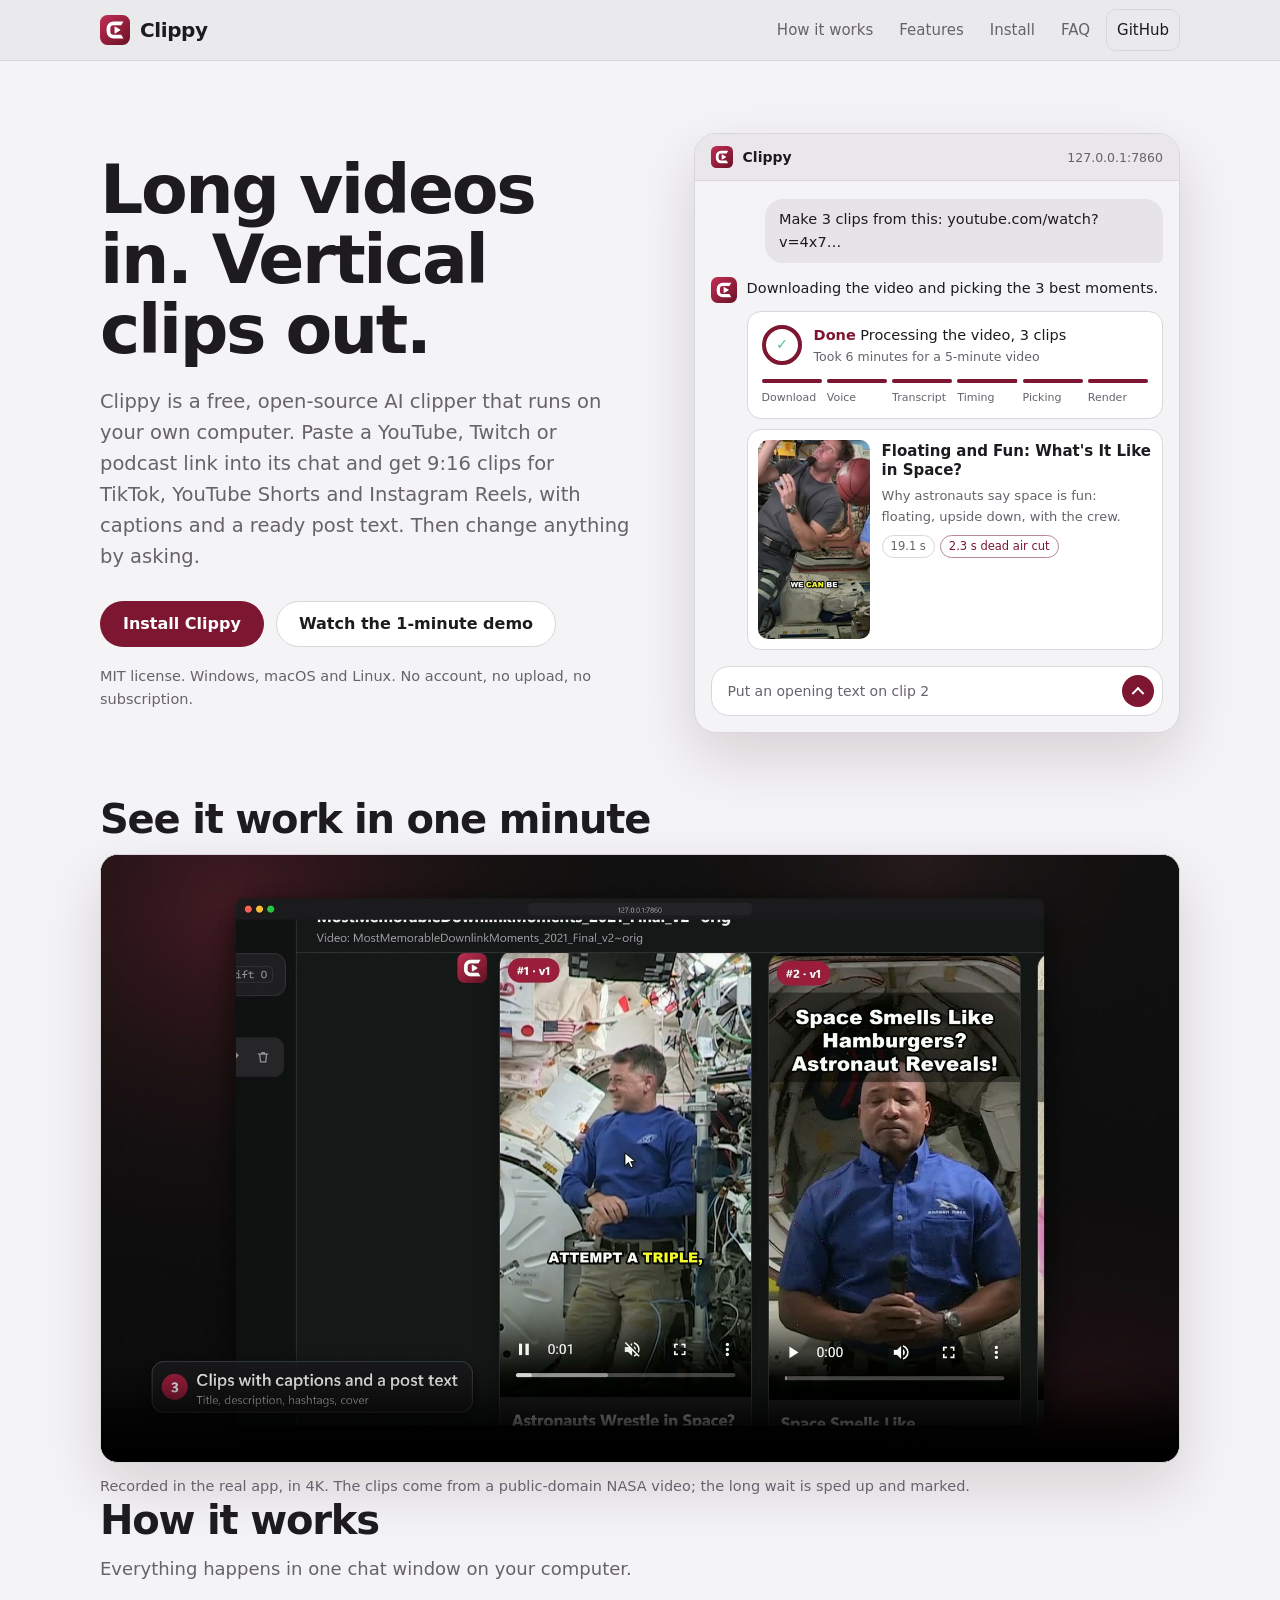
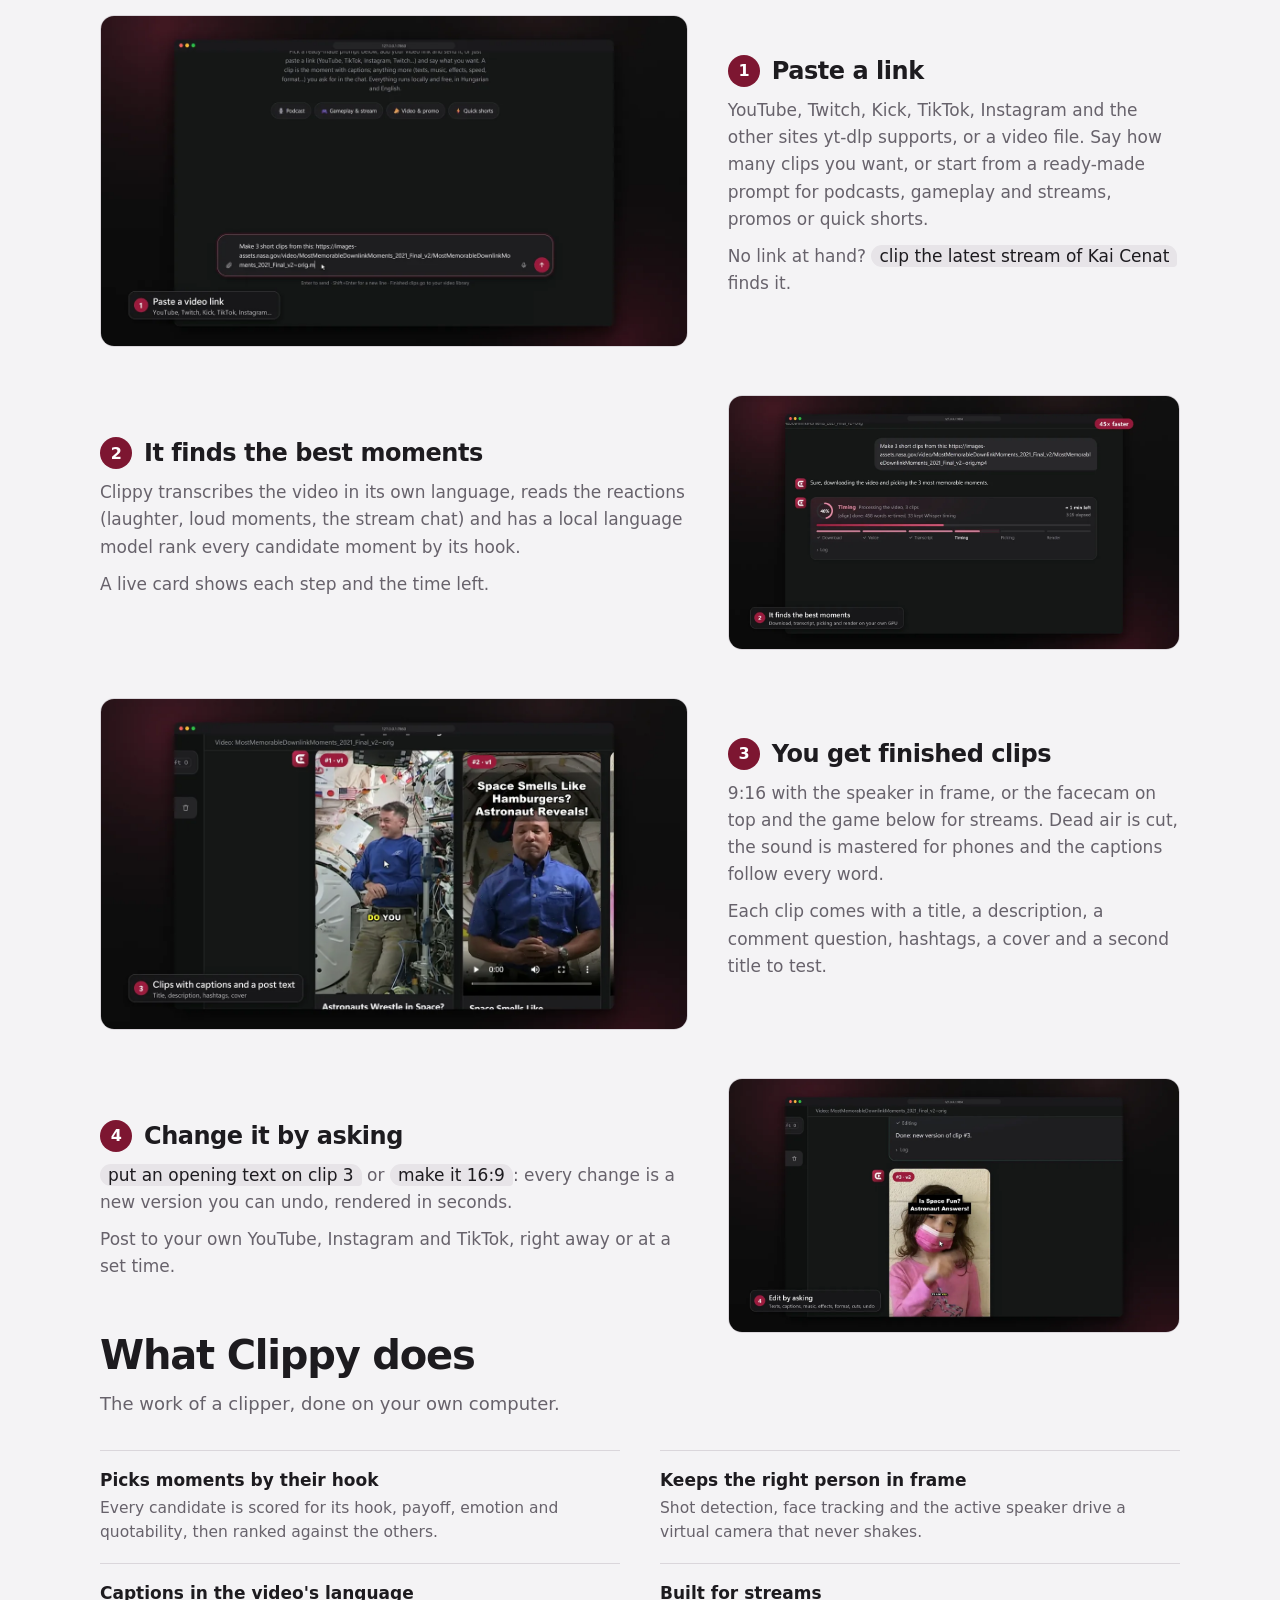
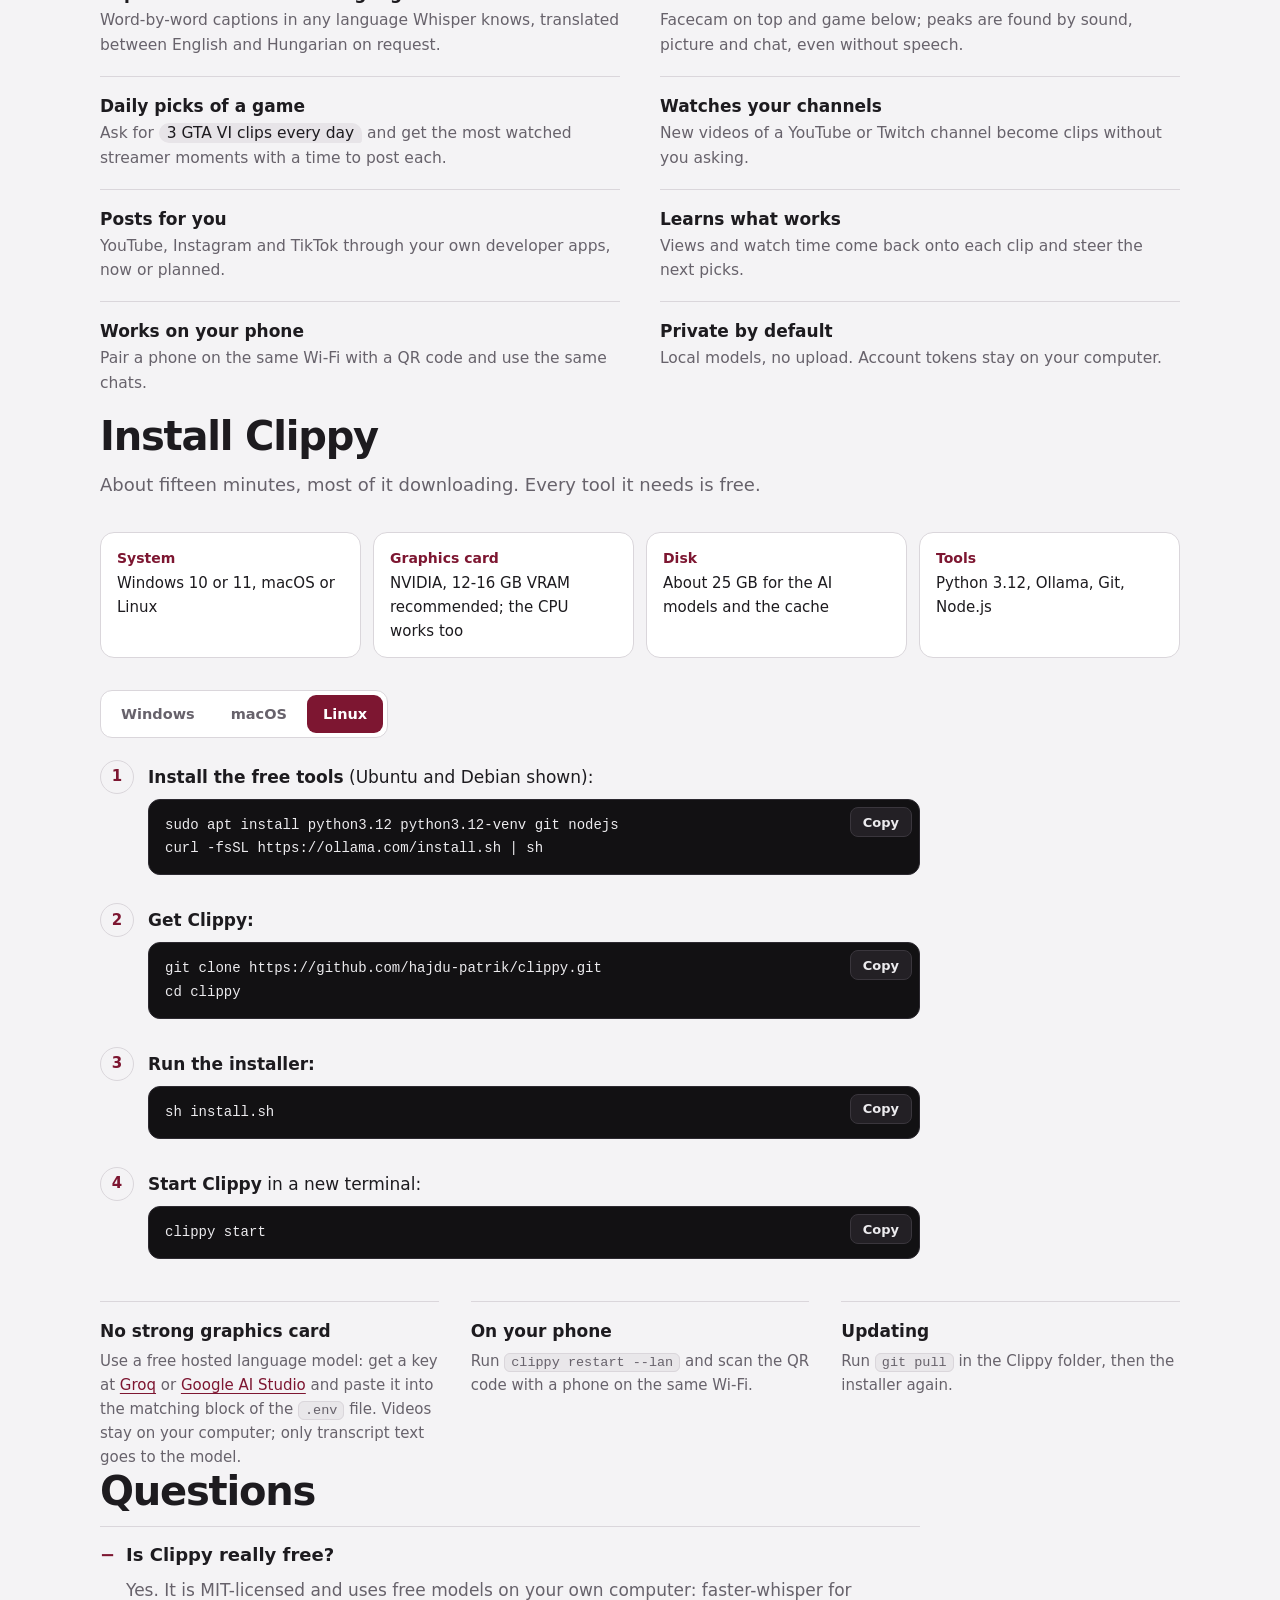
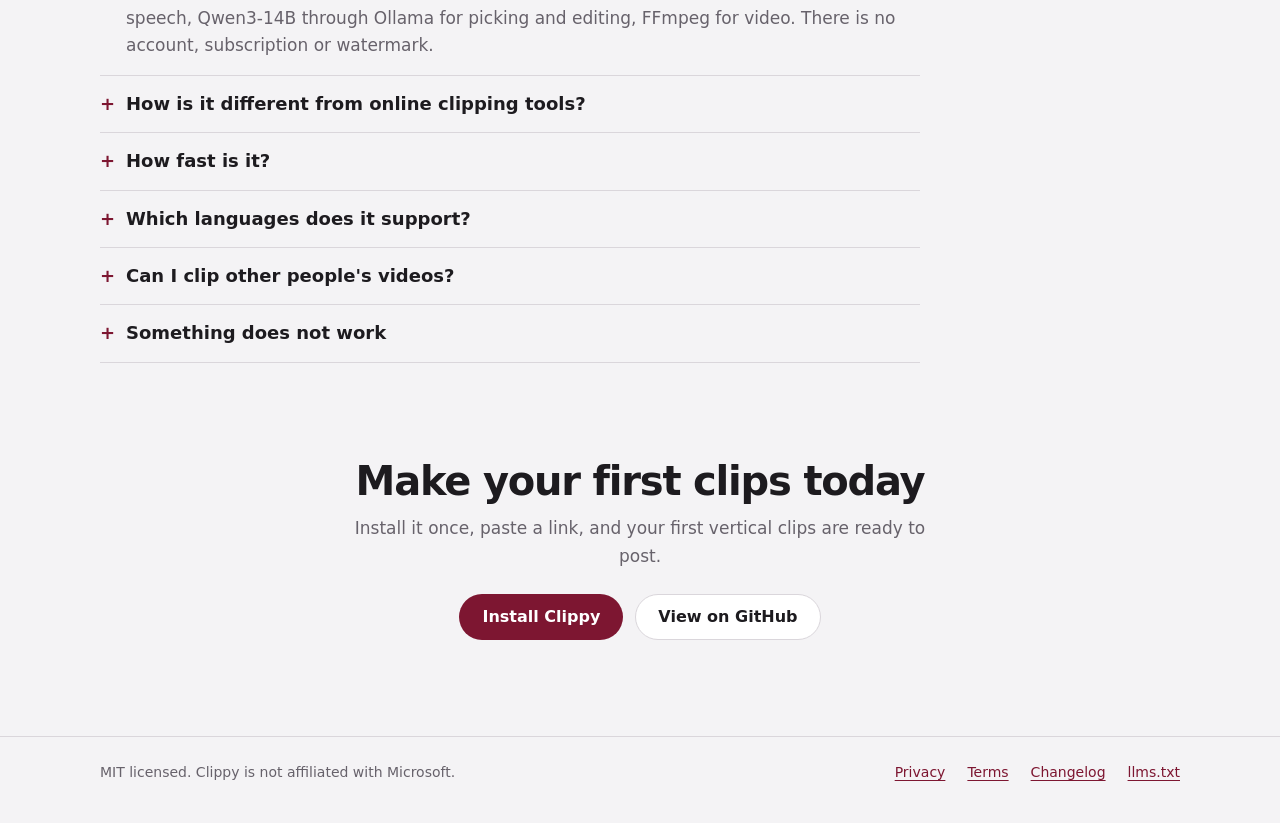
==== docs/index.html @ 368f79e5 "Project page in the app's own style: a live chat hero, English only, structured data and llms.txt fo" ====
<!doctype html>
<html lang="en">
<head>
  <meta charset="utf-8">
  <meta name="viewport" content="width=device-width, initial-scale=1">
  <title>Clippy: free, open-source AI clipper for TikTok, Shorts and Reels</title>
  <meta name="description" content="Clippy is a free, open-source AI clipper that runs on your own computer. Paste a YouTube, Twitch or podcast link into its chat and get vertical 9:16 clips with captions and a ready post text for TikTok, YouTube Shorts and Instagram Reels.">
  <meta name="robots" content="index, follow, max-image-preview:large, max-video-preview:-1">
  <link rel="canonical" href="https://hajdu-patrik.github.io/clippy/">
  <link rel="alternate" type="text/plain" title="llms.txt" href="https://hajdu-patrik.github.io/clippy/llms.txt">
  <meta name="theme-color" content="#18171a" media="(prefers-color-scheme: dark)">
  <meta name="theme-color" content="#f4f3f5" media="(prefers-color-scheme: light)">
  <meta name="color-scheme" content="dark light">
  <link rel="icon" href="assets/favicon.ico" sizes="16x16 32x32 48x48">
  <link rel="icon" type="image/svg+xml" href="assets/mark.svg">
  <link rel="apple-touch-icon" href="assets/apple-touch-icon.png">
  <link rel="preload" as="image" href="assets/clip-frame.webp" type="image/webp">

  <meta property="og:type" content="website">
  <meta property="og:site_name" content="Clippy">
  <meta property="og:title" content="Clippy: free, open-source AI clipper for TikTok, Shorts and Reels">
  <meta property="og:description" content="Long videos in, vertical clips out. Captions, post texts and a chat editor, free and on your own computer.">
  <meta property="og:url" content="https://hajdu-patrik.github.io/clippy/">
  <meta property="og:image" content="https://hajdu-patrik.github.io/clippy/assets/og.png">
  <meta property="og:image:width" content="1200">
  <meta property="og:image:height" content="630">
  <meta property="og:image:alt" content="Clippy logo and a vertical clip with an animated caption">
  <meta property="og:video" content="https://hajdu-patrik.github.io/clippy/assets/demo.mp4">
  <meta property="og:video:type" content="video/mp4">
  <meta property="og:locale" content="en_US">
  <meta name="twitter:card" content="summary_large_image">
  <meta name="twitter:title" content="Clippy: free, open-source AI clipper">
  <meta name="twitter:description" content="Long videos in, vertical clips out. Free and on your own computer.">
  <meta name="twitter:image" content="https://hajdu-patrik.github.io/clippy/assets/og.png">

  <script type="application/ld+json">
  {
    "@context": "https://schema.org",
    "@graph": [
      {
        "@type": "SoftwareApplication",
        "@id": "https://hajdu-patrik.github.io/clippy/#app",
        "name": "Clippy",
        "description": "Clippy is a free, open-source AI clipper that runs on your own computer. It turns long videos, podcasts and streams into vertical 9:16 clips for TikTok, YouTube Shorts and Instagram Reels, with word-by-word captions, a speaker-tracking camera and a ready post text, and edits them on request in a chat.",
        "applicationCategory": "MultimediaApplication",
        "applicationSubCategory": "Video editing",
        "operatingSystem": "Windows 10, Windows 11, macOS, Linux",
        "license": "https://opensource.org/licenses/MIT",
        "isAccessibleForFree": true,
        "offers": {"@type": "Offer", "price": "0", "priceCurrency": "USD"},
        "inLanguage": "en",
        "url": "https://hajdu-patrik.github.io/clippy/",
        "downloadUrl": "https://github.com/hajdu-patrik/clippy",
        "installUrl": "https://hajdu-patrik.github.io/clippy/#install",
        "codeRepository": "https://github.com/hajdu-patrik/clippy",
        "softwareRequirements": "Python 3.12, Ollama, FFmpeg (bundled); NVIDIA GPU with 12-16 GB VRAM recommended",
        "image": "https://hajdu-patrik.github.io/clippy/assets/og.png",
        "screenshot": "https://hajdu-patrik.github.io/clippy/assets/step-clips.webp",
        "video": {"@id": "https://hajdu-patrik.github.io/clippy/#demo"},
        "featureList": [
          "Picks the moments with the strongest hooks with a local language model (Qwen3-14B through Ollama)",
          "Vertical 9:16 framing with face tracking and an active-speaker camera; facecam on top and game below for streams",
          "Word-by-word captions in the video's own language, any language Whisper knows",
          "Cuts dead air and filler words on word boundaries and masters the sound for phones",
          "Writes a title, description, comment question, hashtags, covers and an A/B title for every clip",
          "Edits clips from chat requests: opening text, music, logo, effects, formats, cuts, undo",
          "Posts to your own YouTube, Instagram and TikTok accounts, also at a set time",
          "Watches channels and picks the most watched streamer moments of a game every day",
          "Runs locally: no upload, no account, no subscription, no watermark"
        ]
      },
      {
        "@type": "VideoObject",
        "@id": "https://hajdu-patrik.github.io/clippy/#demo",
        "name": "Clippy in one minute",
        "description": "A video link goes into the Clippy chat, Clippy makes three captioned vertical clips, then edits one on request.",
        "contentUrl": "https://hajdu-patrik.github.io/clippy/assets/demo.mp4",
        "thumbnailUrl": "https://hajdu-patrik.github.io/clippy/assets/demo-poster.jpg",
        "uploadDate": "2026-11-16",
        "duration": "PT1M1S"
      },
      {
        "@type": "HowTo",
        "@id": "https://hajdu-patrik.github.io/clippy/#install",
        "name": "Install Clippy on Windows",
        "totalTime": "PT15M",
        "tool": [{"@type": "HowToTool", "name": "Python 3.12"}, {"@type": "HowToTool", "name": "Ollama"},
                 {"@type": "HowToTool", "name": "Git"}, {"@type": "HowToTool", "name": "Node.js"}],
        "step": [
          {"@type": "HowToStep", "name": "Install the free tools", "text": "Run winget install Python.Python.3.12, Ollama.Ollama, Git.Git and OpenJS.NodeJS.LTS, then open a new terminal."},
          {"@type": "HowToStep", "name": "Get Clippy", "text": "git clone https://github.com/hajdu-patrik/clippy.git and cd clippy."},
          {"@type": "HowToStep", "name": "Run the installer", "text": "powershell -ExecutionPolicy Bypass -File install.ps1"},
          {"@type": "HowToStep", "name": "Start Clippy", "text": "In a new terminal run clippy start; the app opens at http://127.0.0.1:7860."}
        ]
      },
      {
        "@type": "FAQPage",
        "@id": "https://hajdu-patrik.github.io/clippy/#faq",
        "mainEntity": [
          {"@type": "Question", "name": "What is Clippy?",
           "acceptedAnswer": {"@type": "Answer", "text": "Clippy is a free, open-source AI clipper that runs on your own computer. You paste a video link into its chat and it returns vertical 9:16 clips for TikTok, YouTube Shorts and Instagram Reels with captions and a ready post text."}},
          {"@type": "Question", "name": "Is Clippy free?",
           "acceptedAnswer": {"@type": "Answer", "text": "Yes. Clippy is MIT-licensed and uses free models on your own computer: faster-whisper for speech, Qwen3-14B through Ollama for picking and editing, and FFmpeg for video. There is no subscription, account or watermark."}},
          {"@type": "Question", "name": "How is Clippy different from online clipping tools?",
           "acceptedAnswer": {"@type": "Answer", "text": "Clippy runs on your own computer, so videos are never uploaded and there are no credits or monthly limits. It is open source, and every change to a clip is asked for in a chat and can be undone."}},
          {"@type": "Question", "name": "What computer do I need for Clippy?",
           "acceptedAnswer": {"@type": "Answer", "text": "Windows 10 or 11, macOS or Linux with about 25 GB of free disk space. An NVIDIA graphics card with 12-16 GB of VRAM is recommended; without one Clippy runs on the CPU more slowly or uses a free hosted language model such as Groq or Gemini."}},
          {"@type": "Question", "name": "Which languages does Clippy support?",
           "acceptedAnswer": {"@type": "Answer", "text": "Every video is transcribed and captioned in its own language, in any language Whisper knows. The app is in English, and captions can be translated between English and Hungarian."}},
          {"@type": "Question", "name": "Can Clippy post the clips for me?",
           "acceptedAnswer": {"@type": "Answer", "text": "Yes. After a one-time setup with your own developer apps, Clippy posts a clip with its text to your YouTube, Instagram and TikTok accounts, right away or at a set time."}}
        ]
      }
    ]
  }
  </script>
  <style>
    :root {
      --wine-900: #3d0a17; --wine-700: #7d1631; --wine-600: #9e1d3e; --wine-500: #bf2c52; --wine-300: #eb8da6;
      --bg: #18171a; --bg-elev: #211f23; --side: #121113; --text: #ecebee; --muted: #9d99a2; --border: #322f35;
      --user: #2b282e; --card: #1f1d21; --code: #121113; --ok: #4fc58f;
      --accent: var(--wine-600); --accent-hover: var(--wine-500); --accent-text: var(--wine-300);
      --accent-soft: color-mix(in srgb, var(--wine-500) 16%, transparent);
      --shadow: 0 24px 60px rgba(0, 0, 0, .45); --radius: 16px;
      --ease: cubic-bezier(.2, .8, .2, 1);
      --font: "Segoe UI Variable Text", "Segoe UI", system-ui, -apple-system, Roboto, sans-serif;
      --display: "Segoe UI Variable Display", "Segoe UI", system-ui, -apple-system, Roboto, sans-serif;
      --mono: "Cascadia Mono", Consolas, ui-monospace, SFMono-Regular, Menlo, monospace;
    }
    @media (prefers-color-scheme: light) {
      :root {
        --bg: #f4f3f5; --bg-elev: #ffffff; --side: #e9e7ea; --text: #1d1b1f; --muted: #67626b; --border: #dad6db;
        --user: #e7e4e8; --card: #ffffff; --accent: var(--wine-700); --accent-hover: var(--wine-600);
        --accent-text: var(--wine-700); --accent-soft: color-mix(in srgb, var(--wine-600) 10%, transparent);
        --shadow: 0 24px 60px rgba(40, 10, 20, .14);
      }
    }
    *, *::before, *::after { box-sizing: border-box; }
    html { scroll-behavior: smooth; scroll-padding-top: 80px; -webkit-text-size-adjust: 100%; }
    body { margin: 0; background: var(--bg); color: var(--text); font: 17px/1.6 var(--font); -webkit-font-smoothing: antialiased; }
    img, video { display: block; max-width: 100%; height: auto; }
    a { color: var(--accent-text); text-underline-offset: 3px; }
    :focus-visible { outline: 2px solid var(--accent-text); outline-offset: 3px; border-radius: 6px; }
    code { font: .9em var(--mono); background: var(--side); border: 1px solid var(--border); border-radius: 6px; padding: 1px 6px; }
    .skip { position: absolute; left: 16px; top: -48px; background: var(--accent); color: #fff; padding: 10px 16px;
      border-radius: 10px; z-index: 20; text-decoration: none; }
    .skip:focus { top: 12px; }
    .wrap { width: min(1120px, 100%); margin: 0 auto; padding: 0 20px; }

    .bar { position: sticky; top: 0; z-index: 10; background: color-mix(in srgb, var(--side) 88%, transparent);
      backdrop-filter: blur(12px); border-bottom: 1px solid var(--border); }
    .bar .wrap { display: flex; align-items: center; gap: 16px; min-height: 60px; }
    .brand { display: flex; align-items: center; gap: 10px; color: var(--text); text-decoration: none;
      font: 700 20px/1 var(--display); letter-spacing: -.02em; }
    .brand img { width: 30px; height: 30px; }
    .bar nav { margin-left: auto; display: flex; align-items: center; gap: 6px; font-size: 15px; }
    .bar nav a { color: var(--muted); text-decoration: none; padding: 8px 10px; border-radius: 10px; }
    .bar nav a:hover { color: var(--text); background: var(--bg-elev); }
    .bar nav .gh { color: var(--text); border: 1px solid var(--border); }

    .btn { display: inline-flex; align-items: center; justify-content: center; min-height: 46px; padding: 0 22px;
      border-radius: 999px; font: 650 16px/1 var(--font); text-decoration: none; border: 1px solid transparent;
      transition: background .2s var(--ease); }
    .btn.primary { background: var(--accent); color: #fff; }
    .btn.primary:hover { background: var(--accent-hover); }
    .btn.ghost { color: var(--text); border-color: var(--border); background: var(--bg-elev); }
    .btn.ghost:hover { border-color: var(--accent-text); }

    .hero { display: grid; grid-template-columns: 1.05fr .95fr; gap: 56px; align-items: center; padding: 72px 20px 64px; }
    h1 { font: 700 clamp(40px, 6vw, 68px)/1.03 var(--display); letter-spacing: -.035em; margin: 0 0 20px; text-wrap: balance; }
    .lead { font-size: clamp(17px, 1.9vw, 19.5px); color: var(--muted); margin: 0 0 28px; max-width: 34em; text-wrap: pretty; }
    .ctas { display: flex; flex-wrap: wrap; gap: 12px; }
    .fine { color: var(--muted); font-size: 14.5px; margin: 18px 0 0; }

    .window { background: var(--bg); border: 1px solid var(--border); border-radius: 22px; box-shadow: var(--shadow);
      overflow: hidden; }
    .window-top { display: flex; align-items: center; gap: 10px; padding: 12px 16px; border-bottom: 1px solid var(--border);
      background: var(--side); font: 650 14px/1.2 var(--display); }
    .window-top img { width: 22px; height: 22px; }
    .window-top span { color: var(--muted); font: 400 12.5px/1.2 var(--font); margin-left: auto; }
    .thread { padding: 18px 16px 8px; display: grid; gap: 14px; font-size: 14.5px; }
    .bubble { justify-self: end; background: var(--user); border-radius: 18px 18px 6px 18px; padding: 9px 14px;
      max-width: 88%; overflow-wrap: anywhere; }
    .said { display: flex; gap: 10px; align-items: flex-start; }
    .said > img { width: 26px; height: 26px; flex: 0 0 26px; }
    .said > div { min-width: 0; flex: 1; display: grid; gap: 10px; }
    .said p { margin: 0; }
    .prog { border: 1px solid var(--border); background: var(--bg-elev); border-radius: 14px; padding: 12px 14px; }
    .prog-head { display: flex; align-items: center; gap: 12px; }
    .ring { position: relative; width: 40px; height: 40px; flex: 0 0 40px; }
    .ring svg { width: 40px; height: 40px; transform: rotate(-90deg); }
    .ring circle { fill: none; stroke-width: 4; }
    .ring .track { stroke: var(--border); }
    .ring .fill { stroke: var(--accent-text); stroke-linecap: round; stroke-dasharray: 113.1; stroke-dashoffset: 0;
      animation: ring 2.6s var(--ease) .3s both; }
    .ring .tick { position: absolute; inset: 0; display: grid; place-items: center; color: var(--ok); font-weight: 700;
      animation: show .3s ease 2.9s both; }
    .prog-title { min-width: 0; }
    .prog-title b { color: var(--accent-text); font-weight: 650; }
    .prog-title small { display: block; color: var(--muted); font-size: 12.5px; }
    .segs { display: grid; grid-template-columns: repeat(6, 1fr); gap: 5px; margin-top: 12px; }
    .segs i { height: 4px; border-radius: 4px; background: var(--border); position: relative; overflow: hidden; }
    .segs i::after { content: ""; position: absolute; inset: 0; background: var(--accent-text); transform-origin: left;
      animation: fillx .42s var(--ease) both; }
    .segs i:nth-child(1)::after { animation-delay: .3s; } .segs i:nth-child(2)::after { animation-delay: .72s; }
    .segs i:nth-child(3)::after { animation-delay: 1.14s; } .segs i:nth-child(4)::after { animation-delay: 1.56s; }
    .segs i:nth-child(5)::after { animation-delay: 1.98s; } .segs i:nth-child(6)::after { animation-delay: 2.4s; }
    .segnames { display: grid; grid-template-columns: repeat(6, 1fr); gap: 5px; margin-top: 6px; color: var(--muted);
      font-size: 11px; }
    .segnames span { overflow: hidden; text-overflow: ellipsis; white-space: nowrap; }
    .clip { display: grid; grid-template-columns: 112px 1fr; gap: 12px; border: 1px solid var(--border); background: var(--card);
      border-radius: 14px; padding: 10px; animation: rise .5s var(--ease) 3s both; }
    .clip img { width: 112px; aspect-ratio: 9 / 16; object-fit: cover; border-radius: 10px; }
    .clip h3 { font: 700 15px/1.25 var(--display); margin: 2px 0 6px; }
    .clip p { color: var(--muted); font-size: 13px; margin: 0 0 8px; }
    .facts { display: flex; flex-wrap: wrap; gap: 5px; }
    .facts span { border: 1px solid var(--border); border-radius: 999px; padding: 1px 8px; font-size: 11.5px; color: var(--muted); }
    .facts .hot { color: var(--accent-text); border-color: color-mix(in srgb, var(--accent-text) 40%, var(--border)); }
    .composer { margin: 8px 16px 16px; display: flex; align-items: center; gap: 10px; border: 1px solid var(--border);
      border-radius: 18px; background: var(--bg-elev); padding: 8px 8px 8px 16px; color: var(--muted); font-size: 14px; }
    .composer span { flex: 1; min-width: 0; overflow: hidden; text-overflow: ellipsis; white-space: nowrap; }
    .composer i { width: 32px; height: 32px; border-radius: 50%; background: var(--accent); flex: 0 0 32px; position: relative; }
    .composer i::before { content: ""; position: absolute; left: 50%; top: 50%; width: 9px; height: 9px;
      border-left: 2px solid #fff; border-top: 2px solid #fff; transform: translate(-50%, -25%) rotate(45deg); }
    @keyframes ring { from { stroke-dashoffset: 113.1; } }
    @keyframes fillx { from { transform: scaleX(0); } }
    @keyframes show { from { opacity: 0; } }
    @keyframes rise { from { opacity: 0; transform: translateY(10px); } }

    section { padding: 72px 0 0; }
    h2 { font: 700 clamp(28px, 4vw, 40px)/1.12 var(--display); letter-spacing: -.03em; margin: 0 0 12px; text-wrap: balance; }
    .intro { color: var(--muted); font-size: 18px; max-width: 40em; margin: 0 0 32px; }
    .demo video { width: 100%; border-radius: 18px; border: 1px solid var(--border); background: #000; box-shadow: var(--shadow); }
    .demo p { color: var(--muted); font-size: 14.5px; margin: 12px 0 0; }

    .steps { list-style: none; counter-reset: step; margin: 0; padding: 0; display: grid; gap: 48px; }
    .steps li { counter-increment: step; display: grid; grid-template-columns: 1.3fr 1fr; gap: 40px; align-items: center; }
    .steps li:nth-child(even) img { order: 2; }
    .steps img { width: 100%; border-radius: 14px; border: 1px solid var(--border); }
    .steps h3 { font: 700 24px/1.2 var(--display); letter-spacing: -.02em; margin: 0 0 10px; }
    .steps h3::before { content: counter(step); display: inline-grid; place-items: center; width: 32px; height: 32px;
      margin-right: 12px; border-radius: 50%; background: var(--accent); color: #fff; font-size: 16px; vertical-align: 3px; }
    .steps p { color: var(--muted); margin: 0 0 10px; }
    .ask { color: var(--text); background: var(--user); border-radius: 12px 12px 4px 12px; padding: 1px 8px; white-space: nowrap; }

    .rows { display: grid; grid-template-columns: 1fr 1fr; gap: 0 40px; margin: 0; }
    .rows div { padding: 18px 0; border-top: 1px solid var(--border); }
    .rows dt { font: 650 17px/1.3 var(--display); margin: 0 0 4px; }
    .rows dd { margin: 0; color: var(--muted); font-size: 15.5px; }

    .needs { display: grid; grid-template-columns: repeat(4, 1fr); gap: 12px; margin: 0 0 32px; }
    .needs div { border: 1px solid var(--border); background: var(--bg-elev); border-radius: 14px; padding: 14px 16px; }
    .needs dt { color: var(--accent-text); font-size: 14px; font-weight: 650; margin-bottom: 2px; }
    .needs dd { margin: 0; font-size: 15px; }
    .tabs { display: inline-flex; gap: 4px; padding: 4px; border: 1px solid var(--border); border-radius: 12px;
      background: var(--bg-elev); margin: 0 0 22px; }
    .tabs button { border: 0; background: transparent; color: var(--muted); font: 650 14.5px/1 var(--font);
      min-height: 38px; padding: 0 16px; border-radius: 9px; cursor: pointer; }
    .tabs button[aria-selected="true"] { background: var(--accent); color: #fff; }
    .os ol { list-style: none; counter-reset: s; margin: 0; padding: 0; display: grid; gap: 22px; max-width: 820px; }
    .os li { counter-increment: s; display: grid; grid-template-columns: 34px minmax(0, 1fr); gap: 14px; }
    .os li > div { min-width: 0; }
    .os li::before { content: counter(s); display: grid; place-items: center; width: 34px; height: 34px; border-radius: 50%;
      border: 1px solid var(--border); color: var(--accent-text); font: 700 15px/1 var(--display); }
    .os p { margin: 4px 0 8px; }
    .os small { color: var(--muted); font-size: 14px; }
    .cmd { position: relative; margin: 0 0 6px; }
    .cmd pre { margin: 0; background: var(--code); color: #ecebee; border: 1px solid #2c2930; border-radius: 12px;
      padding: 14px 84px 14px 16px; overflow-x: auto; font: 14px/1.65 var(--mono); }
    .cmd pre code { background: none; border: 0; padding: 0; font: inherit; color: inherit; }
    .cmd button { position: absolute; top: 8px; right: 8px; min-height: 30px; border: 1px solid #3a363d; background: #232025;
      color: #ecebee; border-radius: 8px; padding: 0 12px; font: 600 13px/1 var(--font); cursor: pointer; }
    .cmd button.done { background: var(--wine-600); border-color: var(--wine-600); }
    .notes { display: grid; grid-template-columns: repeat(3, 1fr); gap: 0 32px; margin: 36px 0 0; max-width: 1080px; }
    .notes div { border-top: 1px solid var(--border); padding: 16px 0 0; }
    .notes dt { font-weight: 650; margin-bottom: 4px; }
    .notes dd { margin: 0; color: var(--muted); font-size: 15px; }

    details { border-top: 1px solid var(--border); padding: 16px 0; max-width: 820px; }
    details:last-of-type { border-bottom: 1px solid var(--border); }
    summary { cursor: pointer; font: 650 18px/1.35 var(--display); list-style: none; display: flex; gap: 12px; }
    summary::-webkit-details-marker { display: none; }
    summary::before { content: "+"; color: var(--accent-text); font-weight: 700; width: 14px; flex: 0 0 14px; }
    details[open] summary::before { content: "\2212"; }
    details p { color: var(--muted); margin: 10px 0 0 26px; }

    .end { text-align: center; padding: 96px 20px 24px; }
    .end p { color: var(--muted); margin: 0 auto 24px; max-width: 34em; }
    .end .ctas { justify-content: center; }
    footer { border-top: 1px solid var(--border); margin-top: 72px; padding: 24px 0 40px; color: var(--muted); font-size: 14px; }
    footer .wrap { display: flex; flex-wrap: wrap; gap: 10px 22px; align-items: center; }
    footer span { margin-right: auto; }

    @media (max-width: 960px) {
      .hero { grid-template-columns: 1fr; gap: 40px; padding-top: 48px; }
      .steps li { grid-template-columns: 1fr; gap: 18px; }
      .steps li:nth-child(even) img { order: 0; }
      .needs { grid-template-columns: 1fr 1fr; }
      .notes { grid-template-columns: 1fr; gap: 0; }
      .notes div { padding-bottom: 16px; }
    }
    @media (max-width: 640px) {
      .bar nav .wide { display: none; }
      .rows { grid-template-columns: 1fr; }
      .needs { grid-template-columns: 1fr; }
      section { padding-top: 56px; }
      .ctas .btn { flex: 1 1 auto; }
      .cmd pre { padding: 46px 14px 14px; }
    }
    @media (max-width: 380px) {
      body { font-size: 16px; }
      .wrap, .hero { padding-left: 14px; padding-right: 14px; }
      .clip { grid-template-columns: 84px 1fr; }
      .clip img { width: 84px; }
      .segnames { display: none; }
      .os li { grid-template-columns: minmax(0, 1fr); gap: 8px; }
    }
    @media (prefers-reduced-motion: reduce) {
      html { scroll-behavior: auto; }
      *, *::before, *::after { animation: none !important; transition: none !important; }
    }
  </style>
</head>
<body>
<a class="skip" href="#main">Skip to content</a>
<header class="bar">
  <div class="wrap">
    <a class="brand" href="#main"><img src="assets/mark.svg" alt="" width="30" height="30">Clippy</a>
    <nav aria-label="Main">
      <a class="wide" href="#how">How it works</a>
      <a class="wide" href="#features">Features</a>
      <a href="#install">Install</a>
      <a class="wide" href="#faq">FAQ</a>
      <a class="gh" href="https://github.com/hajdu-patrik/clippy">GitHub</a>
    </nav>
  </div>
</header>

<main id="main">
  <div class="wrap hero">
    <div>
      <h1>Long videos in. Vertical clips out.</h1>
      <p class="lead">Clippy is a free, open-source AI clipper that runs on your own computer. Paste a YouTube, Twitch
        or podcast link into its chat and get 9:16 clips for TikTok, YouTube Shorts and Instagram Reels, with captions
        and a ready post text. Then change anything by asking.</p>
      <div class="ctas">
        <a class="btn primary" href="#install">Install Clippy</a>
        <a class="btn ghost" href="#demo">Watch the 1-minute demo</a>
      </div>
      <p class="fine">MIT license. Windows, macOS and Linux. No account, no upload, no subscription.</p>
    </div>

    <div class="window" role="img" aria-label="The Clippy chat: a video link goes in, a progress card runs through each step, and a finished vertical clip with captions comes out">
      <div class="window-top" aria-hidden="true"><img src="assets/mark.svg" alt="" width="22" height="22">Clippy<span>127.0.0.1:7860</span></div>
      <div class="thread" aria-hidden="true">
        <div class="bubble">Make 3 clips from this: youtube.com/watch?v=4x7…</div>
        <div class="said"><img src="assets/mark.svg" alt="" width="26" height="26">
          <div>
            <p>Downloading the video and picking the 3 best moments.</p>
            <div class="prog">
              <div class="prog-head">
                <div class="ring"><svg viewBox="0 0 40 40"><circle class="track" cx="20" cy="20" r="18"/><circle class="fill" cx="20" cy="20" r="18"/></svg><span class="tick">✓</span></div>
                <div class="prog-title"><b>Done</b> Processing the video, 3 clips<small>Took 6 minutes for a 5-minute video</small></div>
              </div>
              <div class="segs"><i></i><i></i><i></i><i></i><i></i><i></i></div>
              <div class="segnames"><span>Download</span><span>Voice</span><span>Transcript</span><span>Timing</span><span>Picking</span><span>Render</span></div>
            </div>
            <div class="clip">
              <img src="assets/clip-frame.webp" alt="" width="360" height="640">
              <div>
                <h3>Floating and Fun: What's It Like in Space?</h3>
                <p>Why astronauts say space is fun: floating, upside down, with the crew.</p>
                <div class="facts"><span>19.1 s</span><span class="hot">2.3 s dead air cut</span></div>
              </div>
            </div>
          </div>
        </div>
      </div>
      <div class="composer" aria-hidden="true"><span>Put an opening text on clip 2</span><i></i></div>
    </div>
  </div>

  <section id="demo" class="wrap demo">
    <h2>See it work in one minute</h2>
    <video poster="assets/demo-poster.jpg" controls playsinline preload="metadata" width="3840" height="2160"
      aria-label="One-minute demo: a video link goes into the chat, Clippy makes three captioned vertical clips, then edits one on request">
      <source src="assets/demo.mp4" type="video/mp4">
    </video>
    <p>Recorded in the real app, in 4K. The clips come from a public-domain NASA video; the long wait is sped up and marked.</p>
  </section>

  <section id="how" class="wrap">
    <h2>How it works</h2>
    <p class="intro">Everything happens in one chat window on your computer.</p>
    <ol class="steps">
      <li><img src="assets/step-paste.webp" alt="The Clippy chat with a video link typed into the message box" width="1280" height="720" loading="lazy">
        <div><h3>Paste a link</h3>
          <p>YouTube, Twitch, Kick, TikTok, Instagram and the other sites yt-dlp supports, or a video file. Say how many
            clips you want, or start from a ready-made prompt for podcasts, gameplay and streams, promos or quick shorts.</p>
          <p>No link at hand? <span class="ask">clip the latest stream of Kai Cenat</span> finds it.</p></div></li>
      <li><img src="assets/step-progress.webp" alt="The live progress card stepping through download, voice, transcript, timing, picking and render" width="1280" height="720" loading="lazy">
        <div><h3>It finds the best moments</h3>
          <p>Clippy transcribes the video in its own language, reads the reactions (laughter, loud moments, the stream
            chat) and has a local language model rank every candidate moment by its hook.</p>
          <p>A live card shows each step and the time left.</p></div></li>
      <li><img src="assets/step-clips.webp" alt="Finished vertical clips with captions shown as cards in the chat" width="1280" height="720" loading="lazy">
        <div><h3>You get finished clips</h3>
          <p>9:16 with the speaker in frame, or the facecam on top and the game below for streams. Dead air is cut, the
            sound is mastered for phones and the captions follow every word.</p>
          <p>Each clip comes with a title, a description, a comment question, hashtags, a cover and a second title to test.</p></div></li>
      <li><img src="assets/step-edit.webp" alt="A new version of a clip with an opening text, made from a chat request" width="1280" height="720" loading="lazy">
        <div><h3>Change it by asking</h3>
          <p><span class="ask">put an opening text on clip 3</span> or <span class="ask">make it 16:9</span>: every
            change is a new version you can undo, rendered in seconds.</p>
          <p>Post to your own YouTube, Instagram and TikTok, right away or at a set time.</p></div></li>
    </ol>
  </section>

  <section id="features" class="wrap">
    <h2>What Clippy does</h2>
    <p class="intro">The work of a clipper, done on your own computer.</p>
    <dl class="rows">
      <div><dt>Picks moments by their hook</dt><dd>Every candidate is scored for its hook, payoff, emotion and quotability, then ranked against the others.</dd></div>
      <div><dt>Keeps the right person in frame</dt><dd>Shot detection, face tracking and the active speaker drive a virtual camera that never shakes.</dd></div>
      <div><dt>Captions in the video's language</dt><dd>Word-by-word captions in any language Whisper knows, translated between English and Hungarian on request.</dd></div>
      <div><dt>Built for streams</dt><dd>Facecam on top and game below; peaks are found by sound, picture and chat, even without speech.</dd></div>
      <div><dt>Daily picks of a game</dt><dd>Ask for <span class="ask">3 GTA VI clips every day</span> and get the most watched streamer moments with a time to post each.</dd></div>
      <div><dt>Watches your channels</dt><dd>New videos of a YouTube or Twitch channel become clips without you asking.</dd></div>
      <div><dt>Posts for you</dt><dd>YouTube, Instagram and TikTok through your own developer apps, now or planned.</dd></div>
      <div><dt>Learns what works</dt><dd>Views and watch time come back onto each clip and steer the next picks.</dd></div>
      <div><dt>Works on your phone</dt><dd>Pair a phone on the same Wi-Fi with a QR code and use the same chats.</dd></div>
      <div><dt>Private by default</dt><dd>Local models, no upload. Account tokens stay on your computer.</dd></div>
    </dl>
  </section>

  <section id="install" class="wrap">
    <h2>Install Clippy</h2>
    <p class="intro">About fifteen minutes, most of it downloading. Every tool it needs is free.</p>
    <dl class="needs">
      <div><dt>System</dt><dd>Windows 10 or 11, macOS or Linux</dd></div>
      <div><dt>Graphics card</dt><dd>NVIDIA, 12-16 GB VRAM recommended; the CPU works too</dd></div>
      <div><dt>Disk</dt><dd>About 25 GB for the AI models and the cache</dd></div>
      <div><dt>Tools</dt><dd>Python 3.12, Ollama, Git, Node.js</dd></div>
    </dl>

    <div class="tabs" role="tablist" aria-label="Operating system">
      <button type="button" role="tab" id="tab-win" aria-controls="os-win" aria-selected="true">Windows</button>
      <button type="button" role="tab" id="tab-mac" aria-controls="os-mac" aria-selected="false" tabindex="-1">macOS</button>
      <button type="button" role="tab" id="tab-linux" aria-controls="os-linux" aria-selected="false" tabindex="-1">Linux</button>
    </div>

    <div class="os" id="os-win" role="tabpanel" aria-labelledby="tab-win" tabindex="0">
      <ol>
        <li><div><p><b>Install the free tools</b> in PowerShell or Terminal:</p>
          <div class="cmd"><pre><code>winget install Python.Python.3.12
winget install Ollama.Ollama
winget install Git.Git
winget install OpenJS.NodeJS.LTS</code></pre></div>
          <small>Then close the terminal and open a new one.</small></div></li>
        <li><div><p><b>Get Clippy</b>, or <a href="https://github.com/hajdu-patrik/clippy/archive/refs/heads/main.zip">download the ZIP</a> and unpack it:</p>
          <div class="cmd"><pre><code>git clone https://github.com/hajdu-patrik/clippy.git
cd clippy</code></pre></div></div></li>
        <li><div><p><b>Run the installer.</b> It sets up Python, the GPU packages when an NVIDIA card is present, the AI model and the <code>clippy</code> command:</p>
          <div class="cmd"><pre><code>powershell -ExecutionPolicy Bypass -File install.ps1</code></pre></div>
          <small>The first run downloads the language model (about 12 GB). You can run it again any time.</small></div></li>
        <li><div><p><b>Start Clippy</b> in a new terminal. The app opens in your browser at http://127.0.0.1:7860.</p>
          <div class="cmd"><pre><code>clippy start</code></pre></div></div></li>
      </ol>
    </div>

    <div class="os" id="os-mac" role="tabpanel" aria-labelledby="tab-mac" tabindex="0" hidden>
      <ol>
        <li><div><p><b>Install the free tools</b> with <a href="https://brew.sh/">Homebrew</a>, then open the Ollama app once:</p>
          <div class="cmd"><pre><code>brew install python@3.12 git node
brew install --cask ollama</code></pre></div></div></li>
        <li><div><p><b>Get Clippy:</b></p>
          <div class="cmd"><pre><code>git clone https://github.com/hajdu-patrik/clippy.git
cd clippy</code></pre></div></div></li>
        <li><div><p><b>Run the installer:</b></p>
          <div class="cmd"><pre><code>sh install.sh</code></pre></div>
          <small>Macs encode video on the CPU, and a hosted language model is the faster choice there (see below).</small></div></li>
        <li><div><p><b>Start Clippy</b> in a new terminal:</p>
          <div class="cmd"><pre><code>clippy start</code></pre></div></div></li>
      </ol>
    </div>

    <div class="os" id="os-linux" role="tabpanel" aria-labelledby="tab-linux" tabindex="0" hidden>
      <ol>
        <li><div><p><b>Install the free tools</b> (Ubuntu and Debian shown):</p>
          <div class="cmd"><pre><code>sudo apt install python3.12 python3.12-venv git nodejs
curl -fsSL https://ollama.com/install.sh | sh</code></pre></div></div></li>
        <li><div><p><b>Get Clippy:</b></p>
          <div class="cmd"><pre><code>git clone https://github.com/hajdu-patrik/clippy.git
cd clippy</code></pre></div></div></li>
        <li><div><p><b>Run the installer:</b></p>
          <div class="cmd"><pre><code>sh install.sh</code></pre></div></div></li>
        <li><div><p><b>Start Clippy</b> in a new terminal:</p>
          <div class="cmd"><pre><code>clippy start</code></pre></div></div></li>
      </ol>
    </div>

    <dl class="notes">
      <div><dt>No strong graphics card</dt><dd>Use a free hosted language model: get a key at <a href="https://console.groq.com/keys">Groq</a> or <a href="https://aistudio.google.com/apikey">Google AI Studio</a> and paste it into the matching block of the <code>.env</code> file. Videos stay on your computer; only transcript text goes to the model.</dd></div>
      <div><dt>On your phone</dt><dd>Run <code>clippy restart --lan</code> and scan the QR code with a phone on the same Wi-Fi.</dd></div>
      <div><dt>Updating</dt><dd>Run <code>git pull</code> in the Clippy folder, then the installer again.</dd></div>
    </dl>
  </section>

  <section id="faq" class="wrap">
    <h2>Questions</h2>
    <details open><summary>Is Clippy really free?</summary><p>Yes. It is MIT-licensed and uses free models on your own computer: faster-whisper for speech, Qwen3-14B through Ollama for picking and editing, FFmpeg for video. There is no account, subscription or watermark.</p></details>
    <details><summary>How is it different from online clipping tools?</summary><p>Clippy runs on your computer, so videos are never uploaded and there are no credits or monthly limits. It is open source, and every change to a clip is asked for in plain words and can be undone.</p></details>
    <details><summary>How fast is it?</summary><p>On an NVIDIA card with 16 GB of memory a 7-minute video becomes three finished clips in about seven minutes. Changing an existing clip takes seconds.</p></details>
    <details><summary>Which languages does it support?</summary><p>Every video is transcribed and captioned in its own language, in any language Whisper knows, and its post text follows that language. The app itself is in English.</p></details>
    <details><summary>Can I clip other people's videos?</summary><p>Post and monetise only your own footage, footage you have permission for, or clips from an official clipping campaign. A platform's terms of service may restrict downloading.</p></details>
    <details><summary>Something does not work</summary><p>Run <code>clippy status</code> and <code>clippy logs</code>, then open an issue on <a href="https://github.com/hajdu-patrik/clippy/issues">GitHub</a> with what you see.</p></details>
  </section>

  <div class="end">
    <h2>Make your first clips today</h2>
    <p>Install it once, paste a link, and your first vertical clips are ready to post.</p>
    <div class="ctas"><a class="btn primary" href="#install">Install Clippy</a>
      <a class="btn ghost" href="https://github.com/hajdu-patrik/clippy">View on GitHub</a></div>
  </div>
</main>

<footer>
  <div class="wrap">
    <span>MIT licensed. Clippy is not affiliated with Microsoft.</span>
    <a href="privacy.html">Privacy</a><a href="terms.html">Terms</a>
    <a href="https://github.com/hajdu-patrik/clippy/blob/main/CHANGELOG.md">Changelog</a><a href="llms.txt">llms.txt</a>
  </div>
</footer>
<script src="assets/site.js" defer></script>
</body>
</html>
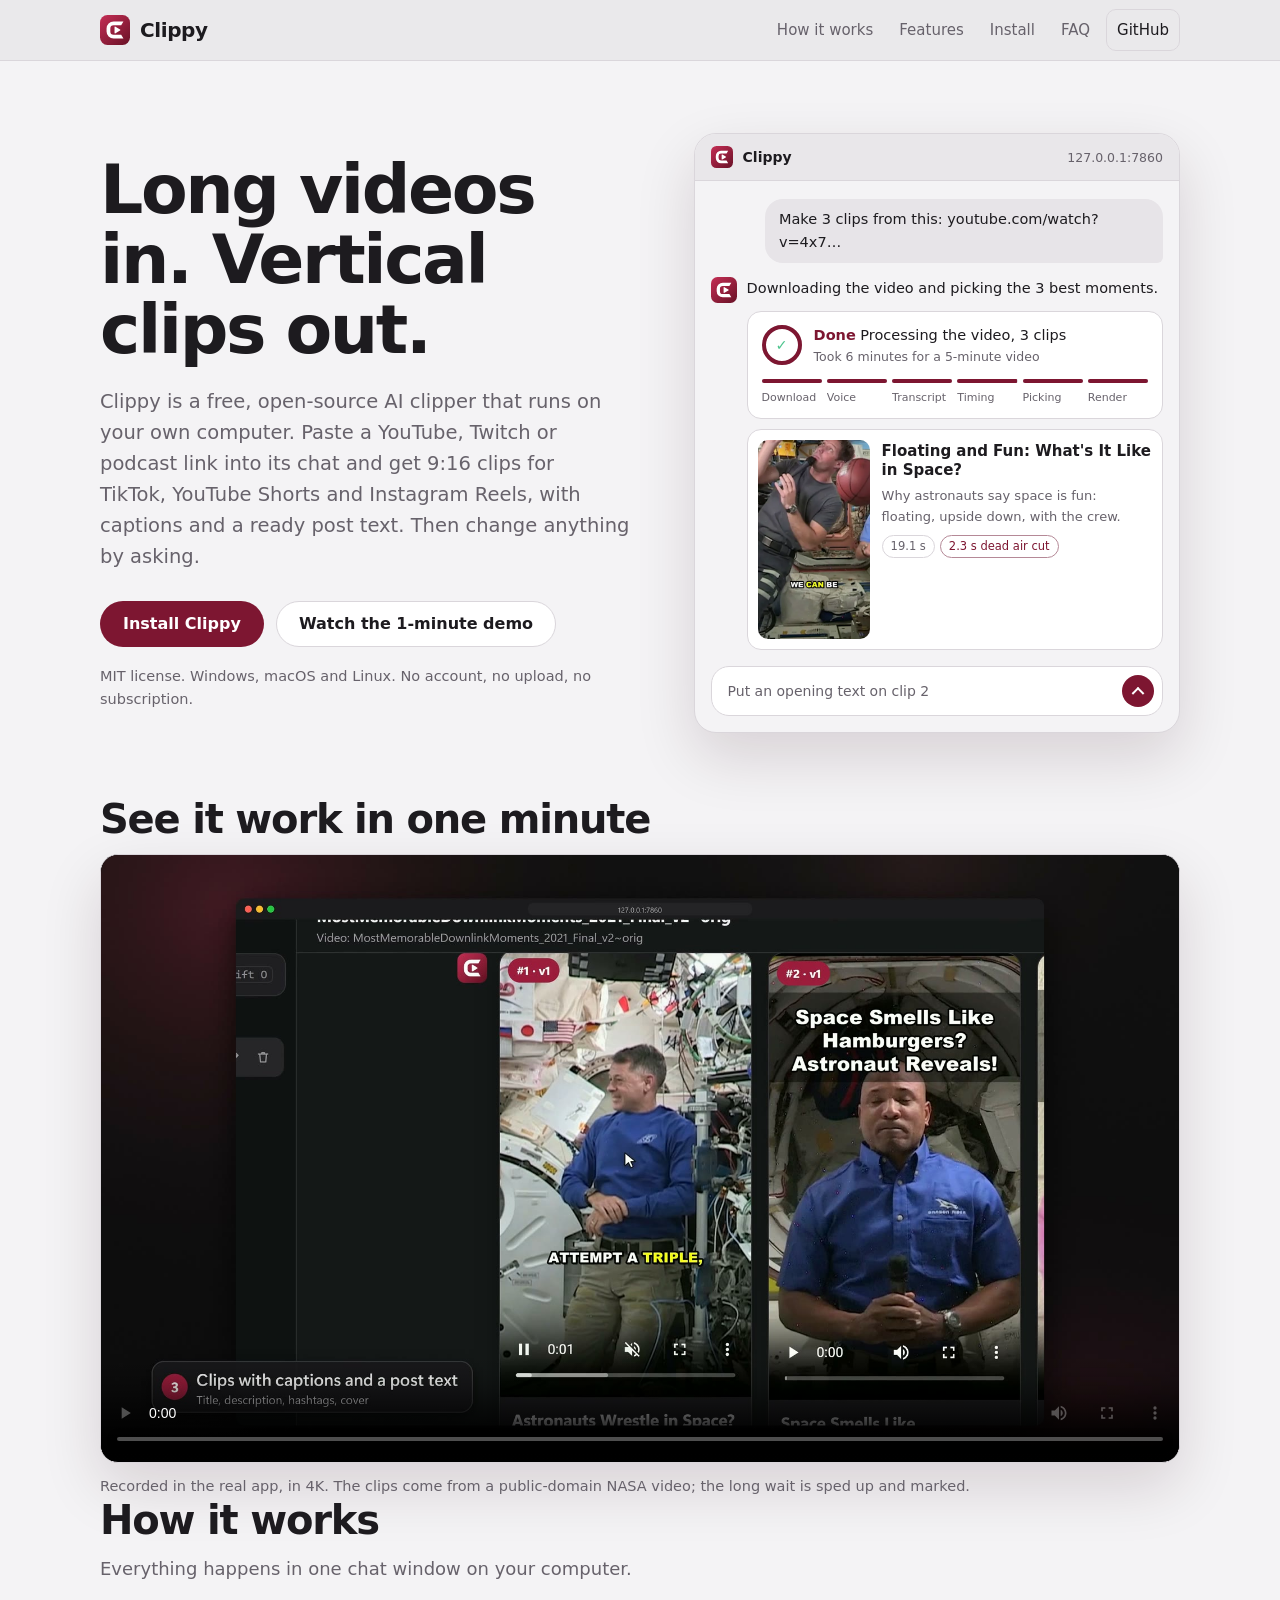
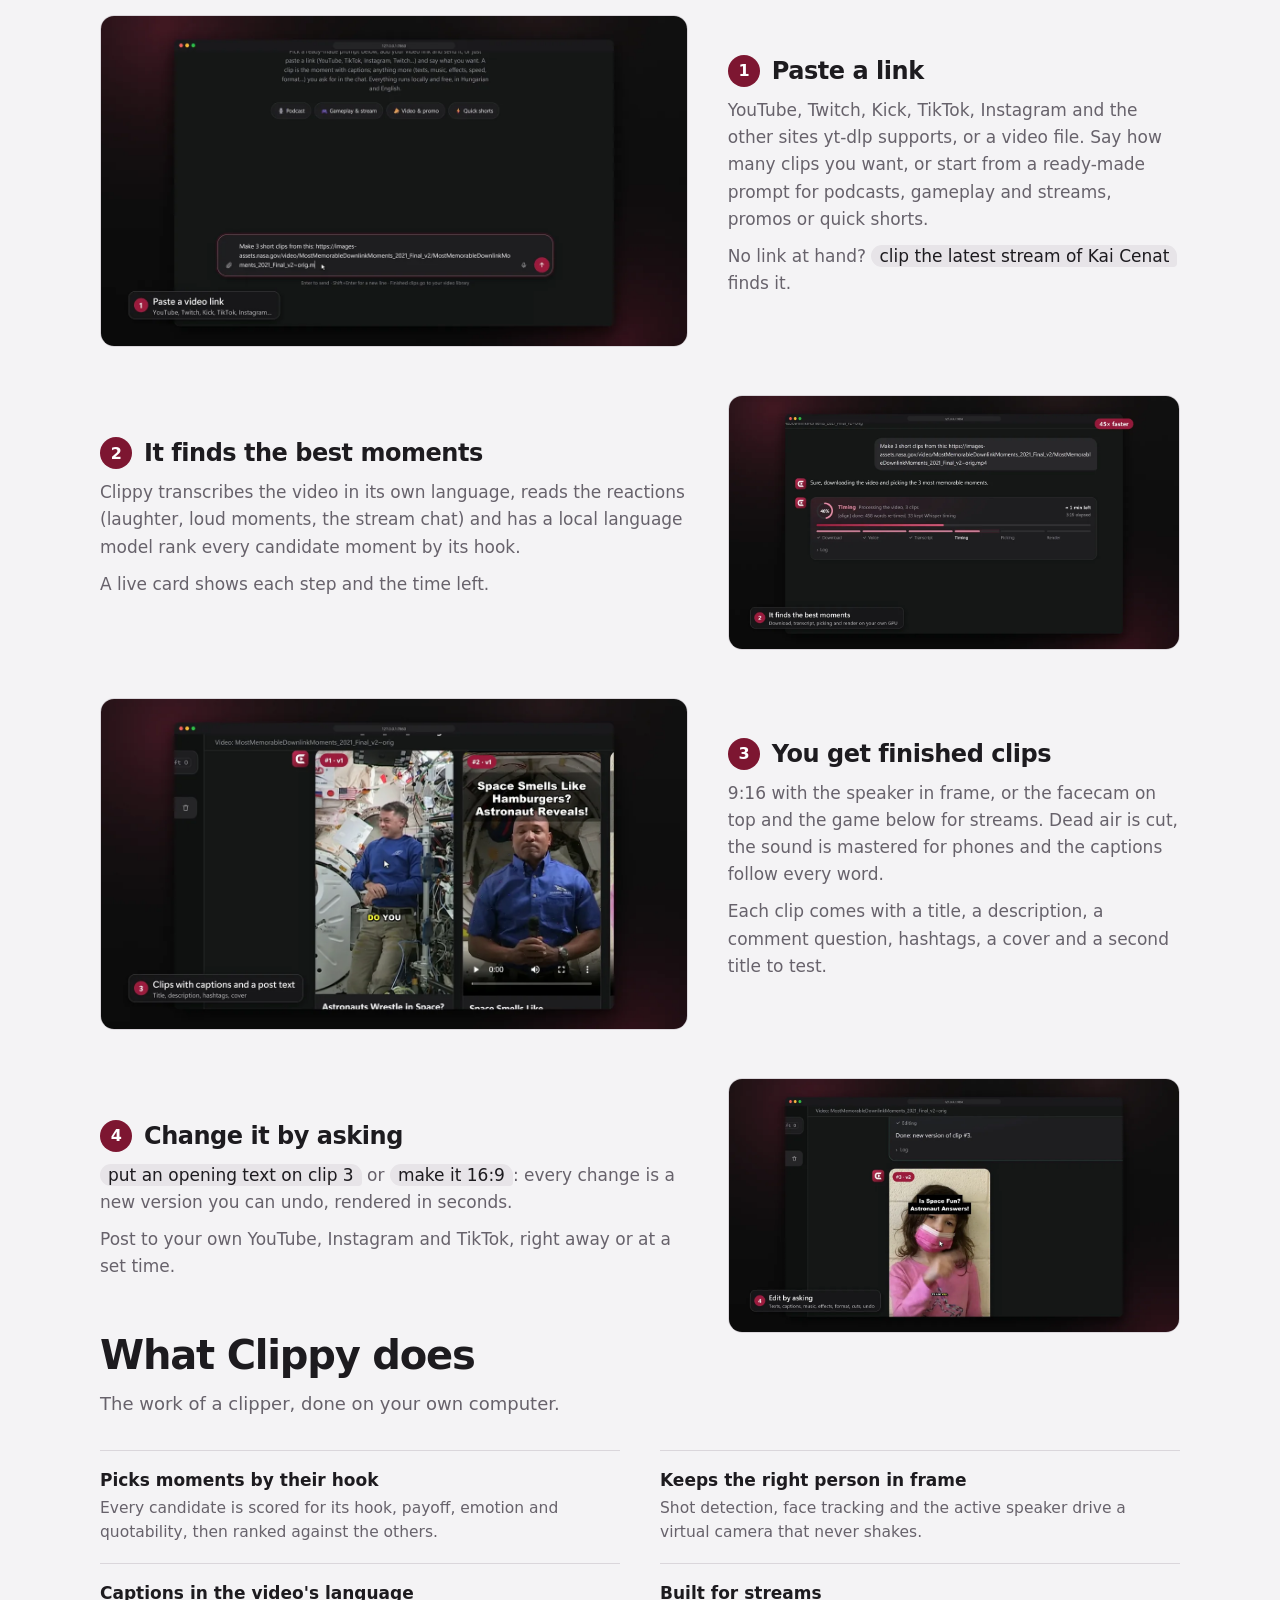
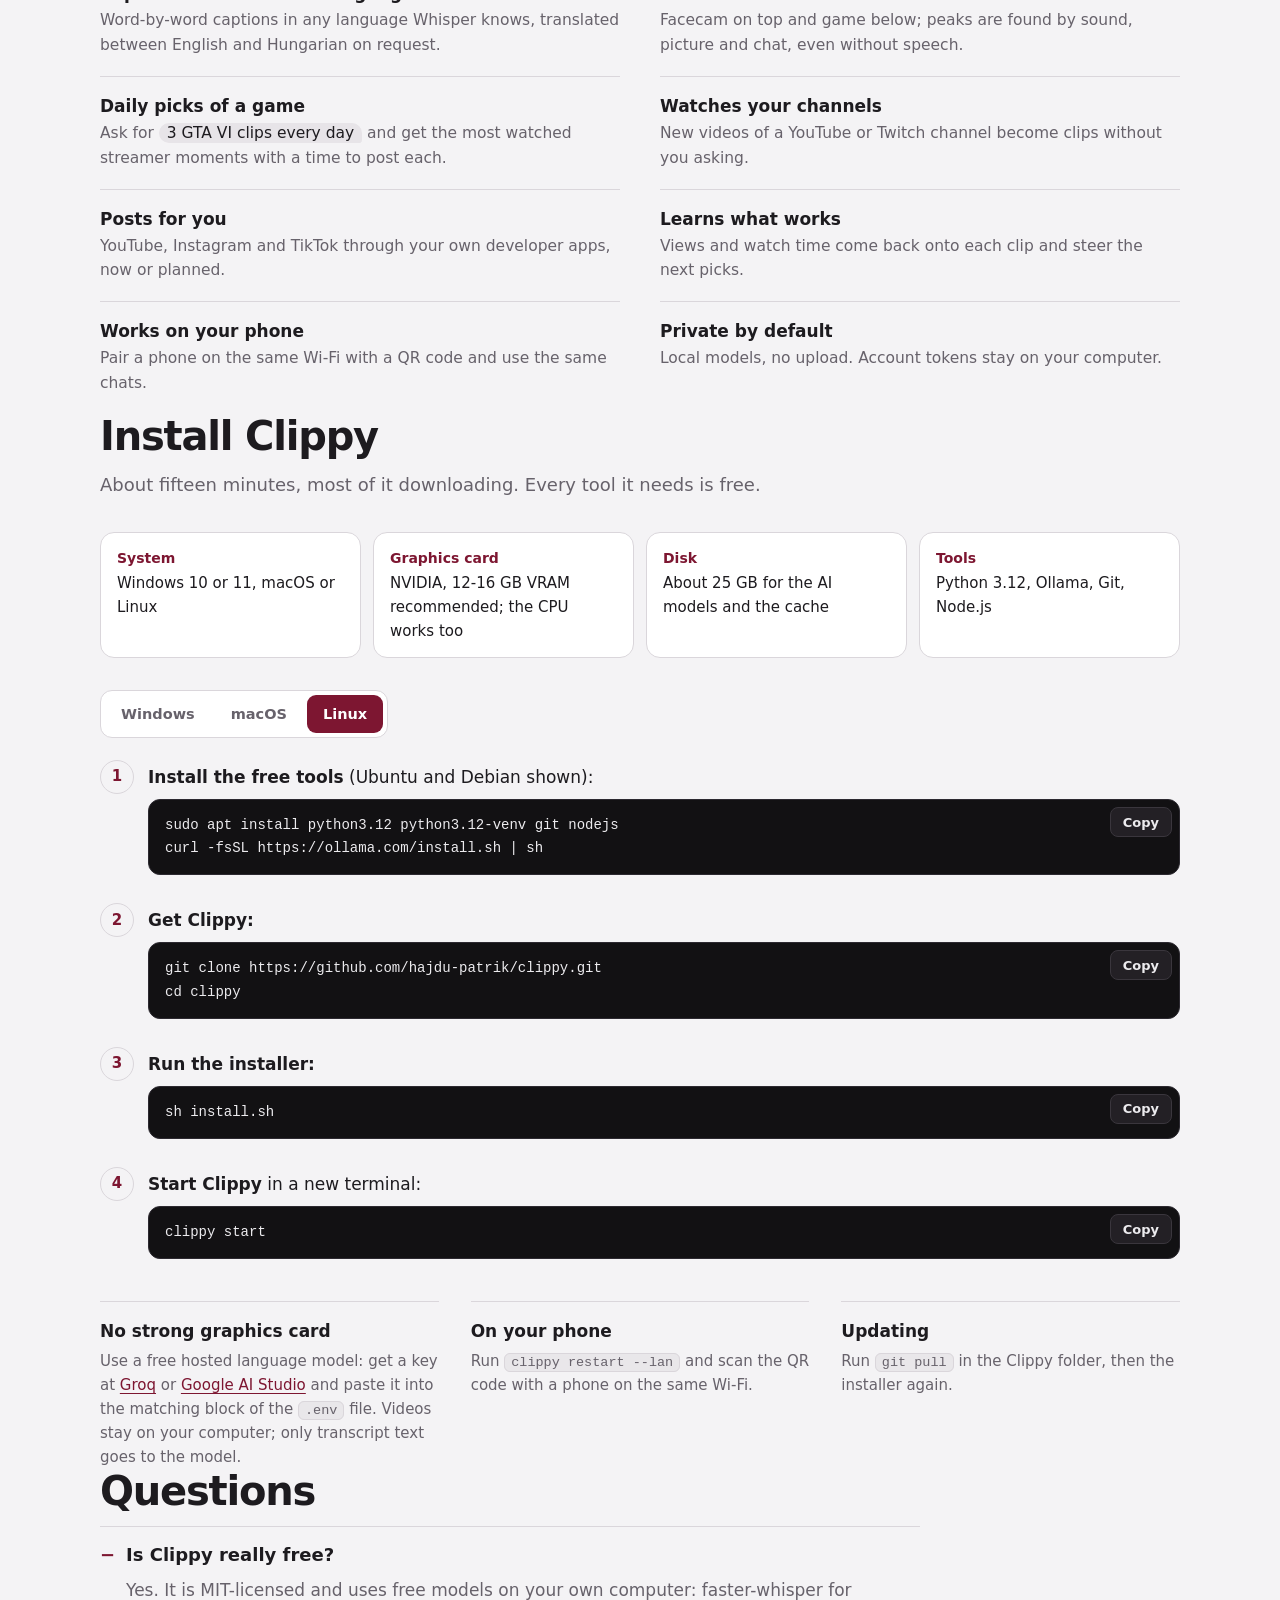
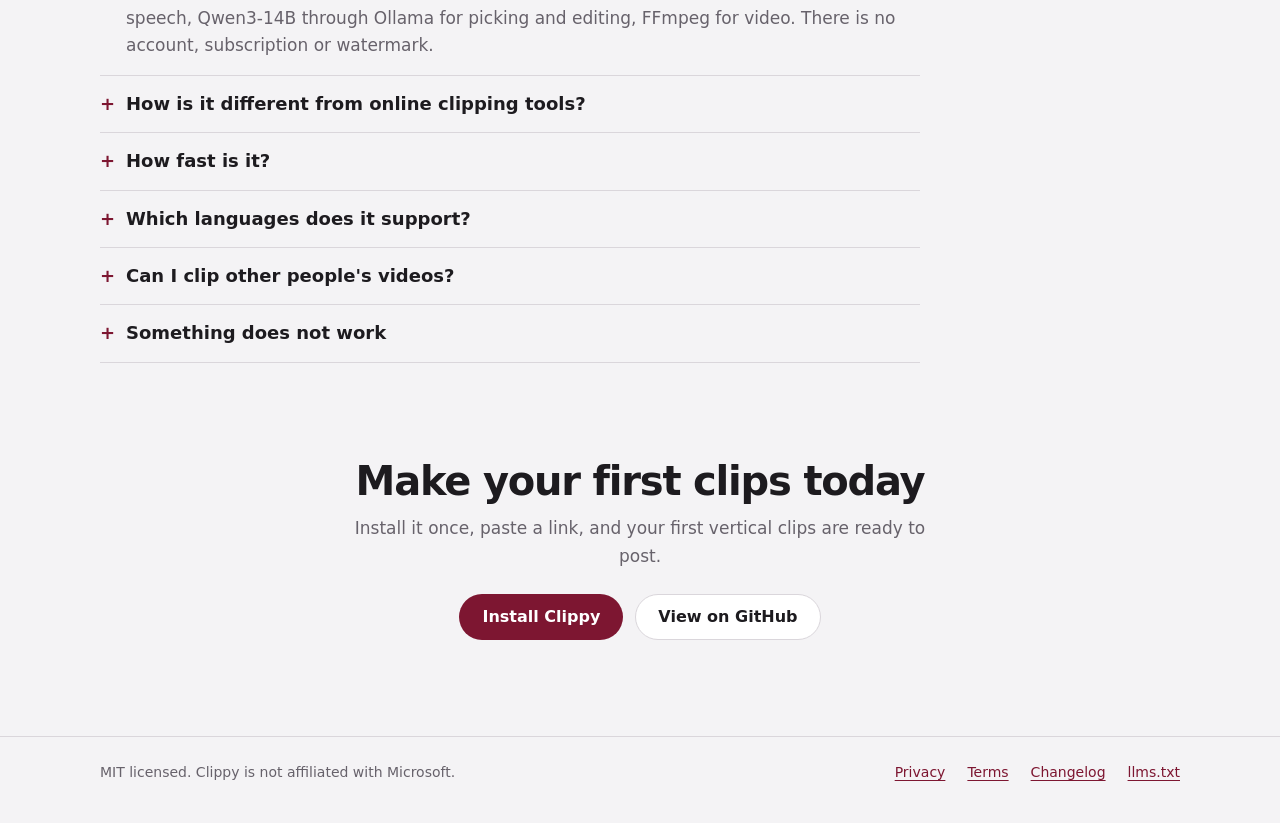
==== commit 644fabec: "Install steps use the full width of the page" ====
--- a/docs/index.html
+++ b/docs/index.html
@@ -257,7 +257,7 @@
     .tabs button { border: 0; background: transparent; color: var(--muted); font: 650 14.5px/1 var(--font);
       min-height: 38px; padding: 0 16px; border-radius: 9px; cursor: pointer; }
     .tabs button[aria-selected="true"] { background: var(--accent); color: #fff; }
-    .os ol { list-style: none; counter-reset: s; margin: 0; padding: 0; display: grid; gap: 22px; max-width: 820px; }
+    .os ol { list-style: none; counter-reset: s; margin: 0; padding: 0; display: grid; gap: 22px; }
     .os li { counter-increment: s; display: grid; grid-template-columns: 34px minmax(0, 1fr); gap: 14px; }
     .os li > div { min-width: 0; }
     .os li::before { content: counter(s); display: grid; place-items: center; width: 34px; height: 34px; border-radius: 50%;
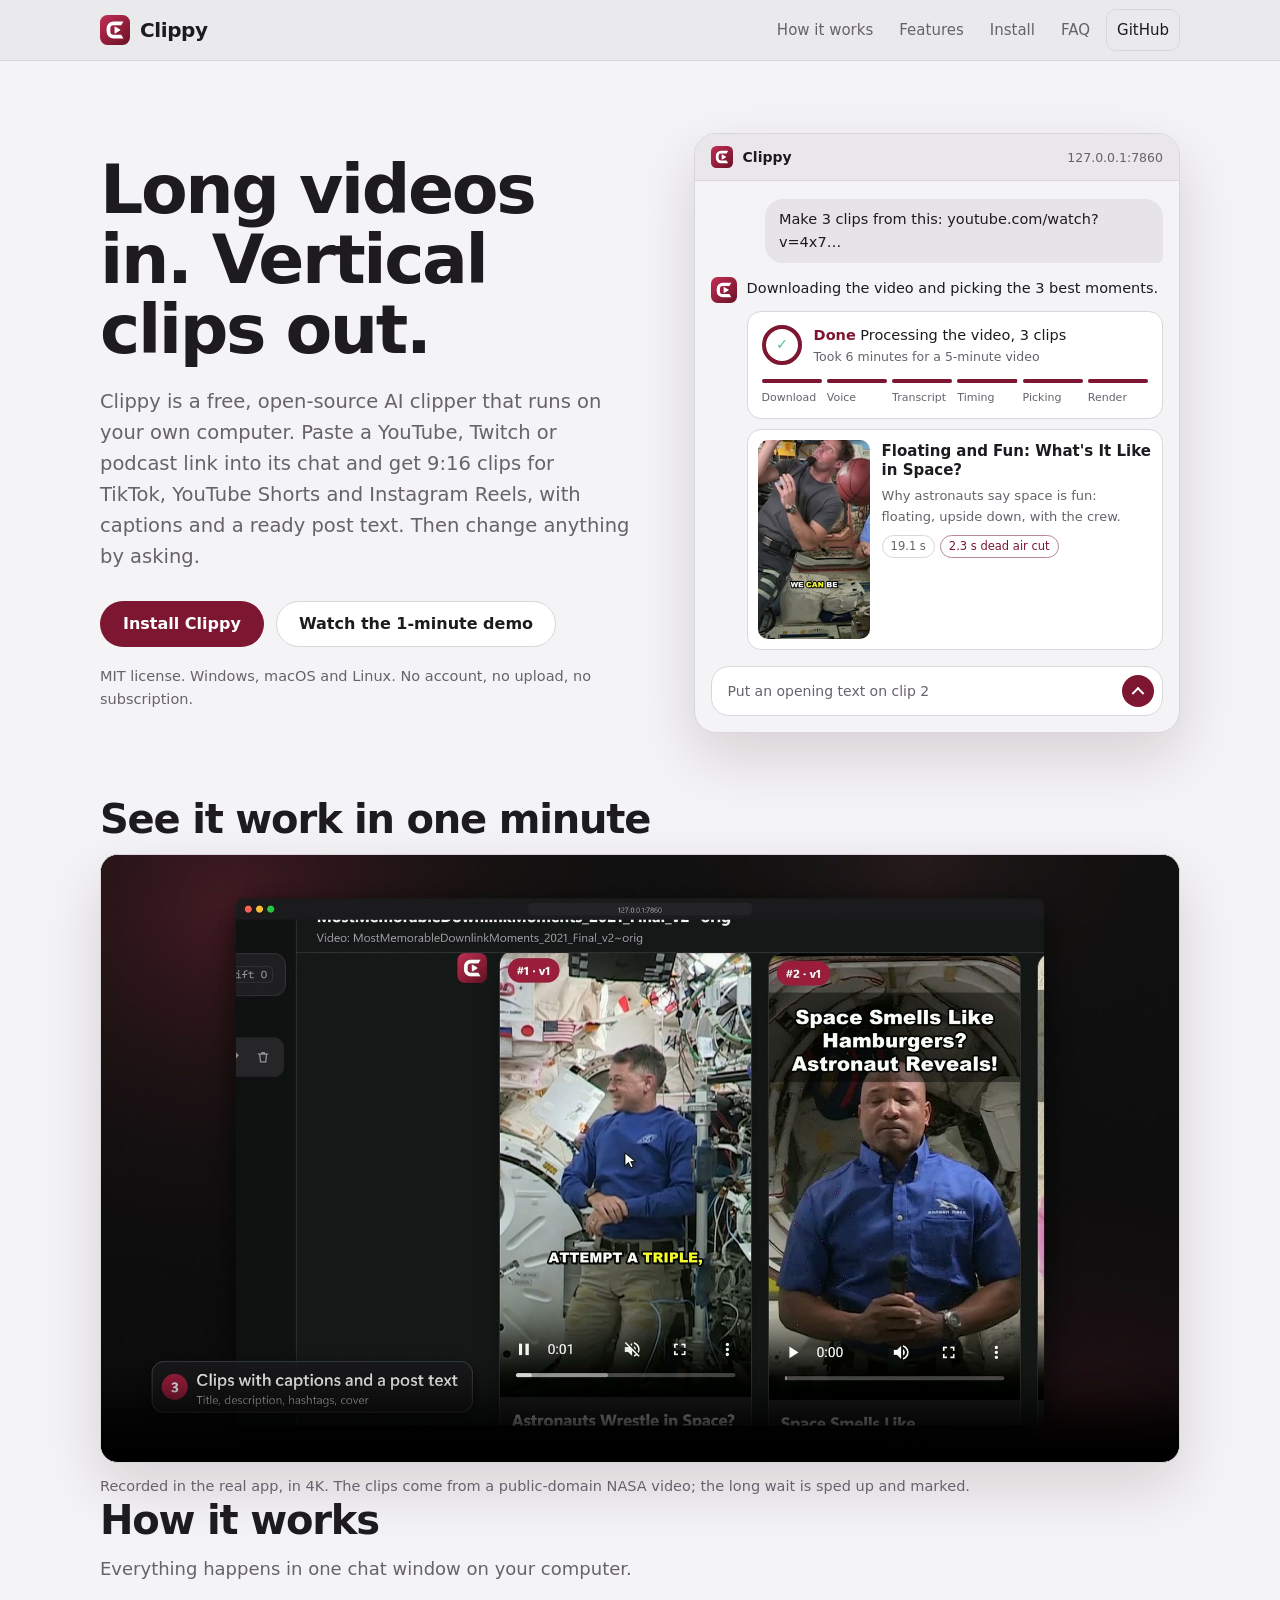
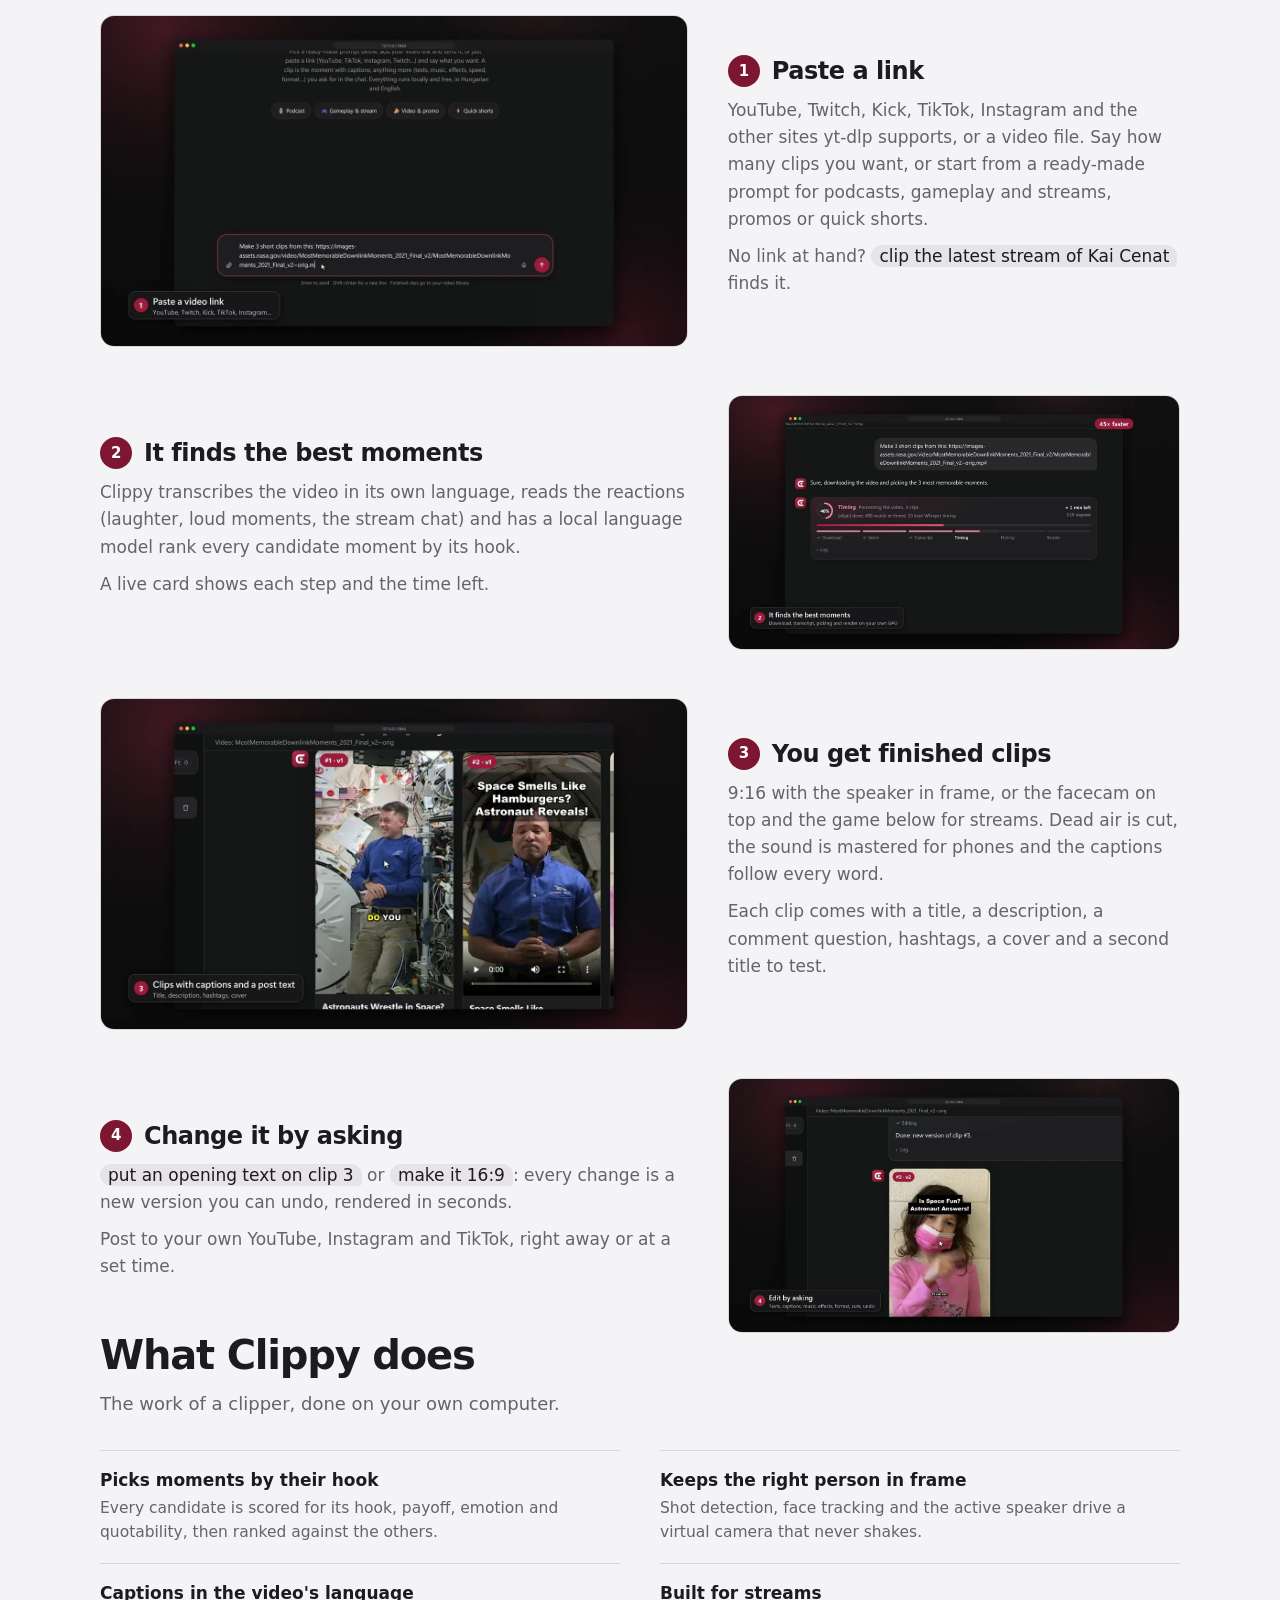
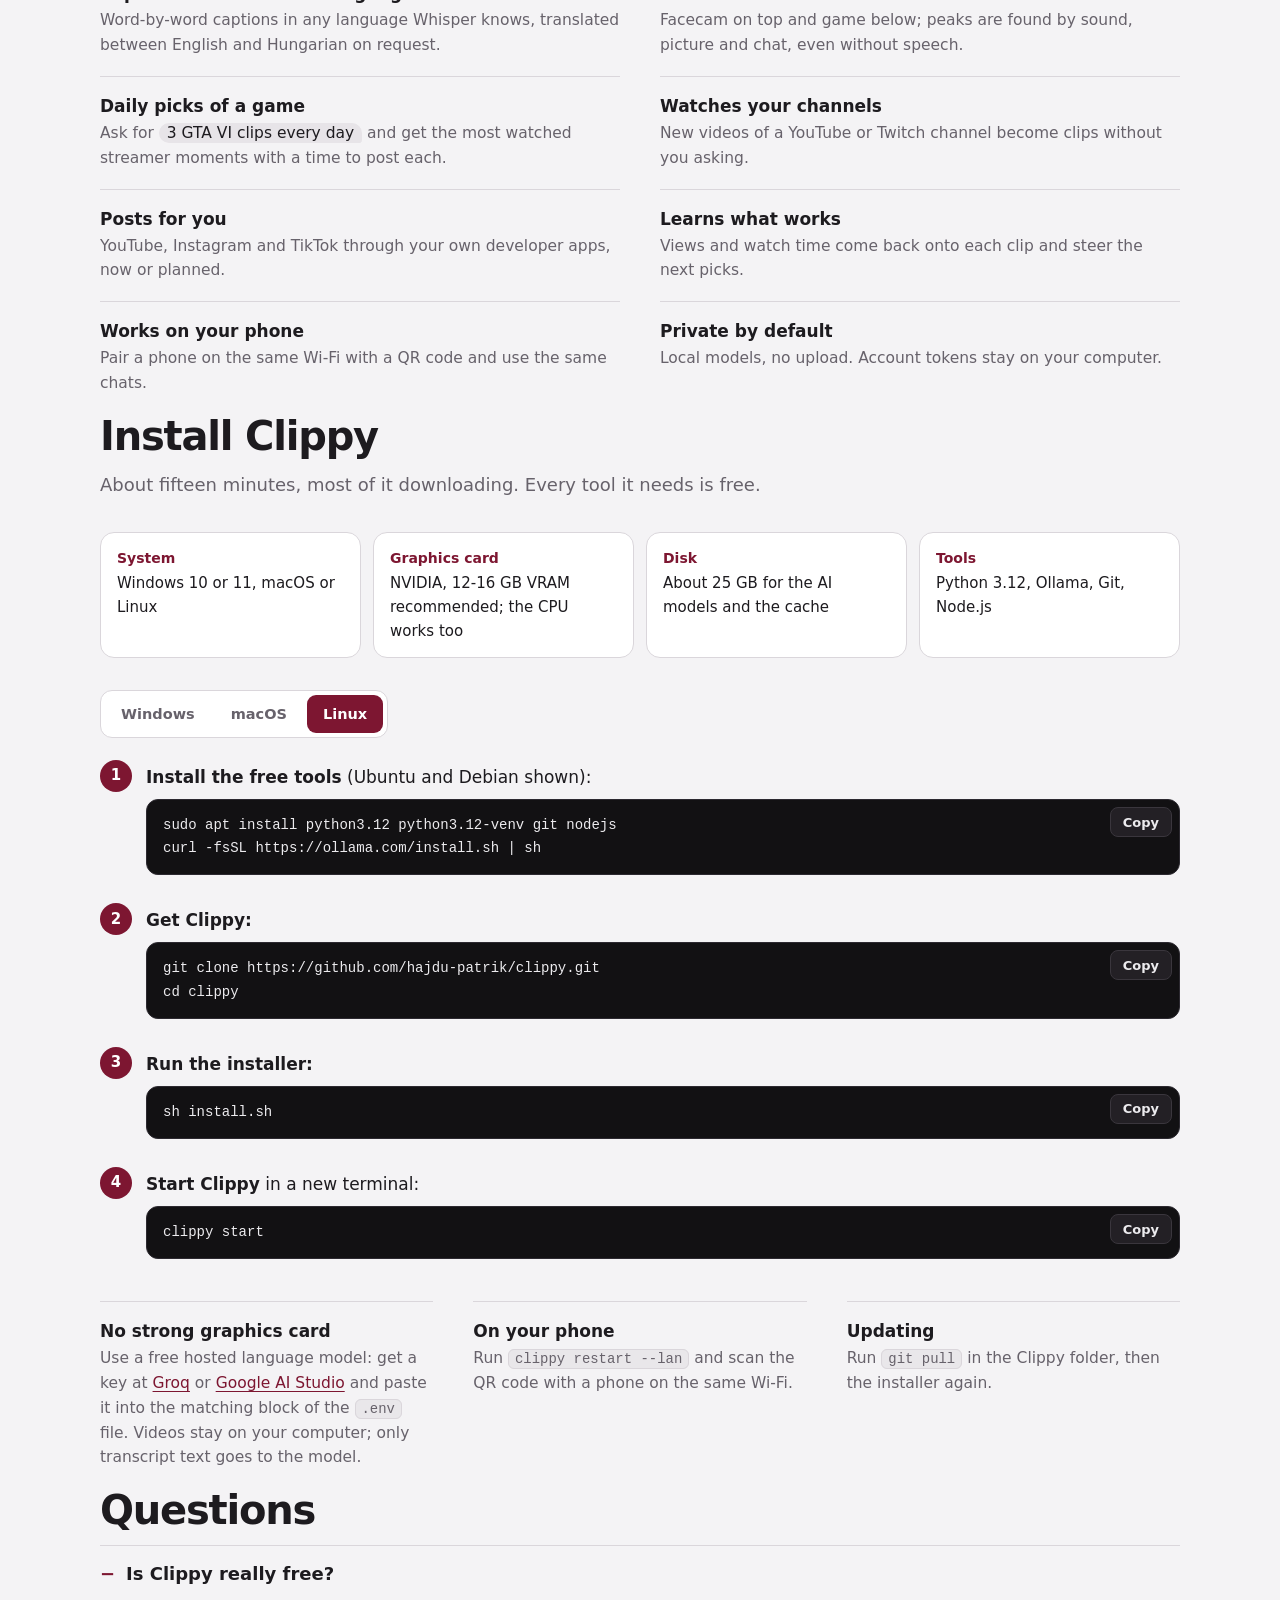
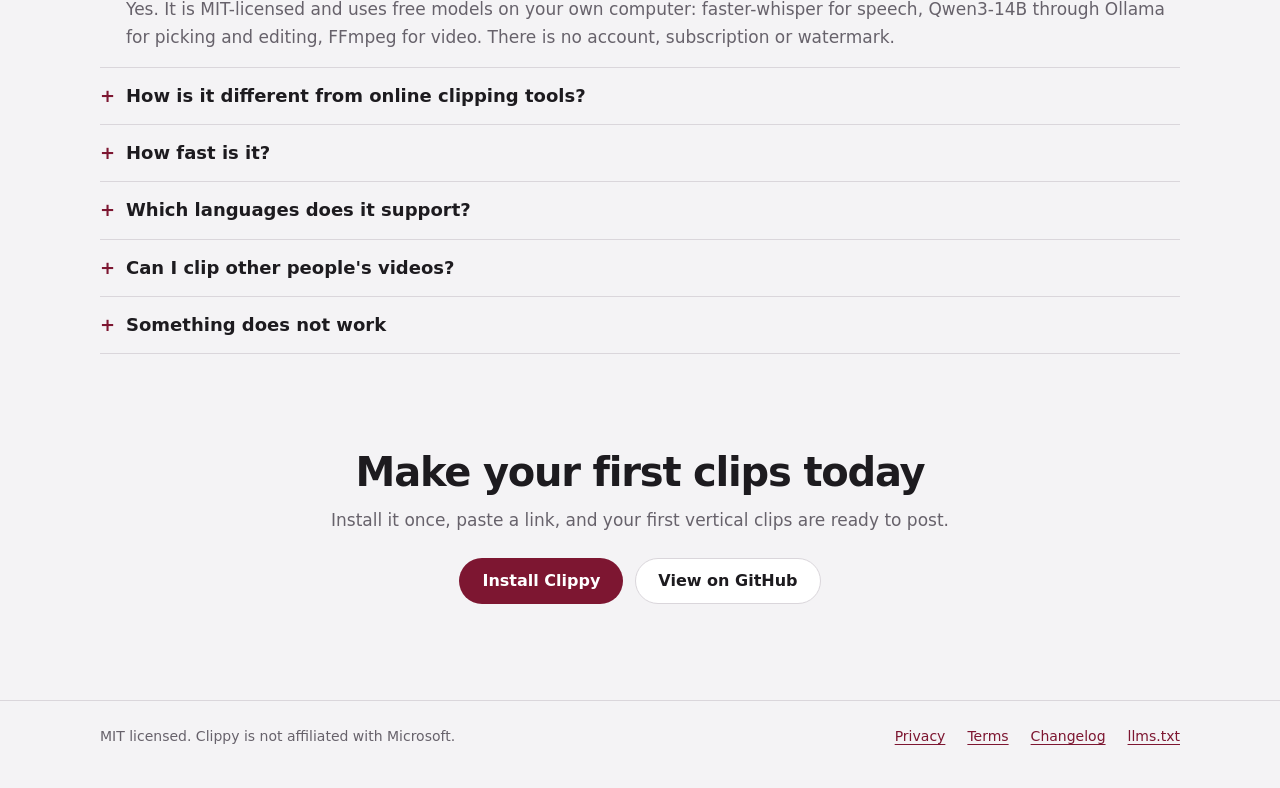
==== commit acc95381: "Project page: every section uses the full content width; shared surface, row and step-number styles;" ====
--- a/docs/index.html
+++ b/docs/index.html
@@ -165,6 +165,9 @@
     .btn.primary:hover { background: var(--accent-hover); }
     .btn.ghost { color: var(--text); border-color: var(--border); background: var(--bg-elev); }
     .btn.ghost:hover { border-color: var(--accent-text); }
+    .surface { border: 1px solid var(--border); background: var(--bg-elev); border-radius: 14px; }
+    .num::before { content: counter(step); display: inline-grid; place-items: center; width: 32px; height: 32px;
+      border-radius: 50%; background: var(--accent); color: #fff; font: 700 15px/1 var(--display); }
 
     .hero { display: grid; grid-template-columns: 1.05fr .95fr; gap: 56px; align-items: center; padding: 72px 20px 64px; }
     h1 { font: 700 clamp(40px, 6vw, 68px)/1.03 var(--display); letter-spacing: -.035em; margin: 0 0 20px; text-wrap: balance; }
@@ -185,7 +188,7 @@
     .said > img { width: 26px; height: 26px; flex: 0 0 26px; }
     .said > div { min-width: 0; flex: 1; display: grid; gap: 10px; }
     .said p { margin: 0; }
-    .prog { border: 1px solid var(--border); background: var(--bg-elev); border-radius: 14px; padding: 12px 14px; }
+    .prog { padding: 12px 14px; }
     .prog-head { display: flex; align-items: center; gap: 12px; }
     .ring { position: relative; width: 40px; height: 40px; flex: 0 0 40px; }
     .ring svg { width: 40px; height: 40px; transform: rotate(-90deg); }
@@ -208,16 +211,15 @@
     .segnames { display: grid; grid-template-columns: repeat(6, 1fr); gap: 5px; margin-top: 6px; color: var(--muted);
       font-size: 11px; }
     .segnames span { overflow: hidden; text-overflow: ellipsis; white-space: nowrap; }
-    .clip { display: grid; grid-template-columns: 112px 1fr; gap: 12px; border: 1px solid var(--border); background: var(--card);
-      border-radius: 14px; padding: 10px; animation: rise .5s var(--ease) 3s both; }
+    .clip { display: grid; grid-template-columns: 112px 1fr; gap: 12px; padding: 10px; animation: rise .5s var(--ease) 3s both; }
     .clip img { width: 112px; aspect-ratio: 9 / 16; object-fit: cover; border-radius: 10px; }
     .clip h3 { font: 700 15px/1.25 var(--display); margin: 2px 0 6px; }
     .clip p { color: var(--muted); font-size: 13px; margin: 0 0 8px; }
     .facts { display: flex; flex-wrap: wrap; gap: 5px; }
     .facts span { border: 1px solid var(--border); border-radius: 999px; padding: 1px 8px; font-size: 11.5px; color: var(--muted); }
     .facts .hot { color: var(--accent-text); border-color: color-mix(in srgb, var(--accent-text) 40%, var(--border)); }
-    .composer { margin: 8px 16px 16px; display: flex; align-items: center; gap: 10px; border: 1px solid var(--border);
-      border-radius: 18px; background: var(--bg-elev); padding: 8px 8px 8px 16px; color: var(--muted); font-size: 14px; }
+    .composer { margin: 8px 16px 16px; display: flex; align-items: center; gap: 10px; border-radius: 18px;
+      padding: 8px 8px 8px 16px; color: var(--muted); font-size: 14px; }
     .composer span { flex: 1; min-width: 0; overflow: hidden; text-overflow: ellipsis; white-space: nowrap; }
     .composer i { width: 32px; height: 32px; border-radius: 50%; background: var(--accent); flex: 0 0 32px; position: relative; }
     .composer i::before { content: ""; position: absolute; left: 50%; top: 50%; width: 9px; height: 9px;
@@ -229,7 +231,7 @@
 
     section { padding: 72px 0 0; }
     h2 { font: 700 clamp(28px, 4vw, 40px)/1.12 var(--display); letter-spacing: -.03em; margin: 0 0 12px; text-wrap: balance; }
-    .intro { color: var(--muted); font-size: 18px; max-width: 40em; margin: 0 0 32px; }
+    .intro { color: var(--muted); font-size: 18px; margin: 0 0 32px; }
     .demo video { width: 100%; border-radius: 18px; border: 1px solid var(--border); background: #000; box-shadow: var(--shadow); }
     .demo p { color: var(--muted); font-size: 14.5px; margin: 12px 0 0; }
 
@@ -238,30 +240,27 @@
     .steps li:nth-child(even) img { order: 2; }
     .steps img { width: 100%; border-radius: 14px; border: 1px solid var(--border); }
     .steps h3 { font: 700 24px/1.2 var(--display); letter-spacing: -.02em; margin: 0 0 10px; }
-    .steps h3::before { content: counter(step); display: inline-grid; place-items: center; width: 32px; height: 32px;
-      margin-right: 12px; border-radius: 50%; background: var(--accent); color: #fff; font-size: 16px; vertical-align: 3px; }
+    .steps h3::before { margin-right: 12px; vertical-align: 3px; }
     .steps p { color: var(--muted); margin: 0 0 10px; }
     .ask { color: var(--text); background: var(--user); border-radius: 12px 12px 4px 12px; padding: 1px 8px; white-space: nowrap; }
 
-    .rows { display: grid; grid-template-columns: 1fr 1fr; gap: 0 40px; margin: 0; }
+    .rows { --cols: 2; display: grid; grid-template-columns: repeat(var(--cols), minmax(0, 1fr)); gap: 0 40px; margin: 0; }
+    .rows-3 { --cols: 3; margin-top: 36px; }
     .rows div { padding: 18px 0; border-top: 1px solid var(--border); }
     .rows dt { font: 650 17px/1.3 var(--display); margin: 0 0 4px; }
     .rows dd { margin: 0; color: var(--muted); font-size: 15.5px; }
 
     .needs { display: grid; grid-template-columns: repeat(4, 1fr); gap: 12px; margin: 0 0 32px; }
-    .needs div { border: 1px solid var(--border); background: var(--bg-elev); border-radius: 14px; padding: 14px 16px; }
+    .needs div { padding: 14px 16px; }
     .needs dt { color: var(--accent-text); font-size: 14px; font-weight: 650; margin-bottom: 2px; }
     .needs dd { margin: 0; font-size: 15px; }
-    .tabs { display: inline-flex; gap: 4px; padding: 4px; border: 1px solid var(--border); border-radius: 12px;
-      background: var(--bg-elev); margin: 0 0 22px; }
+    .tabs { display: inline-flex; gap: 4px; padding: 4px; border-radius: 12px; margin: 0 0 22px; }
     .tabs button { border: 0; background: transparent; color: var(--muted); font: 650 14.5px/1 var(--font);
       min-height: 38px; padding: 0 16px; border-radius: 9px; cursor: pointer; }
     .tabs button[aria-selected="true"] { background: var(--accent); color: #fff; }
-    .os ol { list-style: none; counter-reset: s; margin: 0; padding: 0; display: grid; gap: 22px; }
-    .os li { counter-increment: s; display: grid; grid-template-columns: 34px minmax(0, 1fr); gap: 14px; }
+    .os ol { list-style: none; counter-reset: step; margin: 0; padding: 0; display: grid; gap: 22px; }
+    .os li { counter-increment: step; display: grid; grid-template-columns: 32px minmax(0, 1fr); gap: 14px; }
     .os li > div { min-width: 0; }
-    .os li::before { content: counter(s); display: grid; place-items: center; width: 34px; height: 34px; border-radius: 50%;
-      border: 1px solid var(--border); color: var(--accent-text); font: 700 15px/1 var(--display); }
     .os p { margin: 4px 0 8px; }
     .os small { color: var(--muted); font-size: 14px; }
     .cmd { position: relative; margin: 0 0 6px; }
@@ -271,12 +270,8 @@
     .cmd button { position: absolute; top: 8px; right: 8px; min-height: 30px; border: 1px solid #3a363d; background: #232025;
       color: #ecebee; border-radius: 8px; padding: 0 12px; font: 600 13px/1 var(--font); cursor: pointer; }
     .cmd button.done { background: var(--wine-600); border-color: var(--wine-600); }
-    .notes { display: grid; grid-template-columns: repeat(3, 1fr); gap: 0 32px; margin: 36px 0 0; max-width: 1080px; }
-    .notes div { border-top: 1px solid var(--border); padding: 16px 0 0; }
-    .notes dt { font-weight: 650; margin-bottom: 4px; }
-    .notes dd { margin: 0; color: var(--muted); font-size: 15px; }
-
-    details { border-top: 1px solid var(--border); padding: 16px 0; max-width: 820px; }
+
+    details { border-top: 1px solid var(--border); padding: 16px 0; }
     details:last-of-type { border-bottom: 1px solid var(--border); }
     summary { cursor: pointer; font: 650 18px/1.35 var(--display); list-style: none; display: flex; gap: 12px; }
     summary::-webkit-details-marker { display: none; }
@@ -285,7 +280,7 @@
     details p { color: var(--muted); margin: 10px 0 0 26px; }
 
     .end { text-align: center; padding: 96px 20px 24px; }
-    .end p { color: var(--muted); margin: 0 auto 24px; max-width: 34em; }
+    .end p { color: var(--muted); margin: 0 0 24px; }
     .end .ctas { justify-content: center; }
     footer { border-top: 1px solid var(--border); margin-top: 72px; padding: 24px 0 40px; color: var(--muted); font-size: 14px; }
     footer .wrap { display: flex; flex-wrap: wrap; gap: 10px 22px; align-items: center; }
@@ -296,12 +291,11 @@
       .steps li { grid-template-columns: 1fr; gap: 18px; }
       .steps li:nth-child(even) img { order: 0; }
       .needs { grid-template-columns: 1fr 1fr; }
-      .notes { grid-template-columns: 1fr; gap: 0; }
-      .notes div { padding-bottom: 16px; }
+      .rows-3 { --cols: 1; }
     }
     @media (max-width: 640px) {
       .bar nav .wide { display: none; }
-      .rows { grid-template-columns: 1fr; }
+      .rows { --cols: 1; }
       .needs { grid-template-columns: 1fr; }
       section { padding-top: 56px; }
       .ctas .btn { flex: 1 1 auto; }
@@ -357,7 +351,7 @@
         <div class="said"><img src="assets/mark.svg" alt="" width="26" height="26">
           <div>
             <p>Downloading the video and picking the 3 best moments.</p>
-            <div class="prog">
+            <div class="prog surface">
               <div class="prog-head">
                 <div class="ring"><svg viewBox="0 0 40 40"><circle class="track" cx="20" cy="20" r="18"/><circle class="fill" cx="20" cy="20" r="18"/></svg><span class="tick">✓</span></div>
                 <div class="prog-title"><b>Done</b> Processing the video, 3 clips<small>Took 6 minutes for a 5-minute video</small></div>
@@ -365,7 +359,7 @@
               <div class="segs"><i></i><i></i><i></i><i></i><i></i><i></i></div>
               <div class="segnames"><span>Download</span><span>Voice</span><span>Transcript</span><span>Timing</span><span>Picking</span><span>Render</span></div>
             </div>
-            <div class="clip">
+            <div class="clip surface">
               <img src="assets/clip-frame.webp" alt="" width="360" height="640">
               <div>
                 <h3>Floating and Fun: What's It Like in Space?</h3>
@@ -376,7 +370,7 @@
           </div>
         </div>
       </div>
-      <div class="composer" aria-hidden="true"><span>Put an opening text on clip 2</span><i></i></div>
+      <div class="composer surface" aria-hidden="true"><span>Put an opening text on clip 2</span><i></i></div>
     </div>
   </div>
 
@@ -394,22 +388,22 @@
     <p class="intro">Everything happens in one chat window on your computer.</p>
     <ol class="steps">
       <li><img src="assets/step-paste.webp" alt="The Clippy chat with a video link typed into the message box" width="1280" height="720" loading="lazy">
-        <div><h3>Paste a link</h3>
+        <div><h3 class="num">Paste a link</h3>
           <p>YouTube, Twitch, Kick, TikTok, Instagram and the other sites yt-dlp supports, or a video file. Say how many
             clips you want, or start from a ready-made prompt for podcasts, gameplay and streams, promos or quick shorts.</p>
           <p>No link at hand? <span class="ask">clip the latest stream of Kai Cenat</span> finds it.</p></div></li>
       <li><img src="assets/step-progress.webp" alt="The live progress card stepping through download, voice, transcript, timing, picking and render" width="1280" height="720" loading="lazy">
-        <div><h3>It finds the best moments</h3>
+        <div><h3 class="num">It finds the best moments</h3>
           <p>Clippy transcribes the video in its own language, reads the reactions (laughter, loud moments, the stream
             chat) and has a local language model rank every candidate moment by its hook.</p>
           <p>A live card shows each step and the time left.</p></div></li>
       <li><img src="assets/step-clips.webp" alt="Finished vertical clips with captions shown as cards in the chat" width="1280" height="720" loading="lazy">
-        <div><h3>You get finished clips</h3>
+        <div><h3 class="num">You get finished clips</h3>
           <p>9:16 with the speaker in frame, or the facecam on top and the game below for streams. Dead air is cut, the
             sound is mastered for phones and the captions follow every word.</p>
           <p>Each clip comes with a title, a description, a comment question, hashtags, a cover and a second title to test.</p></div></li>
       <li><img src="assets/step-edit.webp" alt="A new version of a clip with an opening text, made from a chat request" width="1280" height="720" loading="lazy">
-        <div><h3>Change it by asking</h3>
+        <div><h3 class="num">Change it by asking</h3>
           <p><span class="ask">put an opening text on clip 3</span> or <span class="ask">make it 16:9</span>: every
             change is a new version you can undo, rendered in seconds.</p>
           <p>Post to your own YouTube, Instagram and TikTok, right away or at a set time.</p></div></li>
@@ -437,13 +431,13 @@
     <h2>Install Clippy</h2>
     <p class="intro">About fifteen minutes, most of it downloading. Every tool it needs is free.</p>
     <dl class="needs">
-      <div><dt>System</dt><dd>Windows 10 or 11, macOS or Linux</dd></div>
-      <div><dt>Graphics card</dt><dd>NVIDIA, 12-16 GB VRAM recommended; the CPU works too</dd></div>
-      <div><dt>Disk</dt><dd>About 25 GB for the AI models and the cache</dd></div>
-      <div><dt>Tools</dt><dd>Python 3.12, Ollama, Git, Node.js</dd></div>
+      <div class="surface"><dt>System</dt><dd>Windows 10 or 11, macOS or Linux</dd></div>
+      <div class="surface"><dt>Graphics card</dt><dd>NVIDIA, 12-16 GB VRAM recommended; the CPU works too</dd></div>
+      <div class="surface"><dt>Disk</dt><dd>About 25 GB for the AI models and the cache</dd></div>
+      <div class="surface"><dt>Tools</dt><dd>Python 3.12, Ollama, Git, Node.js</dd></div>
     </dl>
 
-    <div class="tabs" role="tablist" aria-label="Operating system">
+    <div class="tabs surface" role="tablist" aria-label="Operating system">
       <button type="button" role="tab" id="tab-win" aria-controls="os-win" aria-selected="true">Windows</button>
       <button type="button" role="tab" id="tab-mac" aria-controls="os-mac" aria-selected="false" tabindex="-1">macOS</button>
       <button type="button" role="tab" id="tab-linux" aria-controls="os-linux" aria-selected="false" tabindex="-1">Linux</button>
@@ -451,55 +445,55 @@
 
     <div class="os" id="os-win" role="tabpanel" aria-labelledby="tab-win" tabindex="0">
       <ol>
-        <li><div><p><b>Install the free tools</b> in PowerShell or Terminal:</p>
+        <li class="num"><div><p><b>Install the free tools</b> in PowerShell or Terminal:</p>
           <div class="cmd"><pre><code>winget install Python.Python.3.12
 winget install Ollama.Ollama
 winget install Git.Git
 winget install OpenJS.NodeJS.LTS</code></pre></div>
           <small>Then close the terminal and open a new one.</small></div></li>
-        <li><div><p><b>Get Clippy</b>, or <a href="https://github.com/hajdu-patrik/clippy/archive/refs/heads/main.zip">download the ZIP</a> and unpack it:</p>
+        <li class="num"><div><p><b>Get Clippy</b>, or <a href="https://github.com/hajdu-patrik/clippy/archive/refs/heads/main.zip">download the ZIP</a> and unpack it:</p>
           <div class="cmd"><pre><code>git clone https://github.com/hajdu-patrik/clippy.git
 cd clippy</code></pre></div></div></li>
-        <li><div><p><b>Run the installer.</b> It sets up Python, the GPU packages when an NVIDIA card is present, the AI model and the <code>clippy</code> command:</p>
+        <li class="num"><div><p><b>Run the installer.</b> It sets up Python, the GPU packages when an NVIDIA card is present, the AI model and the <code>clippy</code> command:</p>
           <div class="cmd"><pre><code>powershell -ExecutionPolicy Bypass -File install.ps1</code></pre></div>
           <small>The first run downloads the language model (about 12 GB). You can run it again any time.</small></div></li>
-        <li><div><p><b>Start Clippy</b> in a new terminal. The app opens in your browser at http://127.0.0.1:7860.</p>
+        <li class="num"><div><p><b>Start Clippy</b> in a new terminal. The app opens in your browser at http://127.0.0.1:7860.</p>
           <div class="cmd"><pre><code>clippy start</code></pre></div></div></li>
       </ol>
     </div>
 
     <div class="os" id="os-mac" role="tabpanel" aria-labelledby="tab-mac" tabindex="0" hidden>
       <ol>
-        <li><div><p><b>Install the free tools</b> with <a href="https://brew.sh/">Homebrew</a>, then open the Ollama app once:</p>
+        <li class="num"><div><p><b>Install the free tools</b> with <a href="https://brew.sh/">Homebrew</a>, then open the Ollama app once:</p>
           <div class="cmd"><pre><code>brew install python@3.12 git node
 brew install --cask ollama</code></pre></div></div></li>
-        <li><div><p><b>Get Clippy:</b></p>
+        <li class="num"><div><p><b>Get Clippy:</b></p>
           <div class="cmd"><pre><code>git clone https://github.com/hajdu-patrik/clippy.git
 cd clippy</code></pre></div></div></li>
-        <li><div><p><b>Run the installer:</b></p>
+        <li class="num"><div><p><b>Run the installer:</b></p>
           <div class="cmd"><pre><code>sh install.sh</code></pre></div>
           <small>Macs encode video on the CPU, and a hosted language model is the faster choice there (see below).</small></div></li>
-        <li><div><p><b>Start Clippy</b> in a new terminal:</p>
+        <li class="num"><div><p><b>Start Clippy</b> in a new terminal:</p>
           <div class="cmd"><pre><code>clippy start</code></pre></div></div></li>
       </ol>
     </div>
 
     <div class="os" id="os-linux" role="tabpanel" aria-labelledby="tab-linux" tabindex="0" hidden>
       <ol>
-        <li><div><p><b>Install the free tools</b> (Ubuntu and Debian shown):</p>
+        <li class="num"><div><p><b>Install the free tools</b> (Ubuntu and Debian shown):</p>
           <div class="cmd"><pre><code>sudo apt install python3.12 python3.12-venv git nodejs
 curl -fsSL https://ollama.com/install.sh | sh</code></pre></div></div></li>
-        <li><div><p><b>Get Clippy:</b></p>
+        <li class="num"><div><p><b>Get Clippy:</b></p>
           <div class="cmd"><pre><code>git clone https://github.com/hajdu-patrik/clippy.git
 cd clippy</code></pre></div></div></li>
-        <li><div><p><b>Run the installer:</b></p>
+        <li class="num"><div><p><b>Run the installer:</b></p>
           <div class="cmd"><pre><code>sh install.sh</code></pre></div></div></li>
-        <li><div><p><b>Start Clippy</b> in a new terminal:</p>
+        <li class="num"><div><p><b>Start Clippy</b> in a new terminal:</p>
           <div class="cmd"><pre><code>clippy start</code></pre></div></div></li>
       </ol>
     </div>
 
-    <dl class="notes">
+    <dl class="rows rows-3">
       <div><dt>No strong graphics card</dt><dd>Use a free hosted language model: get a key at <a href="https://console.groq.com/keys">Groq</a> or <a href="https://aistudio.google.com/apikey">Google AI Studio</a> and paste it into the matching block of the <code>.env</code> file. Videos stay on your computer; only transcript text goes to the model.</dd></div>
       <div><dt>On your phone</dt><dd>Run <code>clippy restart --lan</code> and scan the QR code with a phone on the same Wi-Fi.</dd></div>
       <div><dt>Updating</dt><dd>Run <code>git pull</code> in the Clippy folder, then the installer again.</dd></div>
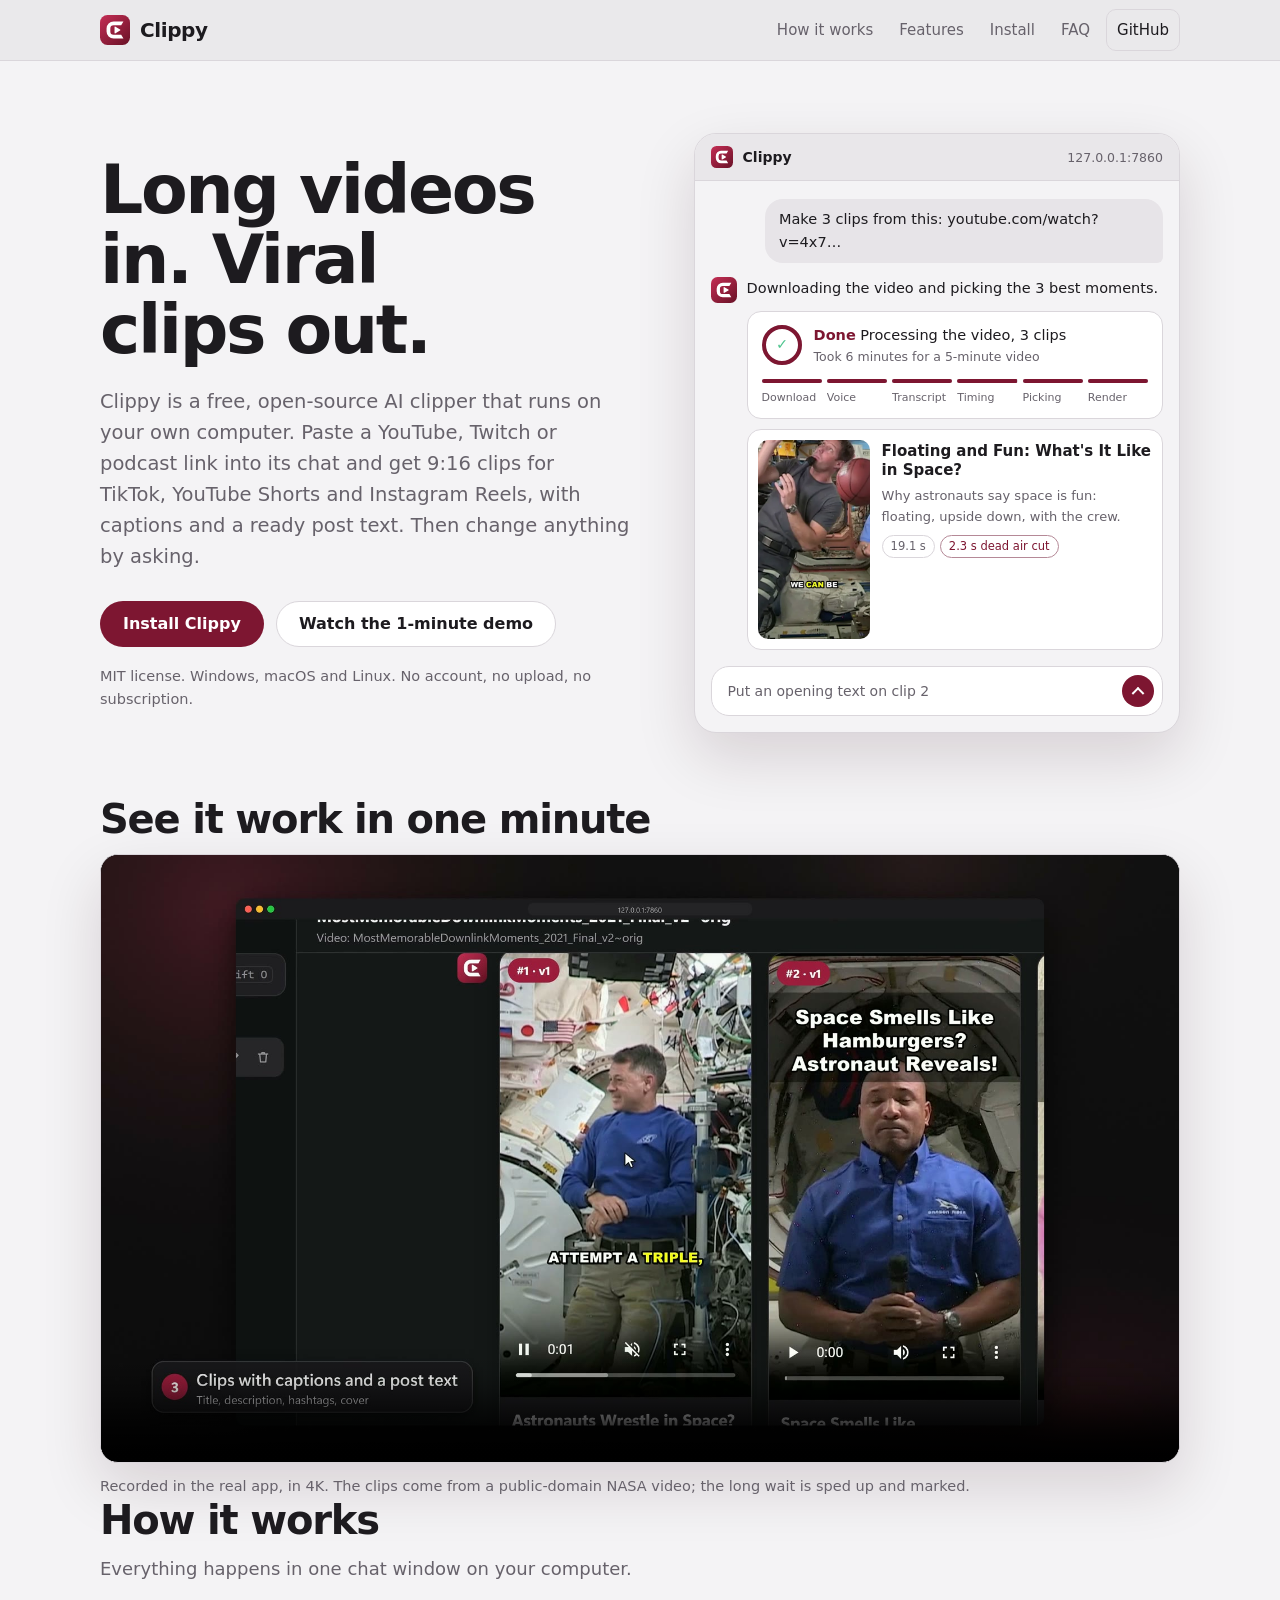
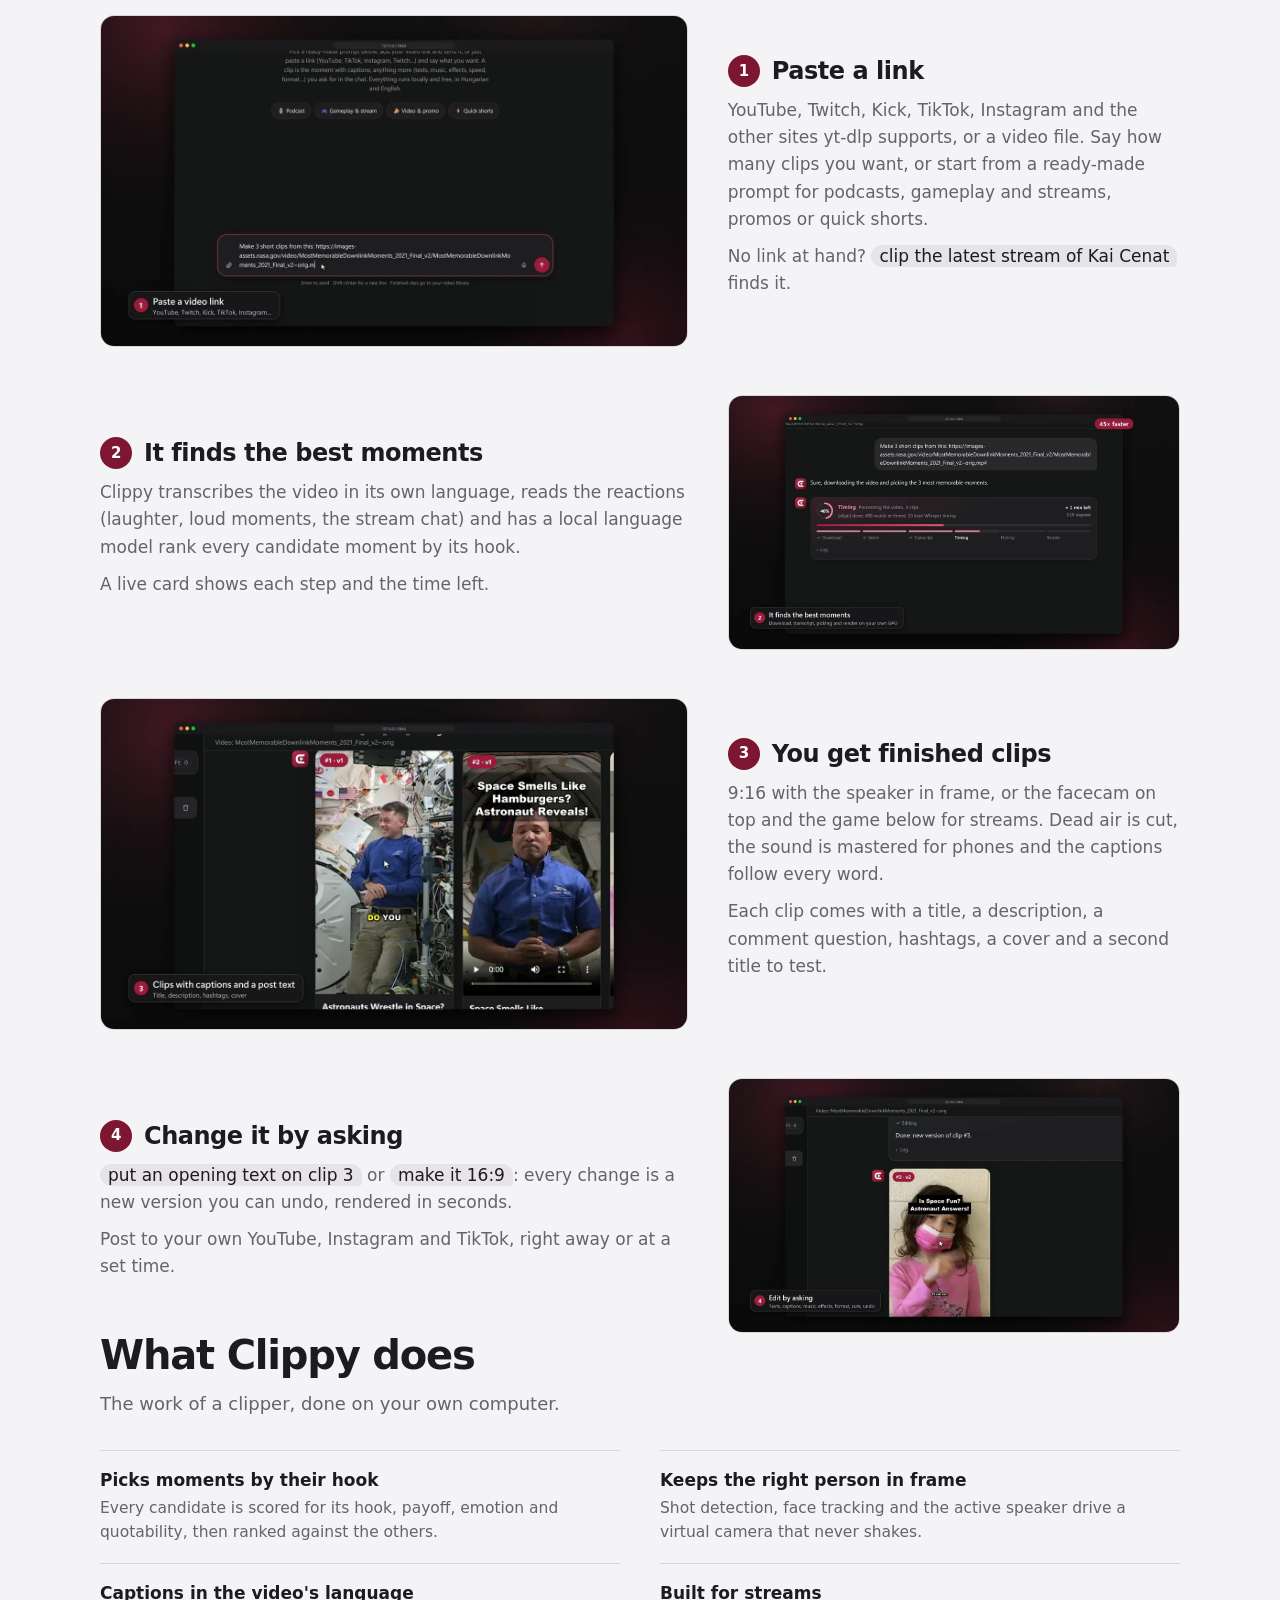
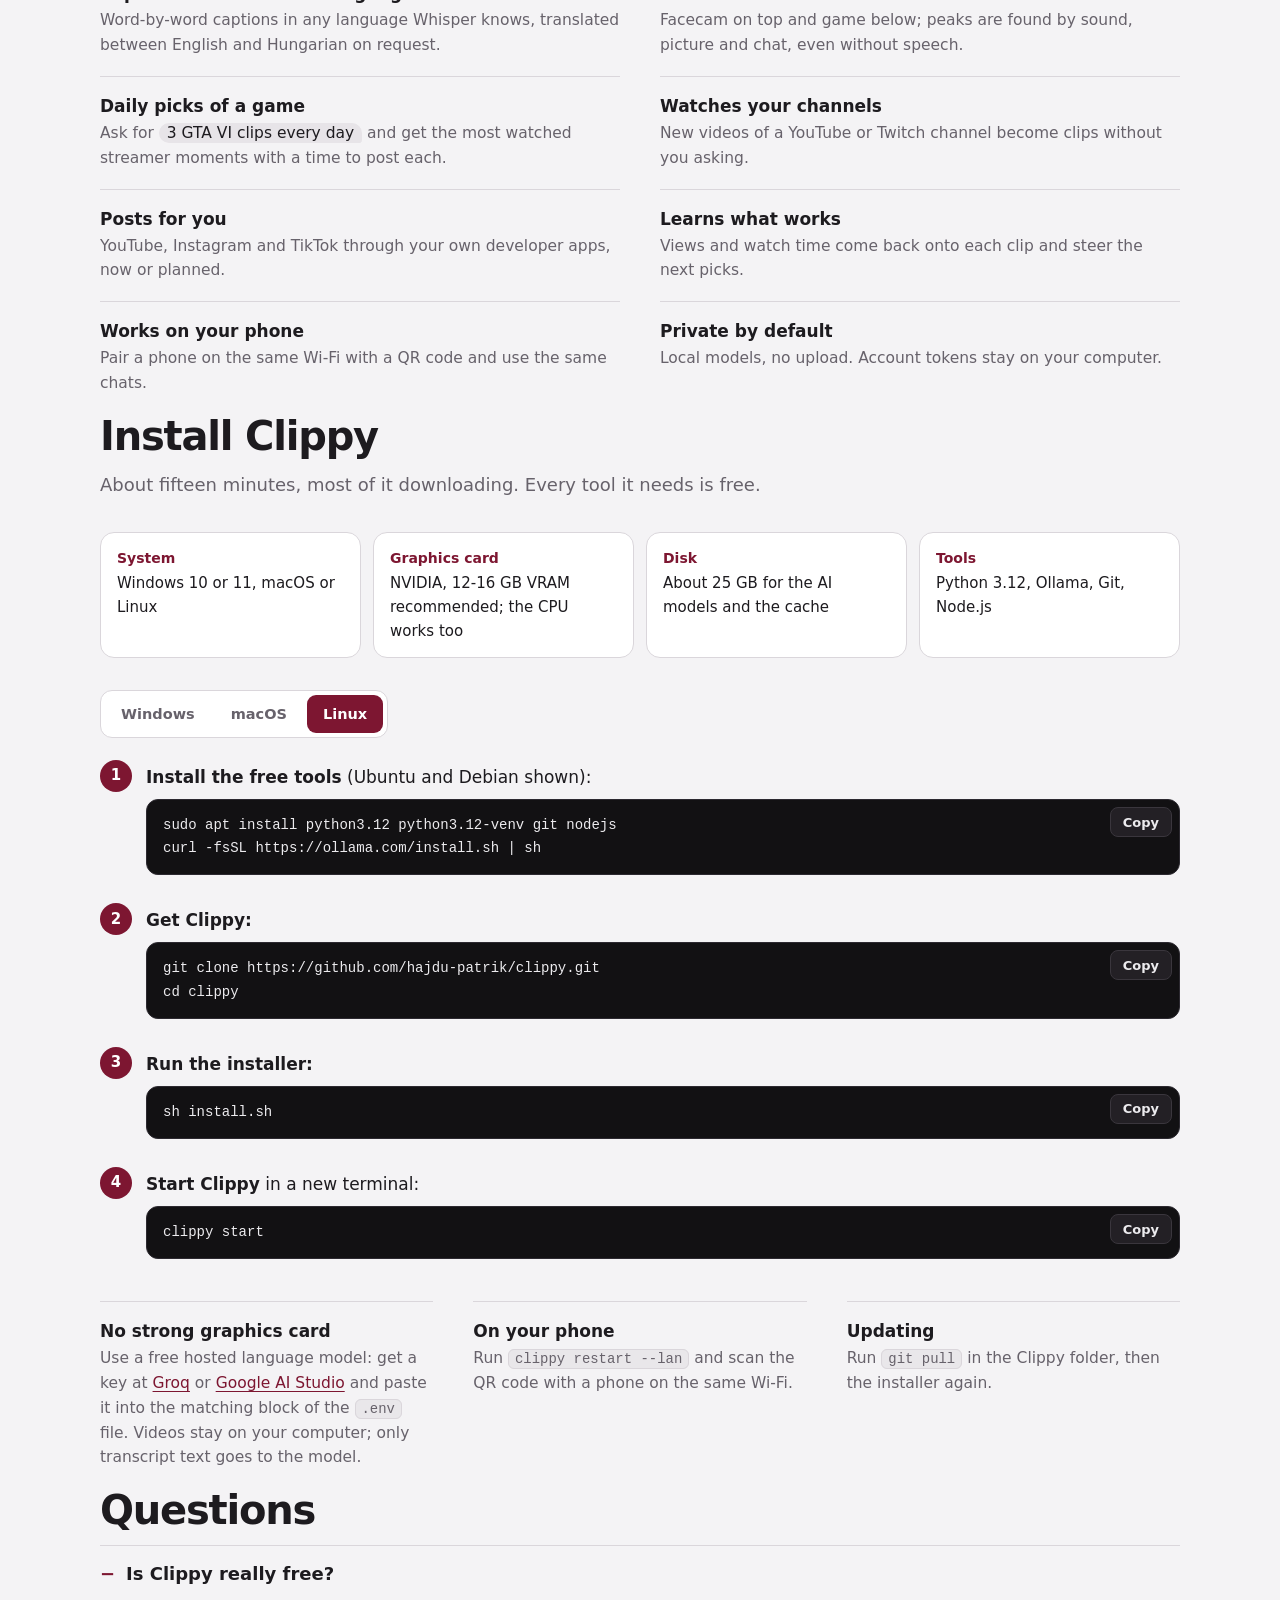
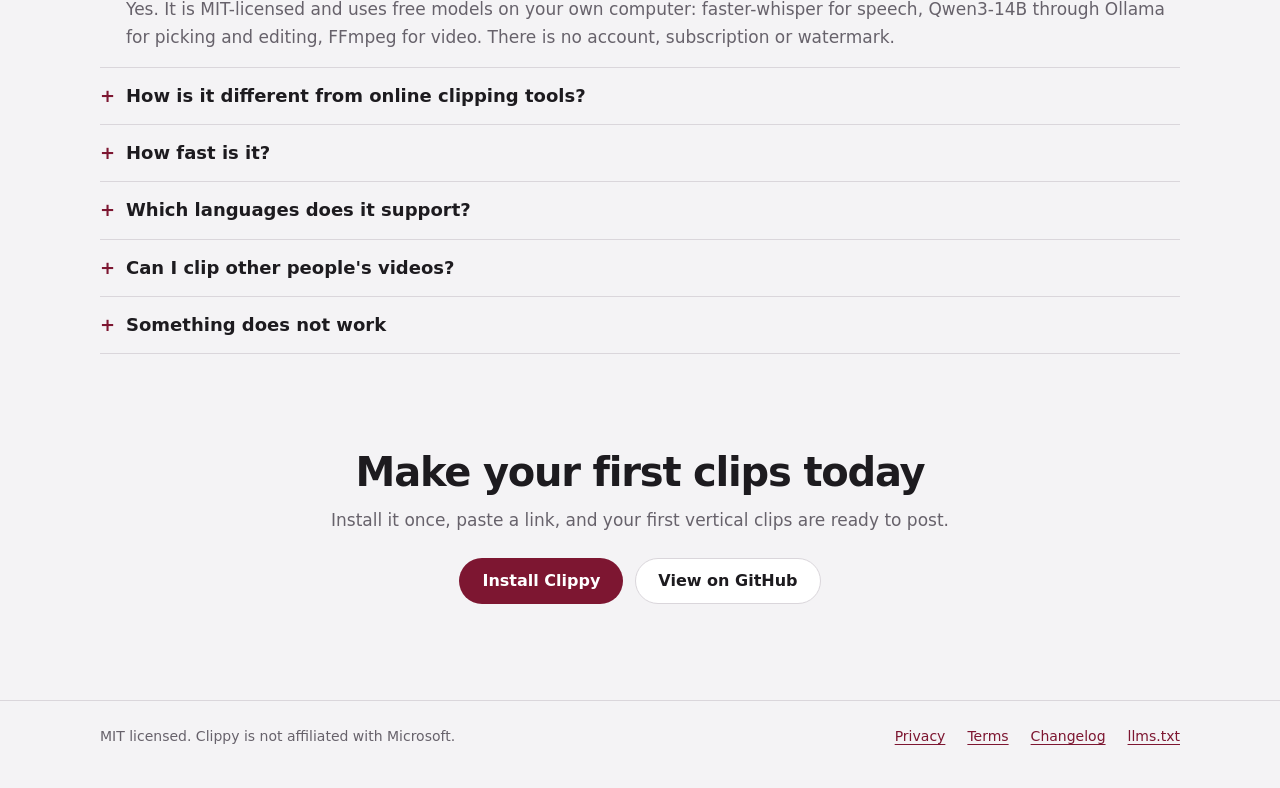
==== commit 01e6ce0e: "One wording everywhere: the same product line, tagline, platforms and names in the app, the command " ====
--- a/docs/index.html
+++ b/docs/index.html
@@ -333,7 +333,7 @@
 <main id="main">
   <div class="wrap hero">
     <div>
-      <h1>Long videos in. Vertical clips out.</h1>
+      <h1>Long videos in. Viral clips out.</h1>
       <p class="lead">Clippy is a free, open-source AI clipper that runs on your own computer. Paste a YouTube, Twitch
         or podcast link into its chat and get 9:16 clips for TikTok, YouTube Shorts and Instagram Reels, with captions
         and a ready post text. Then change anything by asking.</p>
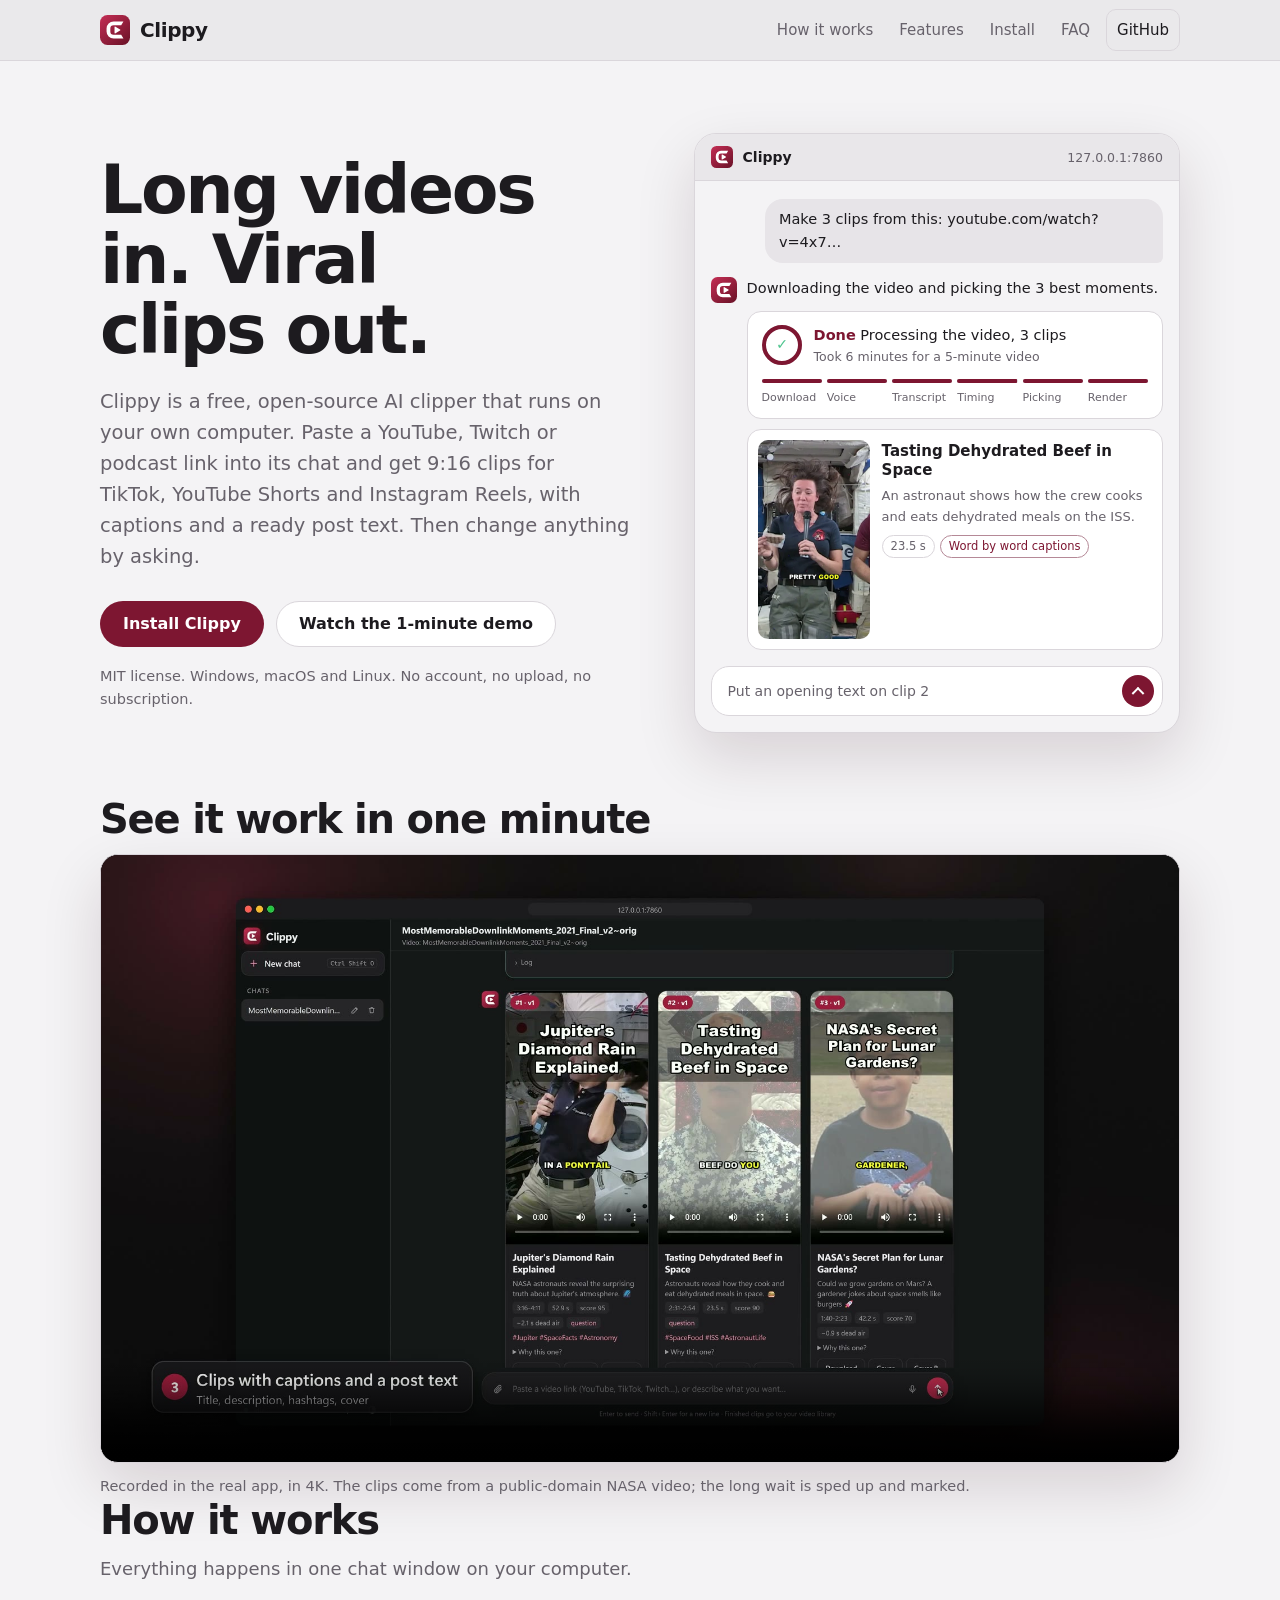
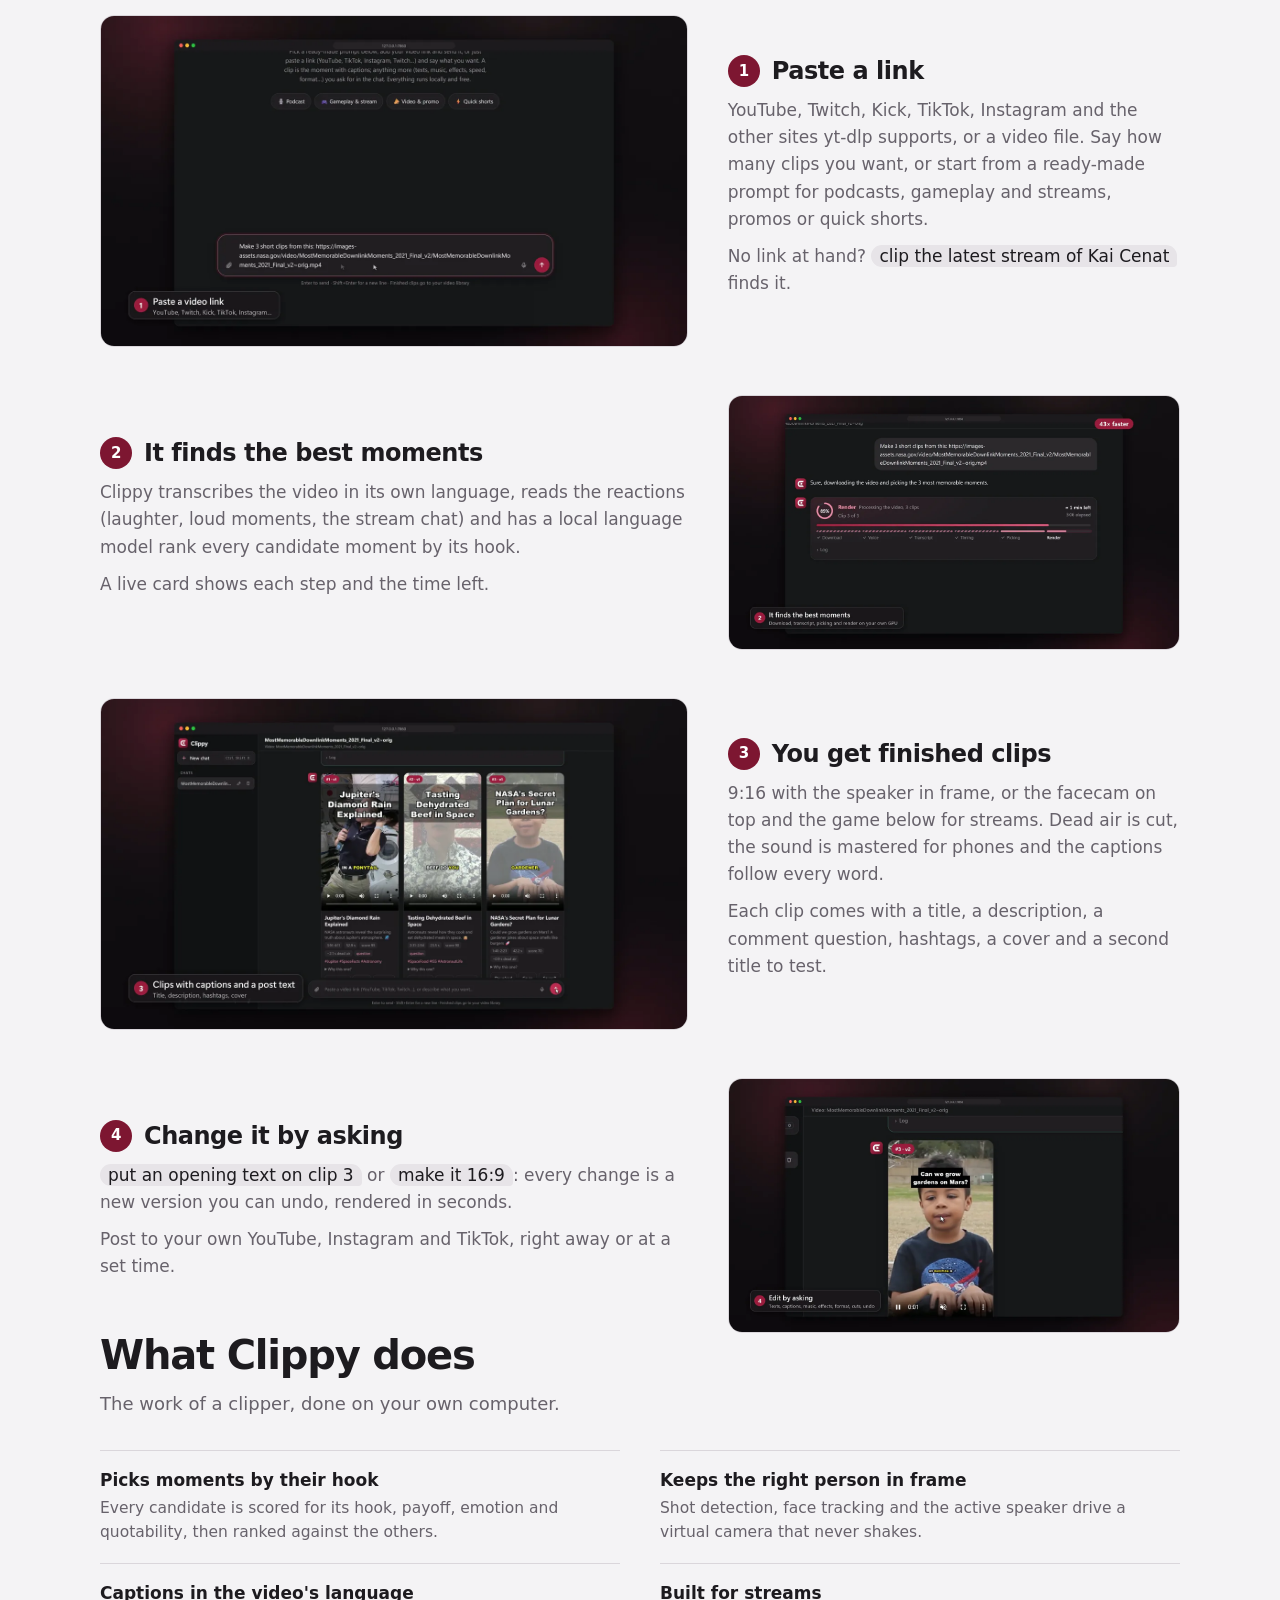
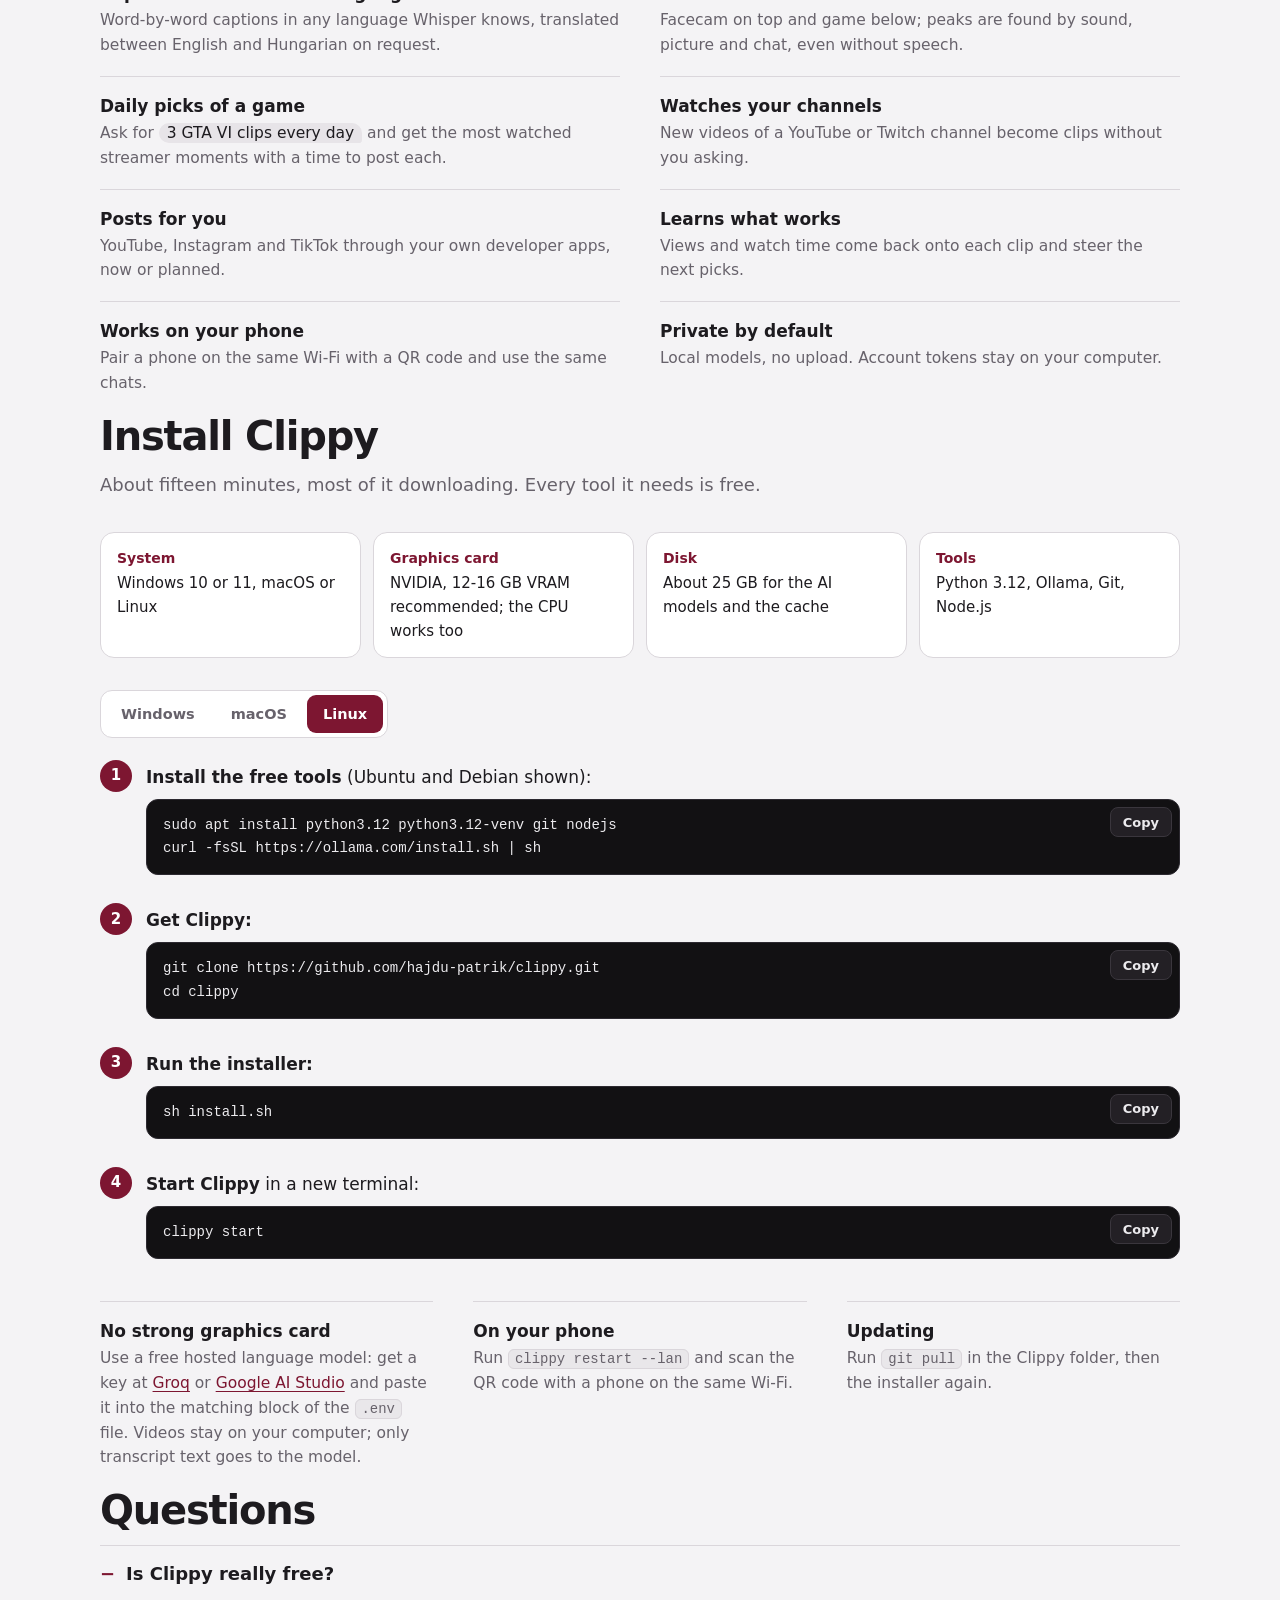
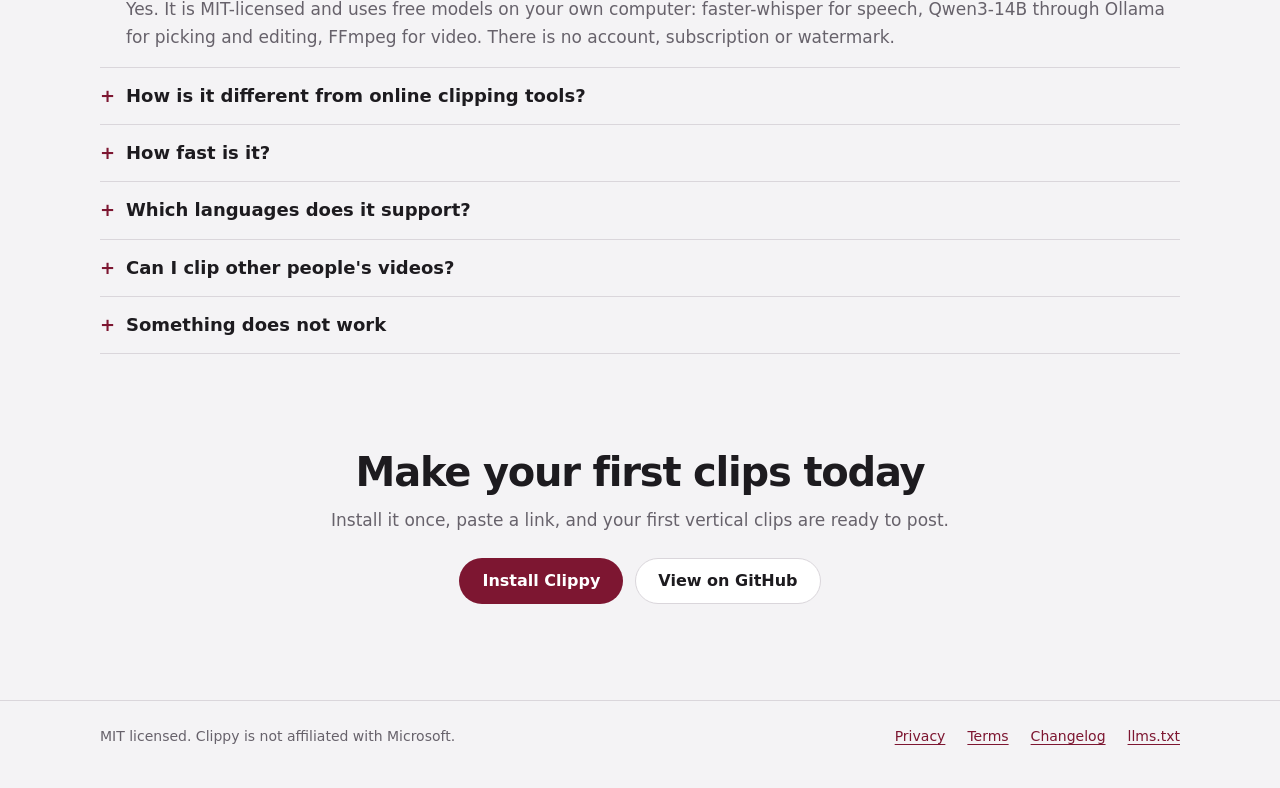
==== commit 0775096e: "A smoother 4K demo: eased scrolling, frames interpolated between captures, one entrance per message," ====
--- a/docs/index.html
+++ b/docs/index.html
@@ -6,8 +6,8 @@
   <title>Clippy: free, open-source AI clipper for TikTok, Shorts and Reels</title>
   <meta name="description" content="Clippy is a free, open-source AI clipper that runs on your own computer. Paste a YouTube, Twitch or podcast link into its chat and get vertical 9:16 clips with captions and a ready post text for TikTok, YouTube Shorts and Instagram Reels.">
   <meta name="robots" content="index, follow, max-image-preview:large, max-video-preview:-1">
-  <link rel="canonical" href="https://hajdu-patrik.github.io/clippy/">
-  <link rel="alternate" type="text/plain" title="llms.txt" href="https://hajdu-patrik.github.io/clippy/llms.txt">
+  <link rel="canonical" href="https://clippyai.vercel.app/">
+  <link rel="alternate" type="text/plain" title="llms.txt" href="https://clippyai.vercel.app/llms.txt">
   <meta name="theme-color" content="#18171a" media="(prefers-color-scheme: dark)">
   <meta name="theme-color" content="#f4f3f5" media="(prefers-color-scheme: light)">
   <meta name="color-scheme" content="dark light">
@@ -20,18 +20,18 @@
   <meta property="og:site_name" content="Clippy">
   <meta property="og:title" content="Clippy: free, open-source AI clipper for TikTok, Shorts and Reels">
   <meta property="og:description" content="Long videos in, vertical clips out. Captions, post texts and a chat editor, free and on your own computer.">
-  <meta property="og:url" content="https://hajdu-patrik.github.io/clippy/">
-  <meta property="og:image" content="https://hajdu-patrik.github.io/clippy/assets/og.png">
+  <meta property="og:url" content="https://clippyai.vercel.app/">
+  <meta property="og:image" content="https://clippyai.vercel.app/assets/og.png">
   <meta property="og:image:width" content="1200">
   <meta property="og:image:height" content="630">
   <meta property="og:image:alt" content="Clippy logo and a vertical clip with an animated caption">
-  <meta property="og:video" content="https://hajdu-patrik.github.io/clippy/assets/demo.mp4">
+  <meta property="og:video" content="https://clippyai.vercel.app/assets/demo.mp4">
   <meta property="og:video:type" content="video/mp4">
   <meta property="og:locale" content="en_US">
   <meta name="twitter:card" content="summary_large_image">
   <meta name="twitter:title" content="Clippy: free, open-source AI clipper">
   <meta name="twitter:description" content="Long videos in, vertical clips out. Free and on your own computer.">
-  <meta name="twitter:image" content="https://hajdu-patrik.github.io/clippy/assets/og.png">
+  <meta name="twitter:image" content="https://clippyai.vercel.app/assets/og.png">
 
   <script type="application/ld+json">
   {
@@ -39,7 +39,7 @@
     "@graph": [
       {
         "@type": "SoftwareApplication",
-        "@id": "https://hajdu-patrik.github.io/clippy/#app",
+        "@id": "https://clippyai.vercel.app/#app",
         "name": "Clippy",
         "description": "Clippy is a free, open-source AI clipper that runs on your own computer. It turns long videos, podcasts and streams into vertical 9:16 clips for TikTok, YouTube Shorts and Instagram Reels, with word-by-word captions, a speaker-tracking camera and a ready post text, and edits them on request in a chat.",
         "applicationCategory": "MultimediaApplication",
@@ -49,14 +49,14 @@
         "isAccessibleForFree": true,
         "offers": {"@type": "Offer", "price": "0", "priceCurrency": "USD"},
         "inLanguage": "en",
-        "url": "https://hajdu-patrik.github.io/clippy/",
+        "url": "https://clippyai.vercel.app/",
         "downloadUrl": "https://github.com/hajdu-patrik/clippy",
-        "installUrl": "https://hajdu-patrik.github.io/clippy/#install",
+        "installUrl": "https://clippyai.vercel.app/#install",
         "codeRepository": "https://github.com/hajdu-patrik/clippy",
         "softwareRequirements": "Python 3.12, Ollama, FFmpeg (bundled); NVIDIA GPU with 12-16 GB VRAM recommended",
-        "image": "https://hajdu-patrik.github.io/clippy/assets/og.png",
-        "screenshot": "https://hajdu-patrik.github.io/clippy/assets/step-clips.webp",
-        "video": {"@id": "https://hajdu-patrik.github.io/clippy/#demo"},
+        "image": "https://clippyai.vercel.app/assets/og.png",
+        "screenshot": "https://clippyai.vercel.app/assets/step-clips.webp",
+        "video": {"@id": "https://clippyai.vercel.app/#demo"},
         "featureList": [
           "Picks the moments with the strongest hooks with a local language model (Qwen3-14B through Ollama)",
           "Vertical 9:16 framing with face tracking and an active-speaker camera; facecam on top and game below for streams",
@@ -71,17 +71,17 @@
       },
       {
         "@type": "VideoObject",
-        "@id": "https://hajdu-patrik.github.io/clippy/#demo",
+        "@id": "https://clippyai.vercel.app/#demo",
         "name": "Clippy in one minute",
         "description": "A video link goes into the Clippy chat, Clippy makes three captioned vertical clips, then edits one on request.",
-        "contentUrl": "https://hajdu-patrik.github.io/clippy/assets/demo.mp4",
-        "thumbnailUrl": "https://hajdu-patrik.github.io/clippy/assets/demo-poster.jpg",
+        "contentUrl": "https://clippyai.vercel.app/assets/demo.mp4",
+        "thumbnailUrl": "https://clippyai.vercel.app/assets/demo-poster.jpg",
         "uploadDate": "2026-11-16",
         "duration": "PT1M1S"
       },
       {
         "@type": "HowTo",
-        "@id": "https://hajdu-patrik.github.io/clippy/#install",
+        "@id": "https://clippyai.vercel.app/#install",
         "name": "Install Clippy on Windows",
         "totalTime": "PT15M",
         "tool": [{"@type": "HowToTool", "name": "Python 3.12"}, {"@type": "HowToTool", "name": "Ollama"},
@@ -95,7 +95,7 @@
       },
       {
         "@type": "FAQPage",
-        "@id": "https://hajdu-patrik.github.io/clippy/#faq",
+        "@id": "https://clippyai.vercel.app/#faq",
         "mainEntity": [
           {"@type": "Question", "name": "What is Clippy?",
            "acceptedAnswer": {"@type": "Answer", "text": "Clippy is a free, open-source AI clipper that runs on your own computer. You paste a video link into its chat and it returns vertical 9:16 clips for TikTok, YouTube Shorts and Instagram Reels with captions and a ready post text."}},
@@ -362,9 +362,9 @@
             <div class="clip surface">
               <img src="assets/clip-frame.webp" alt="" width="360" height="640">
               <div>
-                <h3>Floating and Fun: What's It Like in Space?</h3>
-                <p>Why astronauts say space is fun: floating, upside down, with the crew.</p>
-                <div class="facts"><span>19.1 s</span><span class="hot">2.3 s dead air cut</span></div>
+                <h3>Tasting Dehydrated Beef in Space</h3>
+                <p>An astronaut shows how the crew cooks and eats dehydrated meals on the ISS.</p>
+                <div class="facts"><span>23.5 s</span><span class="hot">Word by word captions</span></div>
               </div>
             </div>
           </div>
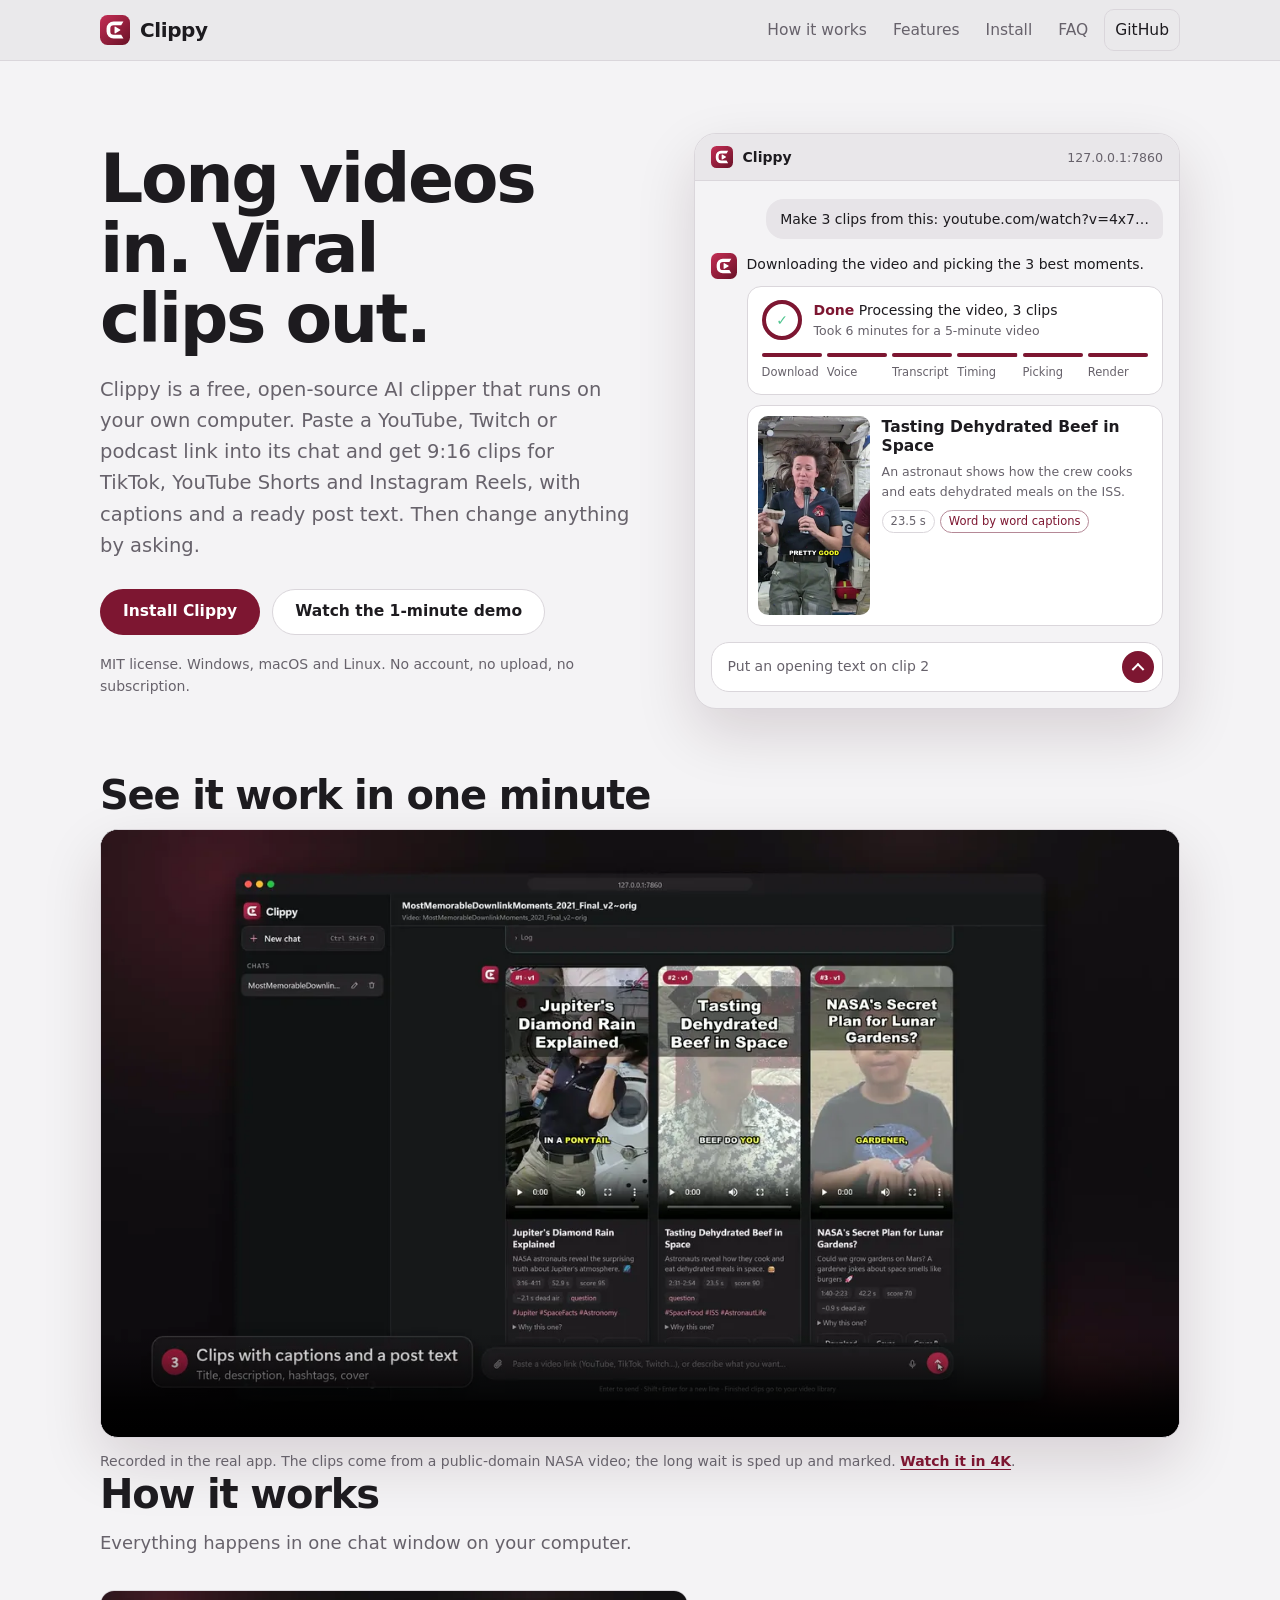
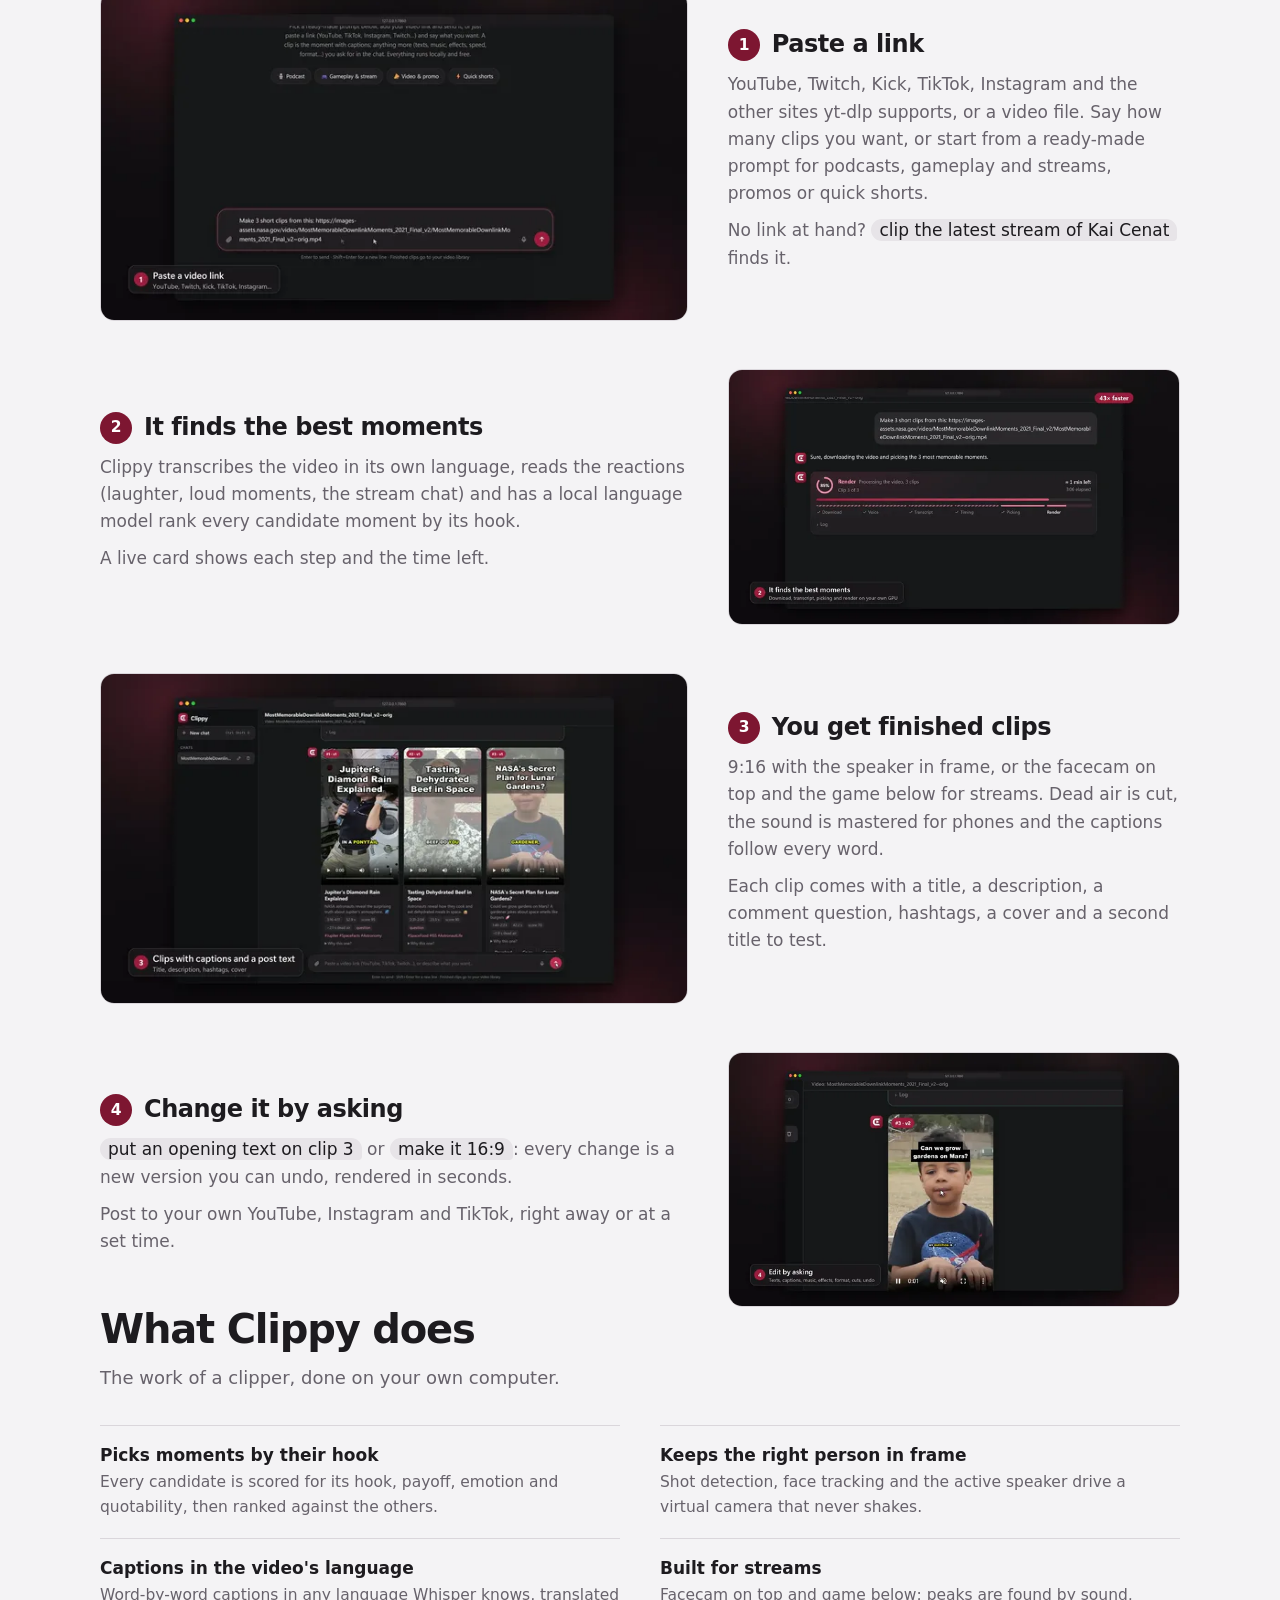
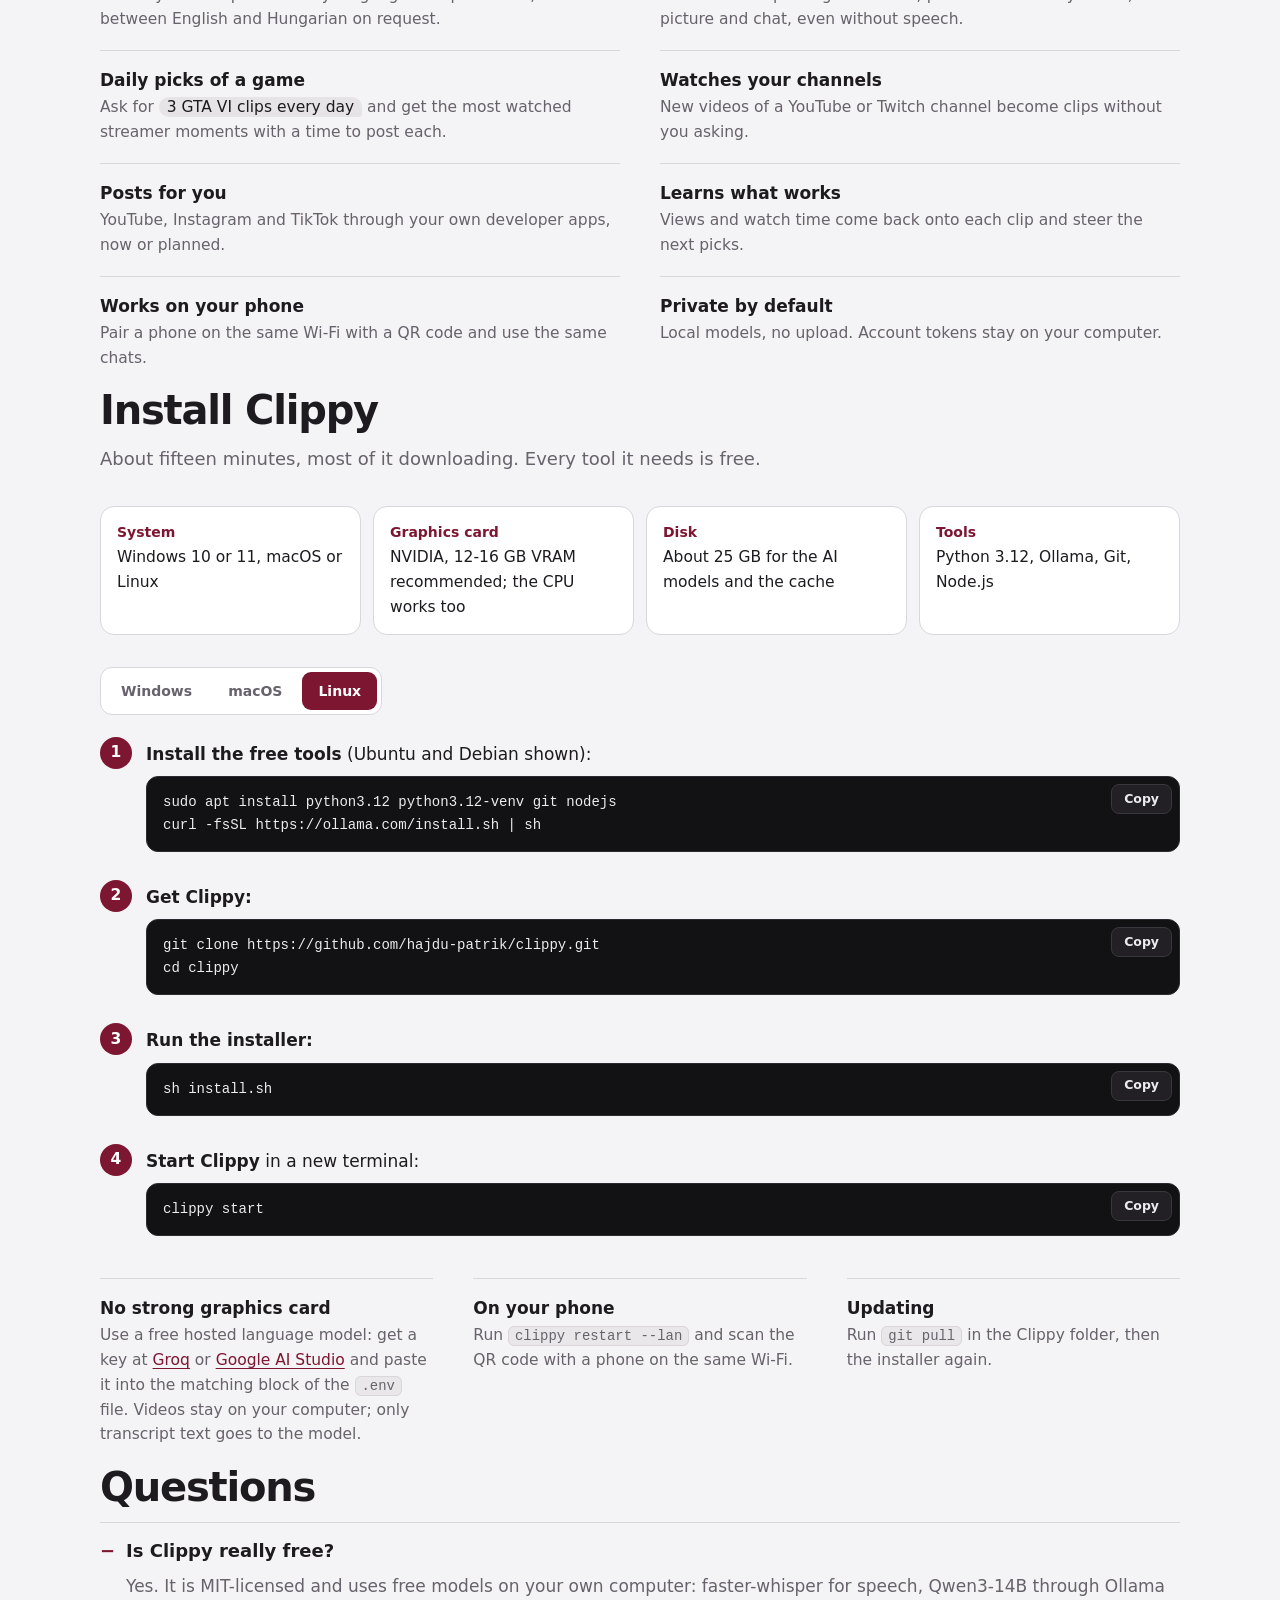
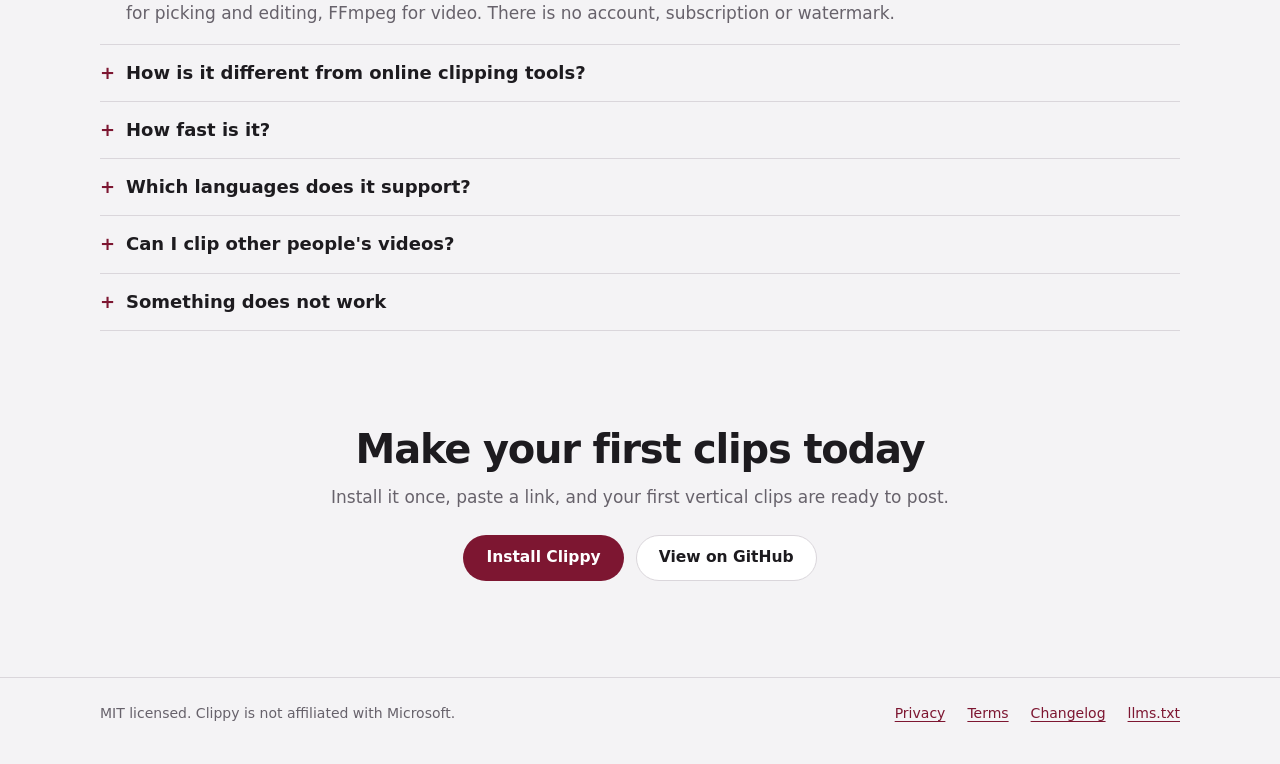
==== commit e2b9a564: "Faster, livelier project page: a 1080p demo that loads on play (4K behind a link), a WebP poster, ha" ====
--- a/docs/index.html
+++ b/docs/index.html
@@ -14,7 +14,7 @@
   <link rel="icon" href="assets/favicon.ico" sizes="16x16 32x32 48x48">
   <link rel="icon" type="image/svg+xml" href="assets/mark.svg">
   <link rel="apple-touch-icon" href="assets/apple-touch-icon.png">
-  <link rel="preload" as="image" href="assets/clip-frame.webp" type="image/webp">
+  <link rel="preload" as="image" href="assets/clip-frame.webp" type="image/webp" fetchpriority="high">
 
   <meta property="og:type" content="website">
   <meta property="og:site_name" content="Clippy">
@@ -114,206 +114,7 @@
     ]
   }
   </script>
-  <style>
-    :root {
-      --wine-900: #3d0a17; --wine-700: #7d1631; --wine-600: #9e1d3e; --wine-500: #bf2c52; --wine-300: #eb8da6;
-      --bg: #18171a; --bg-elev: #211f23; --side: #121113; --text: #ecebee; --muted: #9d99a2; --border: #322f35;
-      --user: #2b282e; --card: #1f1d21; --code: #121113; --ok: #4fc58f;
-      --accent: var(--wine-600); --accent-hover: var(--wine-500); --accent-text: var(--wine-300);
-      --accent-soft: color-mix(in srgb, var(--wine-500) 16%, transparent);
-      --shadow: 0 24px 60px rgba(0, 0, 0, .45); --radius: 16px;
-      --ease: cubic-bezier(.2, .8, .2, 1);
-      --font: "Segoe UI Variable Text", "Segoe UI", system-ui, -apple-system, Roboto, sans-serif;
-      --display: "Segoe UI Variable Display", "Segoe UI", system-ui, -apple-system, Roboto, sans-serif;
-      --mono: "Cascadia Mono", Consolas, ui-monospace, SFMono-Regular, Menlo, monospace;
-    }
-    @media (prefers-color-scheme: light) {
-      :root {
-        --bg: #f4f3f5; --bg-elev: #ffffff; --side: #e9e7ea; --text: #1d1b1f; --muted: #67626b; --border: #dad6db;
-        --user: #e7e4e8; --card: #ffffff; --accent: var(--wine-700); --accent-hover: var(--wine-600);
-        --accent-text: var(--wine-700); --accent-soft: color-mix(in srgb, var(--wine-600) 10%, transparent);
-        --shadow: 0 24px 60px rgba(40, 10, 20, .14);
-      }
-    }
-    *, *::before, *::after { box-sizing: border-box; }
-    html { scroll-behavior: smooth; scroll-padding-top: 80px; -webkit-text-size-adjust: 100%; }
-    body { margin: 0; background: var(--bg); color: var(--text); font: 17px/1.6 var(--font); -webkit-font-smoothing: antialiased; }
-    img, video { display: block; max-width: 100%; height: auto; }
-    a { color: var(--accent-text); text-underline-offset: 3px; }
-    :focus-visible { outline: 2px solid var(--accent-text); outline-offset: 3px; border-radius: 6px; }
-    code { font: .9em var(--mono); background: var(--side); border: 1px solid var(--border); border-radius: 6px; padding: 1px 6px; }
-    .skip { position: absolute; left: 16px; top: -48px; background: var(--accent); color: #fff; padding: 10px 16px;
-      border-radius: 10px; z-index: 20; text-decoration: none; }
-    .skip:focus { top: 12px; }
-    .wrap { width: min(1120px, 100%); margin: 0 auto; padding: 0 20px; }
-
-    .bar { position: sticky; top: 0; z-index: 10; background: color-mix(in srgb, var(--side) 88%, transparent);
-      backdrop-filter: blur(12px); border-bottom: 1px solid var(--border); }
-    .bar .wrap { display: flex; align-items: center; gap: 16px; min-height: 60px; }
-    .brand { display: flex; align-items: center; gap: 10px; color: var(--text); text-decoration: none;
-      font: 700 20px/1 var(--display); letter-spacing: -.02em; }
-    .brand img { width: 30px; height: 30px; }
-    .bar nav { margin-left: auto; display: flex; align-items: center; gap: 6px; font-size: 15px; }
-    .bar nav a { color: var(--muted); text-decoration: none; padding: 8px 10px; border-radius: 10px; }
-    .bar nav a:hover { color: var(--text); background: var(--bg-elev); }
-    .bar nav .gh { color: var(--text); border: 1px solid var(--border); }
-
-    .btn { display: inline-flex; align-items: center; justify-content: center; min-height: 46px; padding: 0 22px;
-      border-radius: 999px; font: 650 16px/1 var(--font); text-decoration: none; border: 1px solid transparent;
-      transition: background .2s var(--ease); }
-    .btn.primary { background: var(--accent); color: #fff; }
-    .btn.primary:hover { background: var(--accent-hover); }
-    .btn.ghost { color: var(--text); border-color: var(--border); background: var(--bg-elev); }
-    .btn.ghost:hover { border-color: var(--accent-text); }
-    .surface { border: 1px solid var(--border); background: var(--bg-elev); border-radius: 14px; }
-    .num::before { content: counter(step); display: inline-grid; place-items: center; width: 32px; height: 32px;
-      border-radius: 50%; background: var(--accent); color: #fff; font: 700 15px/1 var(--display); }
-
-    .hero { display: grid; grid-template-columns: 1.05fr .95fr; gap: 56px; align-items: center; padding: 72px 20px 64px; }
-    h1 { font: 700 clamp(40px, 6vw, 68px)/1.03 var(--display); letter-spacing: -.035em; margin: 0 0 20px; text-wrap: balance; }
-    .lead { font-size: clamp(17px, 1.9vw, 19.5px); color: var(--muted); margin: 0 0 28px; max-width: 34em; text-wrap: pretty; }
-    .ctas { display: flex; flex-wrap: wrap; gap: 12px; }
-    .fine { color: var(--muted); font-size: 14.5px; margin: 18px 0 0; }
-
-    .window { background: var(--bg); border: 1px solid var(--border); border-radius: 22px; box-shadow: var(--shadow);
-      overflow: hidden; }
-    .window-top { display: flex; align-items: center; gap: 10px; padding: 12px 16px; border-bottom: 1px solid var(--border);
-      background: var(--side); font: 650 14px/1.2 var(--display); }
-    .window-top img { width: 22px; height: 22px; }
-    .window-top span { color: var(--muted); font: 400 12.5px/1.2 var(--font); margin-left: auto; }
-    .thread { padding: 18px 16px 8px; display: grid; gap: 14px; font-size: 14.5px; }
-    .bubble { justify-self: end; background: var(--user); border-radius: 18px 18px 6px 18px; padding: 9px 14px;
-      max-width: 88%; overflow-wrap: anywhere; }
-    .said { display: flex; gap: 10px; align-items: flex-start; }
-    .said > img { width: 26px; height: 26px; flex: 0 0 26px; }
-    .said > div { min-width: 0; flex: 1; display: grid; gap: 10px; }
-    .said p { margin: 0; }
-    .prog { padding: 12px 14px; }
-    .prog-head { display: flex; align-items: center; gap: 12px; }
-    .ring { position: relative; width: 40px; height: 40px; flex: 0 0 40px; }
-    .ring svg { width: 40px; height: 40px; transform: rotate(-90deg); }
-    .ring circle { fill: none; stroke-width: 4; }
-    .ring .track { stroke: var(--border); }
-    .ring .fill { stroke: var(--accent-text); stroke-linecap: round; stroke-dasharray: 113.1; stroke-dashoffset: 0;
-      animation: ring 2.6s var(--ease) .3s both; }
-    .ring .tick { position: absolute; inset: 0; display: grid; place-items: center; color: var(--ok); font-weight: 700;
-      animation: show .3s ease 2.9s both; }
-    .prog-title { min-width: 0; }
-    .prog-title b { color: var(--accent-text); font-weight: 650; }
-    .prog-title small { display: block; color: var(--muted); font-size: 12.5px; }
-    .segs { display: grid; grid-template-columns: repeat(6, 1fr); gap: 5px; margin-top: 12px; }
-    .segs i { height: 4px; border-radius: 4px; background: var(--border); position: relative; overflow: hidden; }
-    .segs i::after { content: ""; position: absolute; inset: 0; background: var(--accent-text); transform-origin: left;
-      animation: fillx .42s var(--ease) both; }
-    .segs i:nth-child(1)::after { animation-delay: .3s; } .segs i:nth-child(2)::after { animation-delay: .72s; }
-    .segs i:nth-child(3)::after { animation-delay: 1.14s; } .segs i:nth-child(4)::after { animation-delay: 1.56s; }
-    .segs i:nth-child(5)::after { animation-delay: 1.98s; } .segs i:nth-child(6)::after { animation-delay: 2.4s; }
-    .segnames { display: grid; grid-template-columns: repeat(6, 1fr); gap: 5px; margin-top: 6px; color: var(--muted);
-      font-size: 11px; }
-    .segnames span { overflow: hidden; text-overflow: ellipsis; white-space: nowrap; }
-    .clip { display: grid; grid-template-columns: 112px 1fr; gap: 12px; padding: 10px; animation: rise .5s var(--ease) 3s both; }
-    .clip img { width: 112px; aspect-ratio: 9 / 16; object-fit: cover; border-radius: 10px; }
-    .clip h3 { font: 700 15px/1.25 var(--display); margin: 2px 0 6px; }
-    .clip p { color: var(--muted); font-size: 13px; margin: 0 0 8px; }
-    .facts { display: flex; flex-wrap: wrap; gap: 5px; }
-    .facts span { border: 1px solid var(--border); border-radius: 999px; padding: 1px 8px; font-size: 11.5px; color: var(--muted); }
-    .facts .hot { color: var(--accent-text); border-color: color-mix(in srgb, var(--accent-text) 40%, var(--border)); }
-    .composer { margin: 8px 16px 16px; display: flex; align-items: center; gap: 10px; border-radius: 18px;
-      padding: 8px 8px 8px 16px; color: var(--muted); font-size: 14px; }
-    .composer span { flex: 1; min-width: 0; overflow: hidden; text-overflow: ellipsis; white-space: nowrap; }
-    .composer i { width: 32px; height: 32px; border-radius: 50%; background: var(--accent); flex: 0 0 32px; position: relative; }
-    .composer i::before { content: ""; position: absolute; left: 50%; top: 50%; width: 9px; height: 9px;
-      border-left: 2px solid #fff; border-top: 2px solid #fff; transform: translate(-50%, -25%) rotate(45deg); }
-    @keyframes ring { from { stroke-dashoffset: 113.1; } }
-    @keyframes fillx { from { transform: scaleX(0); } }
-    @keyframes show { from { opacity: 0; } }
-    @keyframes rise { from { opacity: 0; transform: translateY(10px); } }
-
-    section { padding: 72px 0 0; }
-    h2 { font: 700 clamp(28px, 4vw, 40px)/1.12 var(--display); letter-spacing: -.03em; margin: 0 0 12px; text-wrap: balance; }
-    .intro { color: var(--muted); font-size: 18px; margin: 0 0 32px; }
-    .demo video { width: 100%; border-radius: 18px; border: 1px solid var(--border); background: #000; box-shadow: var(--shadow); }
-    .demo p { color: var(--muted); font-size: 14.5px; margin: 12px 0 0; }
-
-    .steps { list-style: none; counter-reset: step; margin: 0; padding: 0; display: grid; gap: 48px; }
-    .steps li { counter-increment: step; display: grid; grid-template-columns: 1.3fr 1fr; gap: 40px; align-items: center; }
-    .steps li:nth-child(even) img { order: 2; }
-    .steps img { width: 100%; border-radius: 14px; border: 1px solid var(--border); }
-    .steps h3 { font: 700 24px/1.2 var(--display); letter-spacing: -.02em; margin: 0 0 10px; }
-    .steps h3::before { margin-right: 12px; vertical-align: 3px; }
-    .steps p { color: var(--muted); margin: 0 0 10px; }
-    .ask { color: var(--text); background: var(--user); border-radius: 12px 12px 4px 12px; padding: 1px 8px; white-space: nowrap; }
-
-    .rows { --cols: 2; display: grid; grid-template-columns: repeat(var(--cols), minmax(0, 1fr)); gap: 0 40px; margin: 0; }
-    .rows-3 { --cols: 3; margin-top: 36px; }
-    .rows div { padding: 18px 0; border-top: 1px solid var(--border); }
-    .rows dt { font: 650 17px/1.3 var(--display); margin: 0 0 4px; }
-    .rows dd { margin: 0; color: var(--muted); font-size: 15.5px; }
-
-    .needs { display: grid; grid-template-columns: repeat(4, 1fr); gap: 12px; margin: 0 0 32px; }
-    .needs div { padding: 14px 16px; }
-    .needs dt { color: var(--accent-text); font-size: 14px; font-weight: 650; margin-bottom: 2px; }
-    .needs dd { margin: 0; font-size: 15px; }
-    .tabs { display: inline-flex; gap: 4px; padding: 4px; border-radius: 12px; margin: 0 0 22px; }
-    .tabs button { border: 0; background: transparent; color: var(--muted); font: 650 14.5px/1 var(--font);
-      min-height: 38px; padding: 0 16px; border-radius: 9px; cursor: pointer; }
-    .tabs button[aria-selected="true"] { background: var(--accent); color: #fff; }
-    .os ol { list-style: none; counter-reset: step; margin: 0; padding: 0; display: grid; gap: 22px; }
-    .os li { counter-increment: step; display: grid; grid-template-columns: 32px minmax(0, 1fr); gap: 14px; }
-    .os li > div { min-width: 0; }
-    .os p { margin: 4px 0 8px; }
-    .os small { color: var(--muted); font-size: 14px; }
-    .cmd { position: relative; margin: 0 0 6px; }
-    .cmd pre { margin: 0; background: var(--code); color: #ecebee; border: 1px solid #2c2930; border-radius: 12px;
-      padding: 14px 84px 14px 16px; overflow-x: auto; font: 14px/1.65 var(--mono); }
-    .cmd pre code { background: none; border: 0; padding: 0; font: inherit; color: inherit; }
-    .cmd button { position: absolute; top: 8px; right: 8px; min-height: 30px; border: 1px solid #3a363d; background: #232025;
-      color: #ecebee; border-radius: 8px; padding: 0 12px; font: 600 13px/1 var(--font); cursor: pointer; }
-    .cmd button.done { background: var(--wine-600); border-color: var(--wine-600); }
-
-    details { border-top: 1px solid var(--border); padding: 16px 0; }
-    details:last-of-type { border-bottom: 1px solid var(--border); }
-    summary { cursor: pointer; font: 650 18px/1.35 var(--display); list-style: none; display: flex; gap: 12px; }
-    summary::-webkit-details-marker { display: none; }
-    summary::before { content: "+"; color: var(--accent-text); font-weight: 700; width: 14px; flex: 0 0 14px; }
-    details[open] summary::before { content: "\2212"; }
-    details p { color: var(--muted); margin: 10px 0 0 26px; }
-
-    .end { text-align: center; padding: 96px 20px 24px; }
-    .end p { color: var(--muted); margin: 0 0 24px; }
-    .end .ctas { justify-content: center; }
-    footer { border-top: 1px solid var(--border); margin-top: 72px; padding: 24px 0 40px; color: var(--muted); font-size: 14px; }
-    footer .wrap { display: flex; flex-wrap: wrap; gap: 10px 22px; align-items: center; }
-    footer span { margin-right: auto; }
-
-    @media (max-width: 960px) {
-      .hero { grid-template-columns: 1fr; gap: 40px; padding-top: 48px; }
-      .steps li { grid-template-columns: 1fr; gap: 18px; }
-      .steps li:nth-child(even) img { order: 0; }
-      .needs { grid-template-columns: 1fr 1fr; }
-      .rows-3 { --cols: 1; }
-    }
-    @media (max-width: 640px) {
-      .bar nav .wide { display: none; }
-      .rows { --cols: 1; }
-      .needs { grid-template-columns: 1fr; }
-      section { padding-top: 56px; }
-      .ctas .btn { flex: 1 1 auto; }
-      .cmd pre { padding: 46px 14px 14px; }
-    }
-    @media (max-width: 380px) {
-      body { font-size: 16px; }
-      .wrap, .hero { padding-left: 14px; padding-right: 14px; }
-      .clip { grid-template-columns: 84px 1fr; }
-      .clip img { width: 84px; }
-      .segnames { display: none; }
-      .os li { grid-template-columns: minmax(0, 1fr); gap: 8px; }
-    }
-    @media (prefers-reduced-motion: reduce) {
-      html { scroll-behavior: auto; }
-      *, *::before, *::after { animation: none !important; transition: none !important; }
-    }
-  </style>
+  <link rel="stylesheet" href="assets/site.css?v=230ed9d232">
 </head>
 <body>
 <a class="skip" href="#main">Skip to content</a>
@@ -360,7 +161,7 @@
               <div class="segnames"><span>Download</span><span>Voice</span><span>Transcript</span><span>Timing</span><span>Picking</span><span>Render</span></div>
             </div>
             <div class="clip surface">
-              <img src="assets/clip-frame.webp" alt="" width="360" height="640">
+              <img src="assets/clip-frame.webp" alt="" width="360" height="640" fetchpriority="high" decoding="async">
               <div>
                 <h3>Tasting Dehydrated Beef in Space</h3>
                 <p>An astronaut shows how the crew cooks and eats dehydrated meals on the ISS.</p>
@@ -376,33 +177,33 @@
 
   <section id="demo" class="wrap demo">
     <h2>See it work in one minute</h2>
-    <video poster="assets/demo-poster.jpg" controls playsinline preload="metadata" width="3840" height="2160"
+    <video poster="assets/demo-poster.webp" controls playsinline preload="none" width="1920" height="1080"
       aria-label="One-minute demo: a video link goes into the chat, Clippy makes three captioned vertical clips, then edits one on request">
-      <source src="assets/demo.mp4" type="video/mp4">
+      <source src="assets/demo-1080.mp4" type="video/mp4">
     </video>
-    <p>Recorded in the real app, in 4K. The clips come from a public-domain NASA video; the long wait is sped up and marked.</p>
+    <p>Recorded in the real app. The clips come from a public-domain NASA video; the long wait is sped up and marked. <a class="hq" href="assets/demo.mp4">Watch it in 4K</a>.</p>
   </section>
 
   <section id="how" class="wrap">
     <h2>How it works</h2>
     <p class="intro">Everything happens in one chat window on your computer.</p>
     <ol class="steps">
-      <li><img src="assets/step-paste.webp" alt="The Clippy chat with a video link typed into the message box" width="1280" height="720" loading="lazy">
+      <li><img src="assets/step-paste.webp" srcset="assets/step-paste-640.webp 640w, assets/step-paste.webp 1280w" sizes="(max-width: 960px) 100vw, 620px" alt="The Clippy chat with a video link typed into the message box" width="1280" height="720" loading="lazy" decoding="async">
         <div><h3 class="num">Paste a link</h3>
           <p>YouTube, Twitch, Kick, TikTok, Instagram and the other sites yt-dlp supports, or a video file. Say how many
             clips you want, or start from a ready-made prompt for podcasts, gameplay and streams, promos or quick shorts.</p>
           <p>No link at hand? <span class="ask">clip the latest stream of Kai Cenat</span> finds it.</p></div></li>
-      <li><img src="assets/step-progress.webp" alt="The live progress card stepping through download, voice, transcript, timing, picking and render" width="1280" height="720" loading="lazy">
+      <li><img src="assets/step-progress.webp" srcset="assets/step-progress-640.webp 640w, assets/step-progress.webp 1280w" sizes="(max-width: 960px) 100vw, 620px" alt="The live progress card stepping through download, voice, transcript, timing, picking and render" width="1280" height="720" loading="lazy" decoding="async">
         <div><h3 class="num">It finds the best moments</h3>
           <p>Clippy transcribes the video in its own language, reads the reactions (laughter, loud moments, the stream
             chat) and has a local language model rank every candidate moment by its hook.</p>
           <p>A live card shows each step and the time left.</p></div></li>
-      <li><img src="assets/step-clips.webp" alt="Finished vertical clips with captions shown as cards in the chat" width="1280" height="720" loading="lazy">
+      <li><img src="assets/step-clips.webp" srcset="assets/step-clips-640.webp 640w, assets/step-clips.webp 1280w" sizes="(max-width: 960px) 100vw, 620px" alt="Finished vertical clips with captions shown as cards in the chat" width="1280" height="720" loading="lazy" decoding="async">
         <div><h3 class="num">You get finished clips</h3>
           <p>9:16 with the speaker in frame, or the facecam on top and the game below for streams. Dead air is cut, the
             sound is mastered for phones and the captions follow every word.</p>
           <p>Each clip comes with a title, a description, a comment question, hashtags, a cover and a second title to test.</p></div></li>
-      <li><img src="assets/step-edit.webp" alt="A new version of a clip with an opening text, made from a chat request" width="1280" height="720" loading="lazy">
+      <li><img src="assets/step-edit.webp" srcset="assets/step-edit-640.webp 640w, assets/step-edit.webp 1280w" sizes="(max-width: 960px) 100vw, 620px" alt="A new version of a clip with an opening text, made from a chat request" width="1280" height="720" loading="lazy" decoding="async">
         <div><h3 class="num">Change it by asking</h3>
           <p><span class="ask">put an opening text on clip 3</span> or <span class="ask">make it 16:9</span>: every
             change is a new version you can undo, rendered in seconds.</p>
@@ -525,6 +326,6 @@
     <a href="https://github.com/hajdu-patrik/clippy/blob/main/CHANGELOG.md">Changelog</a><a href="llms.txt">llms.txt</a>
   </div>
 </footer>
-<script src="assets/site.js" defer></script>
+<script src="assets/site.js?v=6db800daef" defer></script>
 </body>
 </html>
--- a/docs/assets/site.css
+++ b/docs/assets/site.css
@@ -0,0 +1,223 @@
+:root {
+  --wine-900: #3d0a17; --wine-700: #7d1631; --wine-600: #9e1d3e; --wine-500: #bf2c52; --wine-300: #eb8da6;
+  --bg: #18171a; --bg-elev: #211f23; --side: #121113; --text: #ecebee; --muted: #9d99a2; --border: #322f35;
+  --user: #2b282e; --card: #1f1d21; --code: #121113; --ok: #4fc58f;
+  --accent: var(--wine-600); --accent-hover: var(--wine-500); --accent-text: var(--wine-300);
+  --accent-soft: color-mix(in srgb, var(--wine-500) 16%, transparent);
+  --shadow: 0 24px 60px rgba(0, 0, 0, .45); --radius: 16px;
+  --ease: cubic-bezier(.2, .8, .2, 1);
+  --font: "Segoe UI Variable Text", "Segoe UI", system-ui, -apple-system, Roboto, sans-serif;
+  --display: "Segoe UI Variable Display", "Segoe UI", system-ui, -apple-system, Roboto, sans-serif;
+  --fs-2xs: 11.5px; --fs-xs: 12.5px; --fs-sm: 14px; --fs-md: 15.5px; --fs-base: 17px; --fs-lg: 18px;
+  --fs-xl: 20px; --fs-2xl: 24px; --fs-lead: clamp(17px, 1.9vw, 19.5px);
+  --fs-h1: clamp(40px, 6vw, 68px); --fs-h2: clamp(28px, 4vw, 40px); --fs-h1-doc: clamp(30px, 5vw, 42px);
+  --mono: "Cascadia Mono", Consolas, ui-monospace, SFMono-Regular, Menlo, monospace;
+}
+@media (prefers-color-scheme: light) {
+  :root {
+    --bg: #f4f3f5; --bg-elev: #ffffff; --side: #e9e7ea; --text: #1d1b1f; --muted: #67626b; --border: #dad6db;
+    --user: #e7e4e8; --card: #ffffff; --accent: var(--wine-700); --accent-hover: var(--wine-600);
+    --accent-text: var(--wine-700); --accent-soft: color-mix(in srgb, var(--wine-600) 10%, transparent);
+    --shadow: 0 24px 60px rgba(40, 10, 20, .14);
+  }
+}
+*, *::before, *::after { box-sizing: border-box; }
+html { scroll-behavior: smooth; scroll-padding-top: 80px; -webkit-text-size-adjust: 100%; }
+body { margin: 0; background: var(--bg); color: var(--text); font: var(--fs-base)/1.6 var(--font); -webkit-font-smoothing: antialiased; }
+img, video { display: block; max-width: 100%; height: auto; }
+a { color: var(--accent-text); text-underline-offset: 3px; }
+:focus-visible { outline: 2px solid var(--accent-text); outline-offset: 3px; border-radius: 6px; }
+code { font: .9em var(--mono); background: var(--side); border: 1px solid var(--border); border-radius: 6px; padding: 1px 6px; }
+.skip { position: absolute; left: 16px; top: -48px; background: var(--accent); color: #fff; padding: 10px 16px;
+  border-radius: 10px; z-index: 20; text-decoration: none; }
+.skip:focus { top: 12px; }
+.wrap { width: min(1120px, 100%); margin: 0 auto; padding: 0 20px; }
+
+.bar { position: sticky; top: 0; z-index: 10; background: color-mix(in srgb, var(--side) 88%, transparent);
+  backdrop-filter: blur(12px); border-bottom: 1px solid var(--border); }
+.bar .wrap { display: flex; align-items: center; gap: 16px; min-height: 60px; }
+.brand { display: flex; align-items: center; gap: 10px; color: var(--text); text-decoration: none;
+  font: 700 var(--fs-xl)/1 var(--display); letter-spacing: -.02em; }
+.brand img { width: 30px; height: 30px; }
+.bar nav { margin-left: auto; display: flex; align-items: center; gap: 6px; font-size: var(--fs-md); }
+.bar nav a { color: var(--muted); text-decoration: none; padding: 8px 10px; border-radius: 10px; }
+.bar nav a:hover { color: var(--text); background: var(--bg-elev); }
+.bar nav .gh { color: var(--text); border: 1px solid var(--border); }
+
+.btn { display: inline-flex; align-items: center; justify-content: center; min-height: 46px; padding: 0 22px;
+  border-radius: 999px; font: 650 var(--fs-md)/1 var(--font); text-decoration: none; border: 1px solid transparent;
+  transition: background .2s var(--ease); }
+.btn.primary { background: var(--accent); color: #fff; }
+.btn.primary:hover { background: var(--accent-hover); }
+.btn.ghost { color: var(--text); border-color: var(--border); background: var(--bg-elev); }
+.btn.ghost:hover { border-color: var(--accent-text); }
+.surface { border: 1px solid var(--border); background: var(--bg-elev); border-radius: 14px; }
+.num::before { content: counter(step); display: inline-grid; place-items: center; width: 32px; height: 32px;
+  border-radius: 50%; background: var(--accent); color: #fff; font: 700 var(--fs-md)/1 var(--display); }
+
+.hero { display: grid; grid-template-columns: 1.05fr .95fr; gap: 56px; align-items: center; padding: 72px 20px 64px; }
+h1 { font: 700 var(--fs-h1)/1.03 var(--display); letter-spacing: -.035em; margin: 0 0 20px; text-wrap: balance; }
+.lead { font-size: var(--fs-lead); color: var(--muted); margin: 0 0 28px; max-width: 34em; text-wrap: pretty; }
+.ctas { display: flex; flex-wrap: wrap; gap: 12px; }
+.fine { color: var(--muted); font-size: var(--fs-sm); margin: 18px 0 0; }
+
+.window { background: var(--bg); border: 1px solid var(--border); border-radius: 22px; box-shadow: var(--shadow);
+  overflow: hidden; }
+.window-top { display: flex; align-items: center; gap: 10px; padding: 12px 16px; border-bottom: 1px solid var(--border);
+  background: var(--side); font: 650 var(--fs-sm)/1.2 var(--display); }
+.window-top img { width: 22px; height: 22px; }
+.window-top span { color: var(--muted); font: 400 var(--fs-xs)/1.2 var(--font); margin-left: auto; }
+.thread { padding: 18px 16px 8px; display: grid; gap: 14px; font-size: var(--fs-sm); }
+.bubble { justify-self: end; background: var(--user); border-radius: 18px 18px 6px 18px; padding: 9px 14px;
+  max-width: 88%; overflow-wrap: anywhere; }
+.said { display: flex; gap: 10px; align-items: flex-start; }
+.said > img { width: 26px; height: 26px; flex: 0 0 26px; }
+.said > div { min-width: 0; flex: 1; display: grid; gap: 10px; }
+.said p { margin: 0; }
+.prog { padding: 12px 14px; }
+.prog-head { display: flex; align-items: center; gap: 12px; }
+.ring { position: relative; width: 40px; height: 40px; flex: 0 0 40px; }
+.ring svg { width: 40px; height: 40px; transform: rotate(-90deg); }
+.ring circle { fill: none; stroke-width: 4; }
+.ring .track { stroke: var(--border); }
+.ring .fill { stroke: var(--accent-text); stroke-linecap: round; stroke-dasharray: 113.1; stroke-dashoffset: 0;
+  animation: ring 2.6s var(--ease) .3s both; }
+.ring .tick { position: absolute; inset: 0; display: grid; place-items: center; color: var(--ok); font-weight: 700;
+  animation: show .3s ease 2.9s both; }
+.prog-title { min-width: 0; }
+.prog-title b { color: var(--accent-text); font-weight: 650; }
+.prog-title small { display: block; color: var(--muted); font-size: var(--fs-xs); }
+.segs { display: grid; grid-template-columns: repeat(6, 1fr); gap: 5px; margin-top: 12px; }
+.segs i { height: 4px; border-radius: 4px; background: var(--border); position: relative; overflow: hidden; }
+.segs i::after { content: ""; position: absolute; inset: 0; background: var(--accent-text); transform-origin: left;
+  animation: fillx .42s var(--ease) both; }
+.segs i:nth-child(1)::after { animation-delay: .3s; } .segs i:nth-child(2)::after { animation-delay: .72s; }
+.segs i:nth-child(3)::after { animation-delay: 1.14s; } .segs i:nth-child(4)::after { animation-delay: 1.56s; }
+.segs i:nth-child(5)::after { animation-delay: 1.98s; } .segs i:nth-child(6)::after { animation-delay: 2.4s; }
+.segnames { display: grid; grid-template-columns: repeat(6, 1fr); gap: 5px; margin-top: 6px; color: var(--muted);
+  font-size: var(--fs-2xs); }
+.segnames span { overflow: hidden; text-overflow: ellipsis; white-space: nowrap; }
+.clip { display: grid; grid-template-columns: 112px 1fr; gap: 12px; padding: 10px; animation: rise .5s var(--ease) 3s both; }
+.clip img { width: 112px; aspect-ratio: 9 / 16; object-fit: cover; border-radius: 10px; }
+.clip h3 { font: 700 var(--fs-md)/1.25 var(--display); margin: 2px 0 6px; }
+.clip p { color: var(--muted); font-size: var(--fs-xs); margin: 0 0 8px; }
+.facts { display: flex; flex-wrap: wrap; gap: 5px; }
+.facts span { border: 1px solid var(--border); border-radius: 999px; padding: 1px 8px; font-size: var(--fs-2xs); color: var(--muted); }
+.facts .hot { color: var(--accent-text); border-color: color-mix(in srgb, var(--accent-text) 40%, var(--border)); }
+.composer { margin: 8px 16px 16px; display: flex; align-items: center; gap: 10px; border-radius: 18px;
+  padding: 8px 8px 8px 16px; color: var(--muted); font-size: var(--fs-sm); }
+.composer span { flex: 1; min-width: 0; overflow: hidden; text-overflow: ellipsis; white-space: nowrap; }
+.composer i { width: 32px; height: 32px; border-radius: 50%; background: var(--accent); flex: 0 0 32px; position: relative; }
+.composer i::before { content: ""; position: absolute; left: 50%; top: 50%; width: 9px; height: 9px;
+  border-left: 2px solid #fff; border-top: 2px solid #fff; transform: translate(-50%, -25%) rotate(45deg); }
+@keyframes ring { from { stroke-dashoffset: 113.1; } }
+@keyframes fillx { from { transform: scaleX(0); } }
+@keyframes show { from { opacity: 0; } }
+@keyframes rise { from { opacity: 0; transform: translateY(10px); } }
+
+section { padding: 72px 0 0; }
+h2 { font: 700 var(--fs-h2)/1.12 var(--display); letter-spacing: -.03em; margin: 0 0 12px; text-wrap: balance; }
+.intro { color: var(--muted); font-size: var(--fs-lg); margin: 0 0 32px; }
+.demo video { width: 100%; border-radius: 18px; border: 1px solid var(--border); background: #000; box-shadow: var(--shadow); }
+.demo p { color: var(--muted); font-size: var(--fs-sm); margin: 12px 0 0; }
+
+.steps { list-style: none; counter-reset: step; margin: 0; padding: 0; display: grid; gap: 48px; }
+.steps li { counter-increment: step; display: grid; grid-template-columns: 1.3fr 1fr; gap: 40px; align-items: center; }
+.steps li:nth-child(even) img { order: 2; }
+.steps img { width: 100%; border-radius: 14px; border: 1px solid var(--border); }
+.steps h3 { font: 700 var(--fs-2xl)/1.2 var(--display); letter-spacing: -.02em; margin: 0 0 10px; }
+.steps h3::before { margin-right: 12px; vertical-align: 3px; }
+.steps p { color: var(--muted); margin: 0 0 10px; }
+.ask { color: var(--text); background: var(--user); border-radius: 12px 12px 4px 12px; padding: 1px 8px; white-space: nowrap; }
+
+.rows { --cols: 2; display: grid; grid-template-columns: repeat(var(--cols), minmax(0, 1fr)); gap: 0 40px; margin: 0; }
+.rows-3 { --cols: 3; margin-top: 36px; }
+.rows div { padding: 18px 0; border-top: 1px solid var(--border); }
+.rows dt { font: 650 var(--fs-base)/1.3 var(--display); margin: 0 0 4px; }
+.rows dd { margin: 0; color: var(--muted); font-size: var(--fs-md); }
+
+.needs { display: grid; grid-template-columns: repeat(4, 1fr); gap: 12px; margin: 0 0 32px; }
+.needs div { padding: 14px 16px; }
+.needs dt { color: var(--accent-text); font-size: var(--fs-sm); font-weight: 650; margin-bottom: 2px; }
+.needs dd { margin: 0; font-size: var(--fs-md); }
+.tabs { display: inline-flex; gap: 4px; padding: 4px; border-radius: 12px; margin: 0 0 22px; }
+.tabs button { border: 0; background: transparent; color: var(--muted); font: 650 var(--fs-sm)/1 var(--font);
+  min-height: 38px; padding: 0 16px; border-radius: 9px; cursor: pointer; }
+.tabs button[aria-selected="true"] { background: var(--accent); color: #fff; }
+.os ol { list-style: none; counter-reset: step; margin: 0; padding: 0; display: grid; gap: 22px; }
+.os li { counter-increment: step; display: grid; grid-template-columns: 32px minmax(0, 1fr); gap: 14px; }
+.os li > div { min-width: 0; }
+.os p { margin: 4px 0 8px; }
+.os small { color: var(--muted); font-size: var(--fs-sm); }
+.cmd { position: relative; margin: 0 0 6px; }
+.cmd pre { margin: 0; background: var(--code); color: #ecebee; border: 1px solid #2c2930; border-radius: 12px;
+  padding: 14px 84px 14px 16px; overflow-x: auto; font: var(--fs-sm)/1.65 var(--mono); }
+.cmd pre code { background: none; border: 0; padding: 0; font: inherit; color: inherit; }
+.cmd button { position: absolute; top: 8px; right: 8px; min-height: 30px; border: 1px solid #3a363d; background: #232025;
+  color: #ecebee; border-radius: 8px; padding: 0 12px; font: 600 var(--fs-xs)/1 var(--font); cursor: pointer; }
+.cmd button.done { background: var(--wine-600); border-color: var(--wine-600); }
+
+details { border-top: 1px solid var(--border); padding: 16px 0; }
+details:last-of-type { border-bottom: 1px solid var(--border); }
+summary { cursor: pointer; font: 650 var(--fs-lg)/1.35 var(--display); list-style: none; display: flex; gap: 12px; }
+summary::-webkit-details-marker { display: none; }
+summary::before { content: "+"; color: var(--accent-text); font-weight: 700; width: 14px; flex: 0 0 14px; }
+details[open] summary::before { content: "\2212"; }
+details p { color: var(--muted); margin: 10px 0 0 26px; }
+
+.end { text-align: center; padding: 96px 20px 24px; }
+.end p { color: var(--muted); margin: 0 0 24px; }
+.end .ctas { justify-content: center; }
+footer { border-top: 1px solid var(--border); margin-top: 72px; padding: 24px 0 40px; color: var(--muted); font-size: var(--fs-sm); }
+footer .wrap { display: flex; flex-wrap: wrap; gap: 10px 22px; align-items: center; }
+footer span { margin-right: auto; }
+
+@media (max-width: 960px) {
+  .hero { grid-template-columns: 1fr; gap: 40px; padding-top: 48px; }
+  .steps li { grid-template-columns: 1fr; gap: 18px; }
+  .steps li:nth-child(even) img { order: 0; }
+  .needs { grid-template-columns: 1fr 1fr; }
+  .rows-3 { --cols: 1; }
+}
+@media (max-width: 640px) {
+  .bar nav .wide { display: none; }
+  .rows { --cols: 1; }
+  .needs { grid-template-columns: 1fr; }
+  section { padding-top: 56px; }
+  .ctas .btn { flex: 1 1 auto; }
+  .cmd pre { padding: 46px 14px 14px; }
+}
+@media (max-width: 380px) {
+  :root { --fs-base: 16px; }
+  .wrap, .hero { padding-left: 14px; padding-right: 14px; }
+  .clip { grid-template-columns: 84px 1fr; }
+  .clip img { width: 84px; }
+  .segnames { display: none; }
+  .os li { grid-template-columns: minmax(0, 1fr); gap: 8px; }
+}
+@media (prefers-reduced-motion: reduce) {
+  html { scroll-behavior: auto; }
+  *, *::before, *::after { animation: none !important; transition: none !important; }
+}
+body.doc main { max-width: 760px; margin: 0 auto; padding: 0 20px 64px; }
+body.doc header { display: flex; align-items: center; gap: 12px; padding: 28px 0 8px; }
+body.doc header strong { font: 700 var(--fs-xl)/1 var(--display); letter-spacing: -.02em; }
+body.doc header nav { margin-left: auto; display: flex; gap: 18px; font-size: var(--fs-md); }
+body.doc a { color: var(--accent-text); overflow-wrap: anywhere; }
+body.doc h1 { font: 700 var(--fs-h1-doc)/1.1 var(--display); letter-spacing: -.03em; margin: 40px 0 8px; }
+body.doc h2 { font: 700 var(--fs-xl)/1.25 var(--display); letter-spacing: -.01em; margin: 40px 0 8px; }
+body.doc .date { color: var(--muted); margin: 0 0 24px; }
+body.doc section { padding: 0; }
+body.doc section + section { border-top: 1px solid var(--border); margin-top: 56px; }
+body.doc footer { color: var(--muted); font-size: var(--fs-sm); margin-top: 64px; border: 0; padding: 0; }
+.js .reveal { opacity: 0; transform: translateY(16px); transition: opacity .7s var(--ease), transform .7s var(--ease); }
+.js .reveal.seen { opacity: 1; transform: none; }
+.steps img, .demo video { transition: transform .45s var(--ease), box-shadow .45s var(--ease); }
+.steps li:hover img, .demo video:hover { transform: translateY(-4px); box-shadow: var(--shadow); }
+.demo .hq { font-weight: 650; }
+@media (prefers-reduced-motion: reduce) {
+  html { scroll-behavior: auto; }
+  .js .reveal { opacity: 1; transform: none; transition: none; }
+  .steps img, .demo video { transition: none; }
+  .steps li:hover img, .demo video:hover { transform: none; }
+}
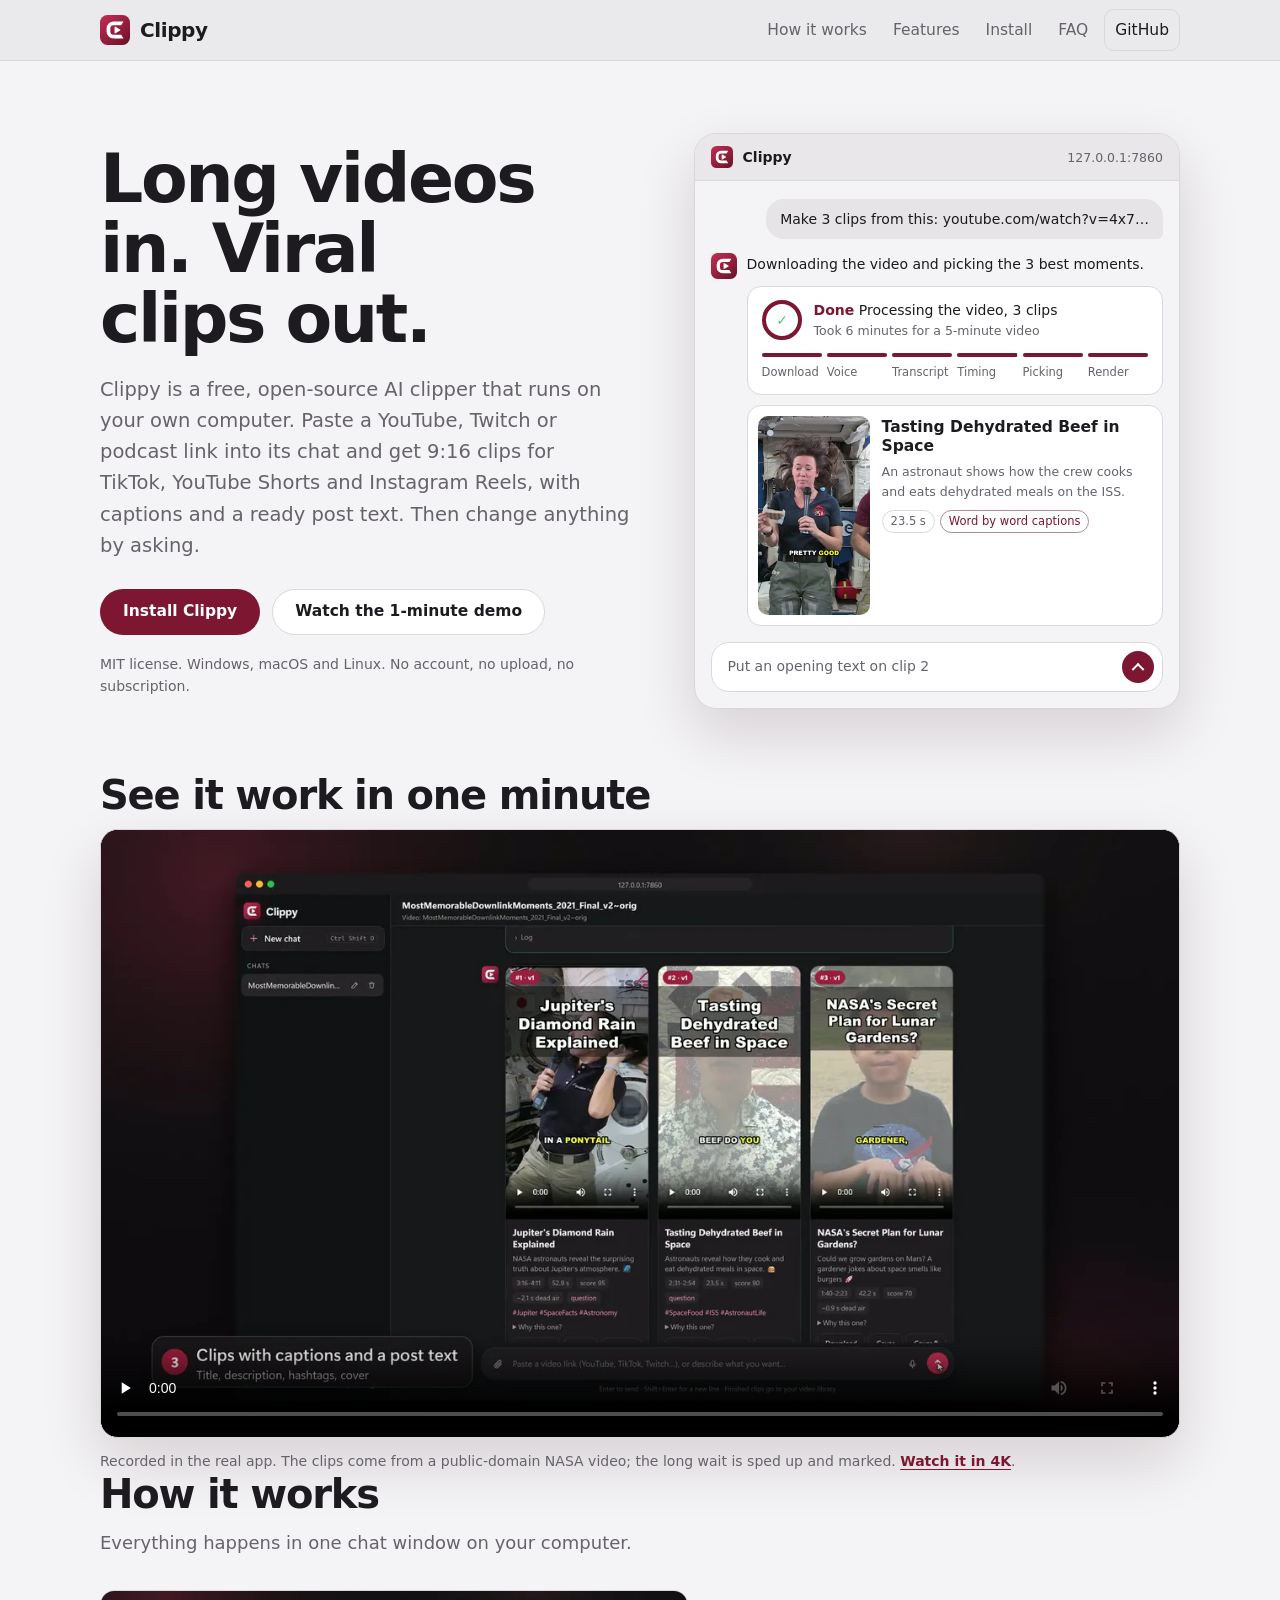
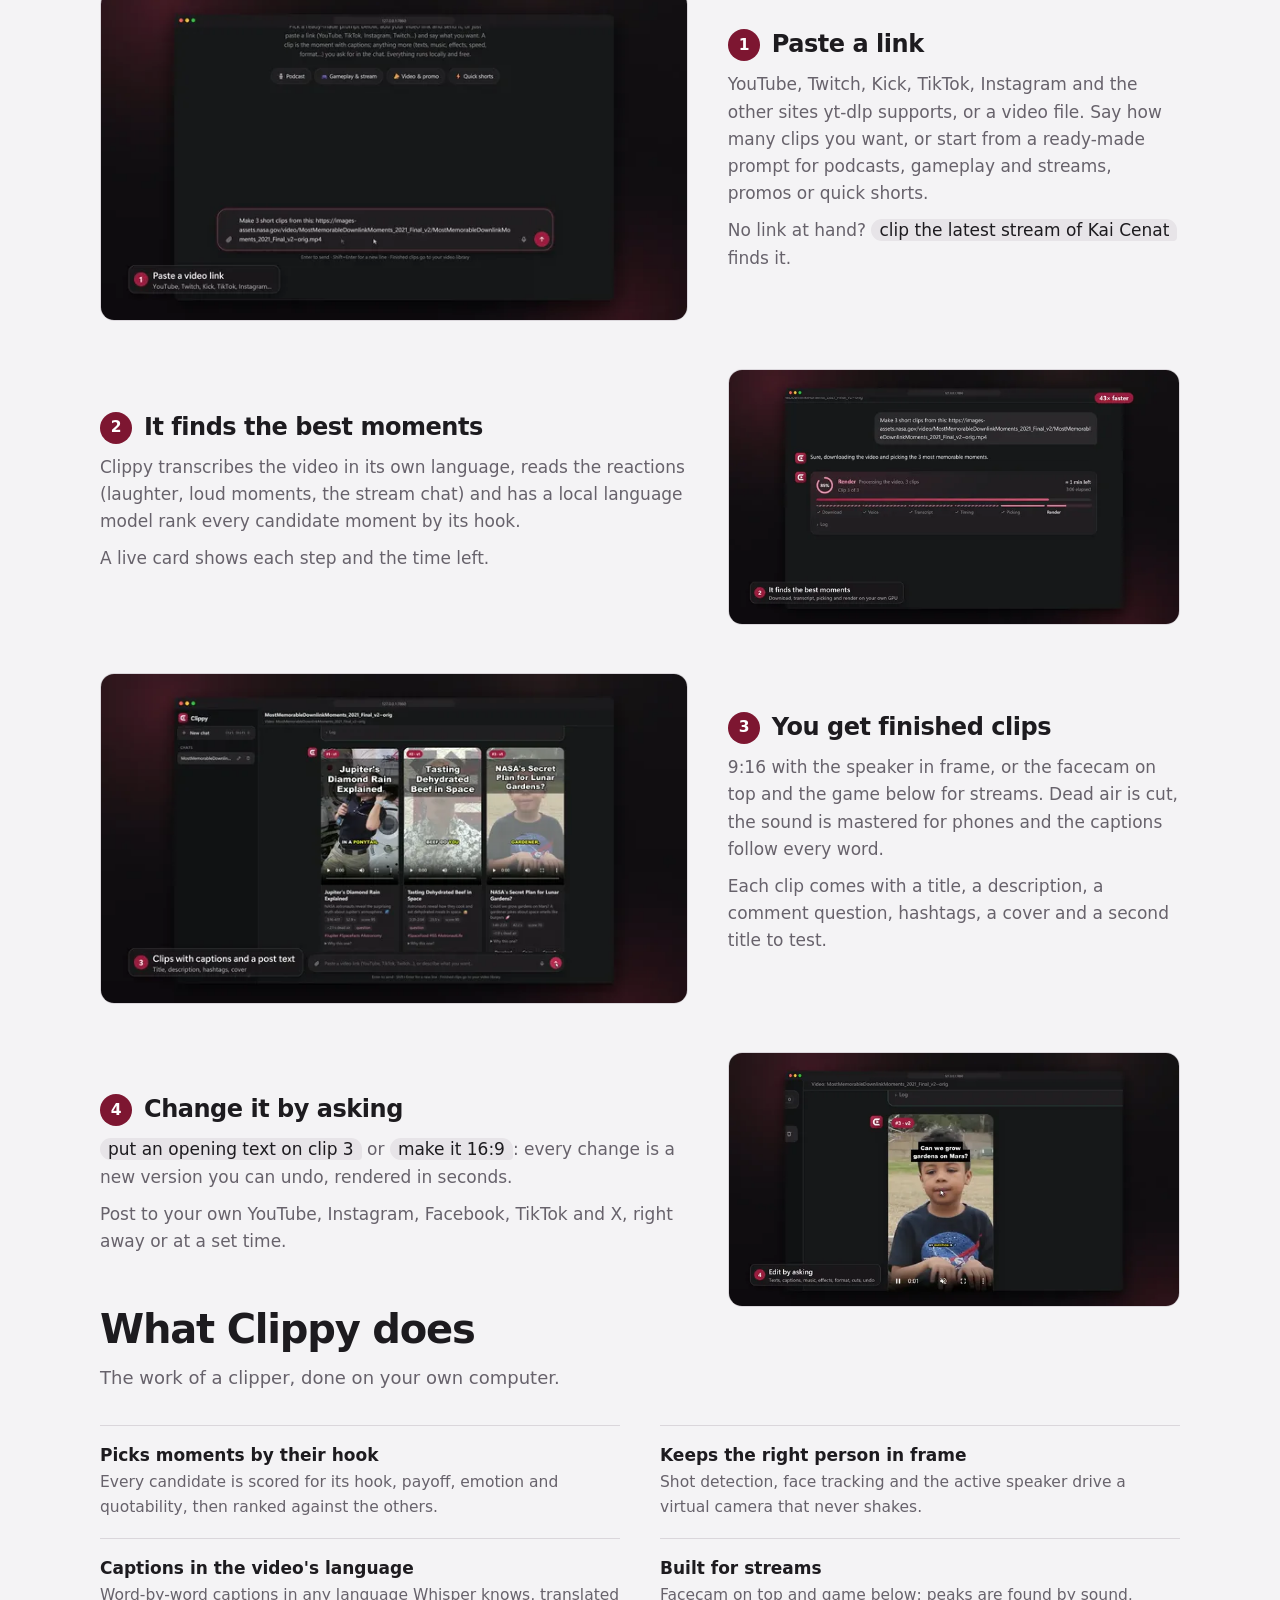
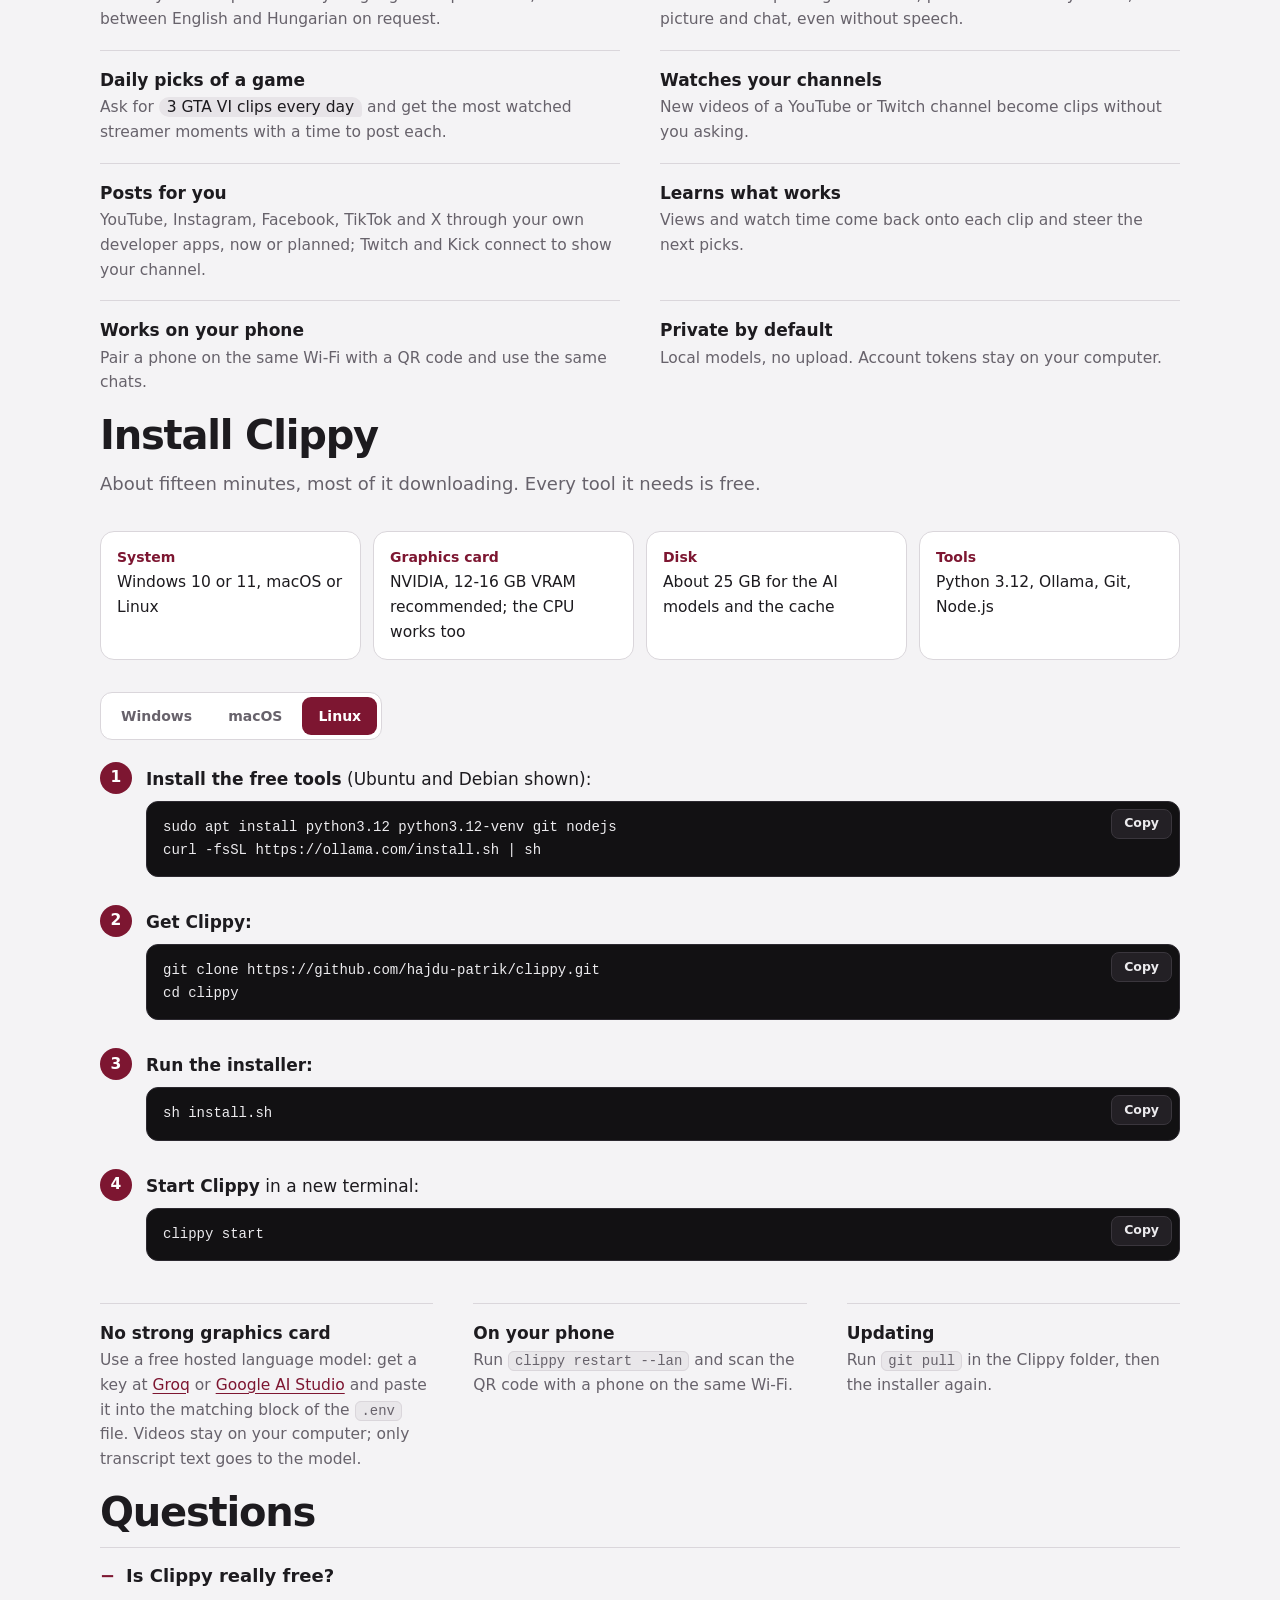
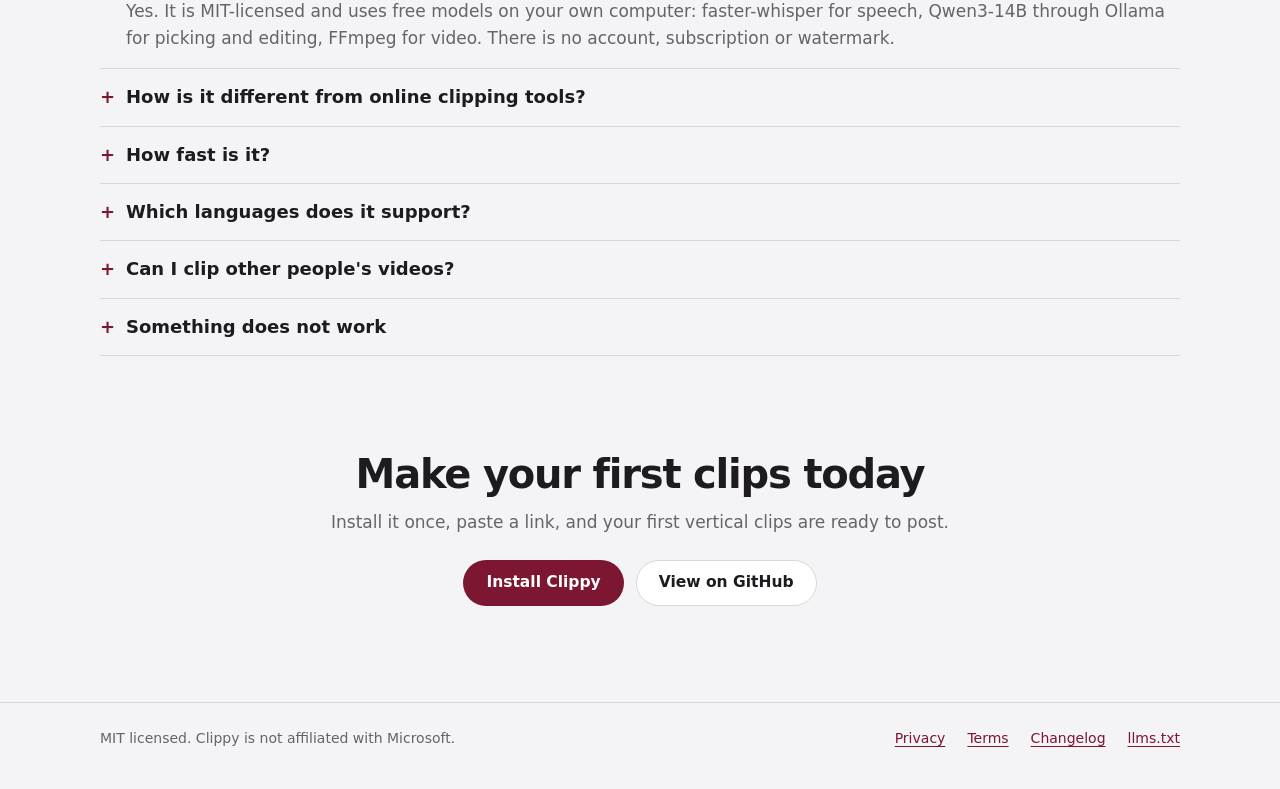
==== commit b057f2be: "The project page and docs name all seven account types: posting to YouTube, Instagram, Facebook, Tik" ====
--- a/docs/index.html
+++ b/docs/index.html
@@ -64,7 +64,7 @@
           "Cuts dead air and filler words on word boundaries and masters the sound for phones",
           "Writes a title, description, comment question, hashtags, covers and an A/B title for every clip",
           "Edits clips from chat requests: opening text, music, logo, effects, formats, cuts, undo",
-          "Posts to your own YouTube, Instagram and TikTok accounts, also at a set time",
+          "Posts to your own YouTube, Instagram, Facebook, TikTok and X accounts, also at a set time",
           "Watches channels and picks the most watched streamer moments of a game every day",
           "Runs locally: no upload, no account, no subscription, no watermark"
         ]
@@ -108,7 +108,7 @@
           {"@type": "Question", "name": "Which languages does Clippy support?",
            "acceptedAnswer": {"@type": "Answer", "text": "Every video is transcribed and captioned in its own language, in any language Whisper knows. The app is in English, and captions can be translated between English and Hungarian."}},
           {"@type": "Question", "name": "Can Clippy post the clips for me?",
-           "acceptedAnswer": {"@type": "Answer", "text": "Yes. After a one-time setup with your own developer apps, Clippy posts a clip with its text to your YouTube, Instagram and TikTok accounts, right away or at a set time."}}
+           "acceptedAnswer": {"@type": "Answer", "text": "Yes. After a one-time setup with your own developer apps, Clippy posts a clip with its text to your YouTube, Instagram, Facebook, X and TikTok accounts, right away or at a set time."}}
         ]
       }
     ]
@@ -207,7 +207,7 @@
         <div><h3 class="num">Change it by asking</h3>
           <p><span class="ask">put an opening text on clip 3</span> or <span class="ask">make it 16:9</span>: every
             change is a new version you can undo, rendered in seconds.</p>
-          <p>Post to your own YouTube, Instagram and TikTok, right away or at a set time.</p></div></li>
+          <p>Post to your own YouTube, Instagram, Facebook, TikTok and X, right away or at a set time.</p></div></li>
     </ol>
   </section>
 
@@ -221,7 +221,7 @@
       <div><dt>Built for streams</dt><dd>Facecam on top and game below; peaks are found by sound, picture and chat, even without speech.</dd></div>
       <div><dt>Daily picks of a game</dt><dd>Ask for <span class="ask">3 GTA VI clips every day</span> and get the most watched streamer moments with a time to post each.</dd></div>
       <div><dt>Watches your channels</dt><dd>New videos of a YouTube or Twitch channel become clips without you asking.</dd></div>
-      <div><dt>Posts for you</dt><dd>YouTube, Instagram and TikTok through your own developer apps, now or planned.</dd></div>
+      <div><dt>Posts for you</dt><dd>YouTube, Instagram, Facebook, TikTok and X through your own developer apps, now or planned; Twitch and Kick connect to show your channel.</dd></div>
       <div><dt>Learns what works</dt><dd>Views and watch time come back onto each clip and steer the next picks.</dd></div>
       <div><dt>Works on your phone</dt><dd>Pair a phone on the same Wi-Fi with a QR code and use the same chats.</dd></div>
       <div><dt>Private by default</dt><dd>Local models, no upload. Account tokens stay on your computer.</dd></div>
